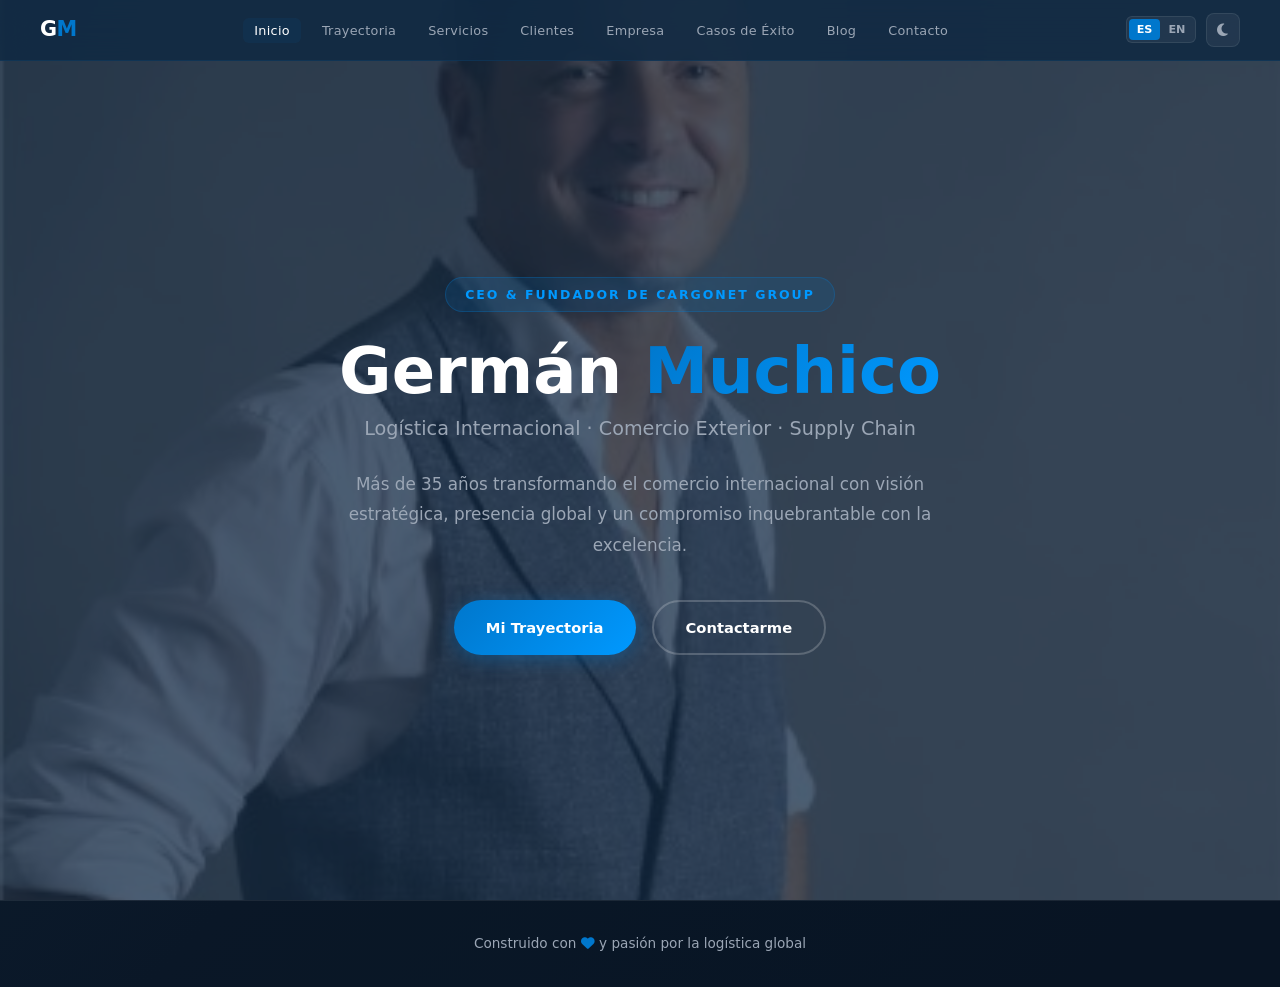
==== index.html @ 9b7bb740 "Multi-page restructure: video hero, new menu, 8 pages" ====
<!DOCTYPE html>
<html lang="es">
<head>
  <meta charset="UTF-8">
  <meta name="viewport" content="width=device-width, initial-scale=1.0">
  <title>Germán Muchico — Logística Internacional & Comercio Exterior</title>
  <link rel="stylesheet" href="css/styles.css">
  <link rel="stylesheet" href="https://cdnjs.cloudflare.com/ajax/libs/font-awesome/6.5.1/css/all.min.css">
</head>
<body>

<div class="loading-bar" id="loadingBar"></div>

<nav class="navbar">
  <div class="nav-container">
    <a href="index.html" class="nav-logo">G<span>M</span></a>
    <ul class="nav-links">
      <li><a href="index.html" id="nav-inicio" class="active">Inicio</a></li>
      <li><a href="trayectoria.html" id="nav-trayectoria">Trayectoria</a></li>
      <li><a href="servicios.html" id="nav-servicios">Servicios</a></li>
      <li><a href="clientes.html" id="nav-clientes">Clientes</a></li>
      <li><a href="empresa.html" id="nav-empresa">Empresa</a></li>
      <li><a href="casos-de-exito.html" id="nav-casos">Casos de Éxito</a></li>
      <li><a href="blog.html" id="nav-blog">Blog</a></li>
      <li><a href="contacto.html" id="nav-contacto">Contacto</a></li>
    </ul>
    <div class="nav-controls">
      <div class="lang-toggle">
        <button class="lang-btn active" data-lang="es">ES</button>
        <button class="lang-btn" data-lang="en">EN</button>
      </div>
      <button class="theme-btn" id="themeBtn" title="Toggle theme">
        <i class="theme-icon fas fa-moon"></i>
      </button>
      <div class="nav-toggle">
        <span></span><span></span><span></span>
      </div>
    </div>
  </div>
</nav>

<section class="hero-video">
  <video autoplay muted loop playsinline poster="imgs/german-muchico-01.jpg">
    <source src="imgs/video-presentacion-german.mp4" type="video/mp4">
  </video>
  <div class="overlay"></div>
  <div class="hero-content">
    <div class="hero-text">
      <div class="hero-badge" id="hero-badge">CEO & Fundador de CargoNet Group</div>
      <h1><span id="hero-title-start">Germán</span> <span class="highlight" id="hero-title-highlight">Muchico</span></h1>
      <p class="subtitle" id="hero-subtitle">Logística Internacional · Comercio Exterior · Supply Chain</p>
      <p class="hero-desc" id="hero-desc">Más de 35 años transformando el comercio internacional con visión estratégica, presencia global y un compromiso inquebrantable con la excelencia.</p>
      <div class="hero-buttons">
        <a href="trayectoria.html" class="btn btn-primary" id="hero-btn-primary">Mi Trayectoria</a>
        <a href="contacto.html" class="btn btn-outline" id="hero-btn-outline">Contactarme</a>
      </div>
    </div>
  </div>
</section>

<footer>
  <p id="footer-i18n">Construido con <i class="fas fa-heart heart"></i> y pasión por la logística global</p>
</footer>

<script src="js/translations.js"></script>
<script src="js/main.js"></script>
</body>
</html>
---- css/styles.css ----
:root {
  --blue: #0077cc;
  --blue-light: #0099ff;
  --blue-dark: #0055aa;
  --navy: #112a43;
  --white: #ffffff;
  --gray-100: #f0f4f8;
  --gray-200: #dde3ea;
  --gray-300: #9ba6b5;
  --gray-400: #6b7a8d;
  --shadow: 0 10px 40px rgba(0,0,0,0.15);
  --shadow-sm: 0 5px 20px rgba(0,0,0,0.1);
  --radius: 16px;
  --radius-sm: 8px;
  --transition: all 0.4s cubic-bezier(0.25, 0.46, 0.45, 0.94);

  --bg-primary: var(--navy);
  --bg-secondary: #0d1f34;
  --bg-card: rgba(255,255,255,0.04);
  --bg-card-hover: rgba(0,119,204,0.08);
  --border-color: rgba(255,255,255,0.08);
  --border-accent: rgba(0,119,204,0.3);
  --text-primary: var(--white);
  --text-secondary: var(--gray-300);
  --text-inverse: var(--navy);
  --accent: var(--blue);
  --accent-light: var(--blue-light);
  --accent-gradient: linear-gradient(135deg, var(--blue) 0%, var(--blue-light) 100%);
  --bg-gradient-1: linear-gradient(135deg, var(--navy) 0%, #0d1f34 50%, #0a1a2e 100%);
  --bg-gradient-2: linear-gradient(135deg, #0d1f34 0%, var(--navy) 100%);
  --section-alt-bg: var(--bg-secondary);
  --navbar-bg: rgba(17, 42, 67, 0.88);
  --navbar-border: rgba(0,119,204,0.12);
  --btn-outline-border: rgba(255,255,255,0.2);
  --footer-bg: rgba(0,0,0,0.25);
}

.light-mode {
  --bg-primary: #f0f4f8;
  --bg-secondary: var(--white);
  --bg-card: rgba(17,42,67,0.03);
  --bg-card-hover: rgba(0,119,204,0.06);
  --border-color: rgba(17,42,67,0.08);
  --border-accent: rgba(0,119,204,0.25);
  --text-primary: var(--navy);
  --text-secondary: var(--gray-400);
  --text-inverse: var(--white);
  --bg-gradient-1: linear-gradient(135deg, #e8edf5 0%, var(--white) 50%, #f5f7fa 100%);
  --bg-gradient-2: linear-gradient(135deg, var(--white) 0%, #e8edf5 100%);
  --section-alt-bg: var(--white);
  --navbar-bg: rgba(255,255,255,0.9);
  --navbar-border: rgba(0,119,204,0.1);
  --btn-outline-border: rgba(17,42,67,0.2);
  --footer-bg: rgba(17,42,67,0.04);
  --shadow: 0 10px 40px rgba(0,0,0,0.08);
  --shadow-sm: 0 5px 20px rgba(0,0,0,0.05);
}

* { margin: 0; padding: 0; box-sizing: border-box; }

html { scroll-behavior: smooth; }

body {
  font-family: 'Segoe UI', system-ui, -apple-system, sans-serif;
  background: var(--bg-gradient-1);
  color: var(--text-primary);
  overflow-x: hidden;
  line-height: 1.6;
  transition: background 0.4s ease, color 0.4s ease;
}

::selection { background: var(--accent); color: var(--white); }

::-webkit-scrollbar { width: 8px; }
::-webkit-scrollbar-track { background: var(--navy); }
.light-mode ::-webkit-scrollbar-track { background: var(--gray-100); }
::-webkit-scrollbar-thumb { background: var(--accent); border-radius: 4px; }

/* ===== NAVBAR ===== */
.navbar {
  position: fixed;
  top: 0;
  width: 100%;
  z-index: 1000;
  padding: 0.8rem 2rem;
  background: var(--navbar-bg);
  backdrop-filter: blur(20px);
  -webkit-backdrop-filter: blur(20px);
  border-bottom: 1px solid var(--navbar-border);
  transition: var(--transition);
}

.navbar.scrolled {
  background: var(--navbar-bg);
  box-shadow: var(--shadow);
}

.nav-container {
  max-width: 1200px;
  margin: 0 auto;
  display: flex;
  justify-content: space-between;
  align-items: center;
  gap: 1rem;
}

.nav-logo {
  font-size: 1.3rem;
  font-weight: 800;
  color: var(--text-primary);
  text-decoration: none;
  letter-spacing: -0.5px;
  flex-shrink: 0;
}

.nav-logo span { color: var(--accent); }

.nav-links {
  display: flex;
  list-style: none;
  gap: 0.6rem;
  align-items: center;
}

.nav-links a {
  color: var(--text-secondary);
  text-decoration: none;
  font-size: 0.8rem;
  font-weight: 500;
  transition: var(--transition);
  position: relative;
  letter-spacing: 0.3px;
  padding: 0.3rem 0.7rem;
  border-radius: 6px;
}

.nav-links a:hover,
.nav-links a.active {
  color: var(--text-primary);
  background: rgba(0,119,204,0.08);
}

.nav-controls {
  display: flex;
  align-items: center;
  gap: 0.6rem;
  flex-shrink: 0;
}

.lang-toggle {
  display: flex;
  background: rgba(255,255,255,0.06);
  border-radius: 6px;
  padding: 2px;
  border: 1px solid var(--border-color);
}

.light-mode .lang-toggle {
  background: rgba(17,42,67,0.04);
}

.lang-btn {
  padding: 0.25rem 0.5rem;
  border: none;
  background: transparent;
  color: var(--text-secondary);
  font-size: 0.7rem;
  font-weight: 600;
  cursor: pointer;
  border-radius: 4px;
  transition: var(--transition);
  font-family: inherit;
}

.lang-btn.active {
  background: var(--accent);
  color: var(--white);
}

.theme-btn {
  width: 34px;
  height: 34px;
  border-radius: 8px;
  border: 1px solid var(--border-color);
  background: rgba(255,255,255,0.06);
  color: var(--text-secondary);
  cursor: pointer;
  display: flex;
  align-items: center;
  justify-content: center;
  transition: var(--transition);
  font-size: 0.9rem;
}

.light-mode .theme-btn {
  background: rgba(17,42,67,0.04);
}

.theme-btn:hover {
  border-color: var(--accent);
  color: var(--accent);
  background: rgba(0,119,204,0.1);
}

.nav-toggle {
  display: none;
  flex-direction: column;
  cursor: pointer;
  gap: 4px;
}

.nav-toggle span {
  width: 24px;
  height: 2px;
  background: var(--text-primary);
  transition: var(--transition);
}

/* ===== PAGE HEADER ===== */
.page-header {
  padding: 8rem 2rem 4rem;
  text-align: center;
  background: var(--bg-gradient-1);
  position: relative;
}

.page-header h1 {
  font-size: 3rem;
  font-weight: 800;
  margin-bottom: 0.5rem;
}

.page-header h1 .highlight {
  background: var(--accent-gradient);
  -webkit-background-clip: text;
  -webkit-text-fill-color: transparent;
  background-clip: text;
}

.page-header p {
  color: var(--text-secondary);
  font-size: 1.1rem;
  max-width: 600px;
  margin: 0 auto;
}

/* ===== HERO VIDEO ===== */
.hero-video {
  min-height: 100vh;
  display: flex;
  align-items: center;
  justify-content: center;
  position: relative;
  overflow: hidden;
  text-align: center;
}

.hero-video video {
  position: absolute;
  top: 50%;
  left: 50%;
  min-width: 100%;
  min-height: 100%;
  width: auto;
  height: auto;
  transform: translate(-50%, -50%);
  object-fit: cover;
}

.hero-video .overlay {
  position: absolute;
  top: 0;
  left: 0;
  width: 100%;
  height: 100%;
  background: rgba(17, 42, 67, 0.75);
  z-index: 1;
}

.light-mode .hero-video .overlay {
  background: rgba(240, 244, 248, 0.78);
}

.hero-video .hero-content {
  position: relative;
  z-index: 2;
  max-width: 800px;
  width: 100%;
  padding: 6rem 2rem 4rem;
}

.hero-video .hero-text {
  animation: fadeInUp 1s ease;
}

.hero-video .hero-badge {
  display: inline-block;
  padding: 0.4rem 1.2rem;
  background: rgba(0,119,204,0.15);
  border: 1px solid rgba(0,119,204,0.3);
  border-radius: 50px;
  font-size: 0.78rem;
  color: var(--accent-light);
  margin-bottom: 1.5rem;
  letter-spacing: 2px;
  text-transform: uppercase;
  font-weight: 600;
}

.hero-video h1 {
  font-size: 4rem;
  font-weight: 800;
  line-height: 1.1;
  margin-bottom: 0.5rem;
  color: var(--text-primary);
}

.hero-video h1 .highlight {
  background: var(--accent-gradient);
  -webkit-background-clip: text;
  -webkit-text-fill-color: transparent;
  background-clip: text;
}

.hero-video .subtitle {
  font-size: 1.2rem;
  color: var(--text-secondary);
  margin-bottom: 1.5rem;
  font-weight: 300;
}

.hero-video .hero-desc {
  font-size: 1.05rem;
  color: var(--text-secondary);
  margin: 0 auto 2.5rem;
  max-width: 600px;
  line-height: 1.8;
}

.hero-video .hero-buttons {
  display: flex;
  gap: 1rem;
  flex-wrap: wrap;
  justify-content: center;
}

.btn {
  padding: 0.85rem 2rem;
  border-radius: 50px;
  font-size: 0.92rem;
  font-weight: 600;
  text-decoration: none;
  transition: var(--transition);
  display: inline-flex;
  align-items: center;
  gap: 0.5rem;
  cursor: pointer;
  border: none;
  font-family: inherit;
}

.btn-primary {
  background: var(--accent-gradient);
  color: var(--white);
  box-shadow: 0 4px 20px rgba(0,119,204,0.4);
}

.btn-primary:hover {
  transform: translateY(-3px);
  box-shadow: 0 8px 30px rgba(0,119,204,0.5);
}

.btn-outline {
  background: transparent;
  color: var(--text-primary);
  border: 2px solid var(--btn-outline-border);
}

.btn-outline:hover {
  border-color: var(--accent);
  background: rgba(0,119,204,0.1);
  transform: translateY(-3px);
}

/* ===== SECTIONS ===== */
.section {
  padding: 6rem 2rem;
  position: relative;
  transition: background 0.4s ease;
}

.section-container {
  max-width: 1100px;
  margin: 0 auto;
}

.section-tag {
  display: inline-block;
  padding: 0.4rem 1.2rem;
  background: rgba(0,119,204,0.1);
  border: 1px solid rgba(0,119,204,0.2);
  border-radius: 50px;
  font-size: 0.75rem;
  color: var(--accent);
  margin-bottom: 1rem;
  letter-spacing: 2px;
  text-transform: uppercase;
  font-weight: 600;
}

.section-title {
  font-size: 2.5rem;
  font-weight: 700;
  margin-bottom: 1rem;
  line-height: 1.2;
  color: var(--text-primary);
}

.section-title .highlight {
  background: var(--accent-gradient);
  -webkit-background-clip: text;
  -webkit-text-fill-color: transparent;
  background-clip: text;
}

.section-subtitle {
  font-size: 1.05rem;
  color: var(--text-secondary);
  margin-bottom: 3rem;
  max-width: 700px;
}

/* ===== EMPRESA / ABOUT ===== */
#empresa {
  background: var(--bg-gradient-2);
}

.about-story {
  max-width: 800px;
  margin: 0 auto;
}

.about-story p {
  color: var(--text-secondary);
  margin-bottom: 1.5rem;
  font-size: 1.05rem;
  line-height: 1.9;
}

.about-story p:last-child { margin-bottom: 0; }

/* ===== EMPRESA STATS ===== */
.about-stats {
  background: var(--bg-gradient-1);
}

.stats-grid {
  display: grid;
  grid-template-columns: repeat(4, 1fr);
  gap: 1.5rem;
}

.stat-card {
  background: var(--bg-card);
  border: 1px solid var(--border-color);
  border-radius: var(--radius);
  padding: 2.5rem 1.5rem;
  text-align: center;
  transition: var(--transition);
  position: relative;
  overflow: hidden;
}

.stat-card::before {
  content: '';
  position: absolute;
  top: 0;
  left: 0;
  width: 100%;
  height: 3px;
  background: var(--accent-gradient);
  opacity: 0;
  transition: var(--transition);
}

.stat-card:hover::before { opacity: 1; }

.stat-card:hover {
  border-color: var(--border-accent);
  transform: translateY(-6px);
  box-shadow: var(--shadow);
}

.stat-number {
  font-size: 2.8rem;
  font-weight: 800;
  background: var(--accent-gradient);
  -webkit-background-clip: text;
  -webkit-text-fill-color: transparent;
  background-clip: text;
  line-height: 1.1;
  margin-bottom: 0.5rem;
}

.stat-label {
  font-size: 0.85rem;
  color: var(--text-primary);
  font-weight: 600;
  letter-spacing: 0.5px;
  text-transform: uppercase;
  margin-bottom: 0.75rem;
}

.stat-desc {
  font-size: 0.85rem;
  color: var(--text-secondary);
  line-height: 1.5;
}

/* ===== TIMELINE ===== */
#trayectoria {
  background: var(--bg-gradient-1);
}

.timeline {
  position: relative;
  padding-left: 3rem;
}

.timeline::before {
  content: '';
  position: absolute;
  left: 0;
  top: 0;
  width: 2px;
  height: 100%;
  background: linear-gradient(to bottom, var(--accent), transparent);
}

.timeline-item {
  position: relative;
  margin-bottom: 3rem;
  padding-left: 2rem;
  opacity: 0;
  transform: translateX(-30px);
  transition: all 0.8s ease;
}

.timeline-item.visible {
  opacity: 1;
  transform: translateX(0);
}

.timeline-item::before {
  content: '';
  position: absolute;
  left: -2.65rem;
  top: 0.3rem;
  width: 14px;
  height: 14px;
  border-radius: 50%;
  background: var(--accent);
  border: 3px solid var(--bg-primary);
  box-shadow: 0 0 20px rgba(0,119,204,0.4);
}

.timeline-item .year {
  font-size: 0.85rem;
  color: var(--accent);
  font-weight: 700;
  margin-bottom: 0.5rem;
  letter-spacing: 1px;
}

.timeline-item h3 {
  font-size: 1.2rem;
  margin-bottom: 0.5rem;
  color: var(--text-primary);
}

.timeline-item p {
  color: var(--text-secondary);
  font-size: 0.95rem;
  line-height: 1.7;
}

/* ===== BLOG ===== */
#blog-page {
  background: var(--bg-gradient-2);
}

.blog-grid {
  display: grid;
  grid-template-columns: repeat(auto-fit, minmax(320px, 1fr));
  gap: 2rem;
}

.blog-card {
  background: var(--bg-card);
  border: 1px solid var(--border-color);
  border-radius: var(--radius);
  overflow: hidden;
  transition: var(--transition);
  cursor: pointer;
}

.blog-card:hover {
  transform: translateY(-8px);
  border-color: var(--border-accent);
  box-shadow: var(--shadow);
}

.blog-card-img {
  height: 200px;
  display: flex;
  align-items: center;
  justify-content: center;
  color: rgba(255,255,255,0.7);
}

.blog-card-img i { filter: drop-shadow(0 2px 8px rgba(0,0,0,0.2)); }

.blog-card-img.gradient-1 { background: linear-gradient(135deg, #0077cc 0%, #0099ff 100%); }
.blog-card-img.gradient-2 { background: linear-gradient(135deg, #0055aa 0%, #0077cc 100%); }
.blog-card-img.gradient-3 { background: linear-gradient(135deg, #0099ff 0%, #66c2ff 100%); }
.blog-card-img.gradient-4 { background: linear-gradient(135deg, #003d7a 0%, #0077cc 100%); }
.blog-card-img.gradient-5 { background: linear-gradient(135deg, #0077cc 0%, #00aaff 100%); }
.blog-card-img.gradient-6 { background: linear-gradient(135deg, #112a43 0%, #0077cc 100%); }

.blog-card-content {
  padding: 1.5rem;
}

.blog-card-content .date {
  font-size: 0.8rem;
  color: var(--accent);
  margin-bottom: 0.5rem;
}

.blog-card-content h3 {
  font-size: 1.1rem;
  margin-bottom: 0.8rem;
  line-height: 1.4;
  color: var(--text-primary);
}

.blog-card-content p {
  color: var(--text-secondary);
  font-size: 0.9rem;
  line-height: 1.6;
}

.blog-card-content .read-more {
  display: inline-block;
  margin-top: 1rem;
  color: var(--accent);
  text-decoration: none;
  font-weight: 600;
  font-size: 0.9rem;
  transition: var(--transition);
}

.blog-card-content .read-more:hover { letter-spacing: 1px; }

/* ===== SOCIAL ===== */
#contacto-page {
  background: var(--bg-gradient-1);
}

.contacto-layout {
  display: grid;
  grid-template-columns: 1fr 1fr;
  gap: 4rem;
  align-items: start;
}

.contacto-info p {
  color: var(--text-secondary);
  font-size: 1.05rem;
  line-height: 1.8;
  margin-bottom: 2rem;
}

.contacto-btn {
  display: inline-flex;
  align-items: center;
  gap: 0.5rem;
  padding: 1rem 2.5rem;
  background: var(--accent-gradient);
  color: var(--white);
  text-decoration: none;
  border-radius: 50px;
  font-weight: 600;
  transition: var(--transition);
  box-shadow: 0 4px 20px rgba(0,119,204,0.4);
}

.contacto-btn:hover {
  transform: translateY(-3px);
  box-shadow: 0 8px 30px rgba(0,119,204,0.5);
}

.social-grid {
  display: grid;
  grid-template-columns: repeat(3, 1fr);
  gap: 1rem;
}

.social-card {
  display: flex;
  flex-direction: column;
  align-items: center;
  justify-content: center;
  gap: 0.6rem;
  padding: 1.5rem 0.8rem;
  background: var(--bg-card);
  border: 1px solid var(--border-color);
  border-radius: var(--radius);
  text-decoration: none;
  color: var(--text-primary);
  transition: var(--transition);
}

.social-card:hover {
  transform: translateY(-6px);
  border-color: var(--border-accent);
  box-shadow: var(--shadow);
}

.social-card .icon {
  font-size: 1.6rem;
  transition: var(--transition);
}

.social-card .name {
  font-size: 0.78rem;
  color: var(--text-secondary);
  font-weight: 500;
}

.social-card:hover .icon { transform: scale(1.2); }
.social-card:hover.linkedin .icon { color: #0a66c2; }
.social-card:hover.youtube .icon { color: #ff0000; }
.social-card:hover.instagram .icon { color: #e4405f; }
.social-card:hover.facebook .icon { color: #1877f2; }
.social-card:hover.twitter .icon { color: #1da1f2; }
.social-card:hover.reddit .icon { color: #ff4500; }

/* ===== FOOTER ===== */
footer {
  background: var(--footer-bg);
  padding: 2rem;
  text-align: center;
  border-top: 1px solid var(--border-color);
}

footer p {
  color: var(--text-secondary);
  font-size: 0.85rem;
}

footer .heart { color: var(--accent); }

/* ===== ANIMATIONS ===== */
@keyframes fadeInUp {
  from { opacity: 0; transform: translateY(40px); }
  to { opacity: 1; transform: translateY(0); }
}

/* ===== SCROLL REVEAL ===== */
.reveal {
  opacity: 0;
  transform: translateY(40px);
  transition: all 0.8s ease;
}

.reveal.visible {
  opacity: 1;
  transform: translateY(0);
}

.reveal-delay-1 { transition-delay: 0.1s; }
.reveal-delay-2 { transition-delay: 0.2s; }
.reveal-delay-3 { transition-delay: 0.3s; }
.reveal-delay-4 { transition-delay: 0.4s; }

/* ===== RESPONSIVE ===== */
@media (max-width: 968px) {
  .hero-video h1 { font-size: 2.8rem; }
  .hero-video .hero-desc { margin: 0 auto 2rem; }
  .hero-video .hero-buttons { justify-content: center; }
  .stats-grid { grid-template-columns: repeat(2, 1fr); }
  .about-story { max-width: 100%; }
  .contacto-layout { grid-template-columns: 1fr; gap: 3rem; }
  .page-header h1 { font-size: 2.5rem; }

  .nav-links {
    position: fixed;
    top: 0;
    right: -100%;
    width: 75%;
    height: 100vh;
    background: var(--navbar-bg);
    backdrop-filter: blur(20px);
    flex-direction: column;
    justify-content: center;
    align-items: center;
    transition: var(--transition);
    gap: 1.2rem;
    border-left: 1px solid var(--navbar-border);
  }

  .light-mode .nav-links {
    background: rgba(255,255,255,0.97);
  }

  .nav-links a {
    font-size: 1rem;
    padding: 0.5rem 1.5rem;
  }

  .nav-links.active { right: 0; }
  .nav-toggle { display: flex; z-index: 1001; }

  .nav-toggle.active span:nth-child(1) { transform: rotate(45deg) translate(5px, 5px); }
  .nav-toggle.active span:nth-child(2) { opacity: 0; }
  .nav-toggle.active span:nth-child(3) { transform: rotate(-45deg) translate(5px, -5px); }
}

@media (max-width: 576px) {
  .hero-video h1 { font-size: 2.2rem; }
  .page-header h1 { font-size: 2rem; }
  .section-title { font-size: 1.8rem; }
  .stats-grid { grid-template-columns: 1fr; }
  .social-grid { grid-template-columns: repeat(2, 1fr); }
  .blog-grid { grid-template-columns: 1fr; }
  .section { padding: 4rem 1.5rem; }
  .nav-controls { gap: 0.4rem; }
}

/* ===== LOADING BAR ===== */
.loading-bar {
  position: fixed;
  top: 0;
  left: 0;
  width: 0;
  height: 3px;
  background: var(--accent-gradient);
  z-index: 9999;
  transition: width 0.3s ease;
}
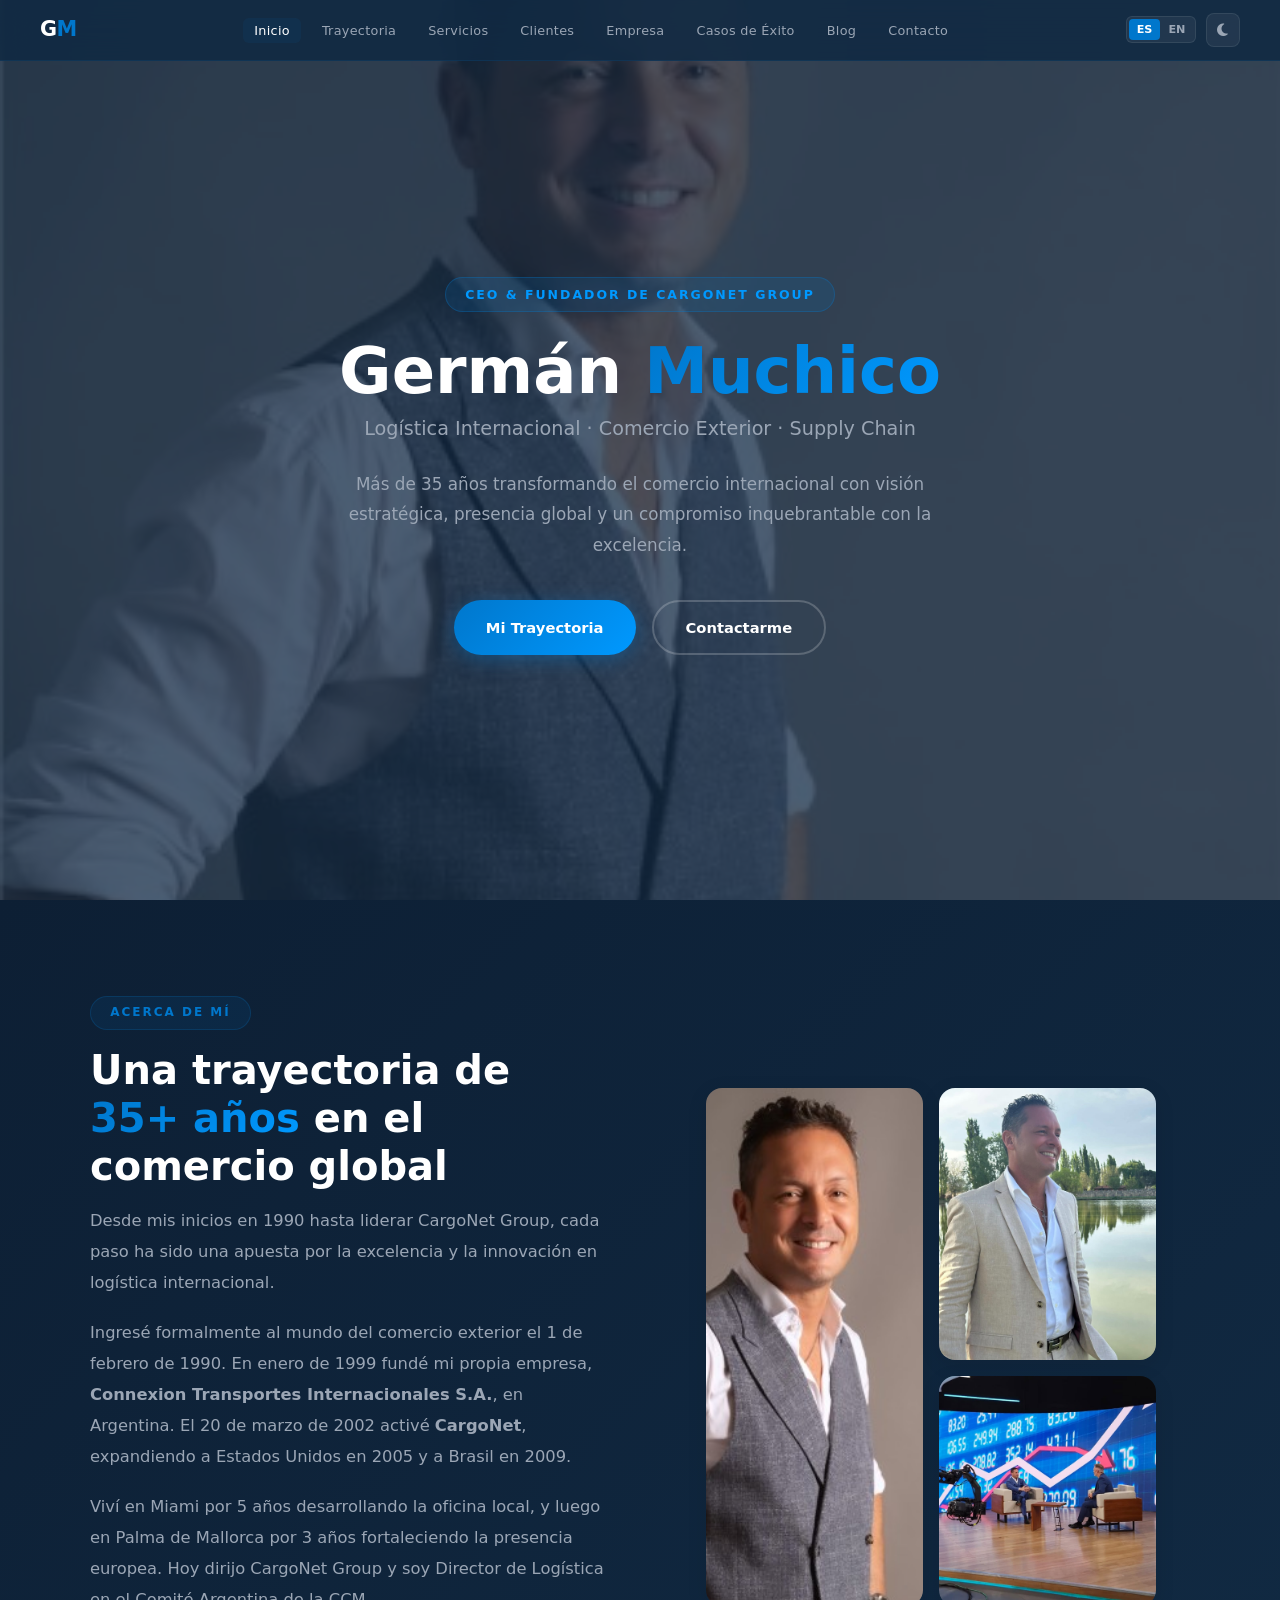
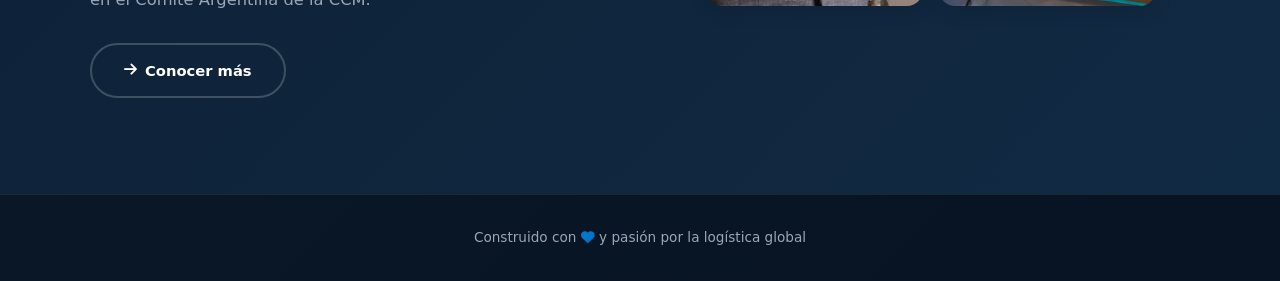
==== commit ff0b60dc: "Add home about section with photos, blog post pages with full articles" ====
--- a/index.html
+++ b/index.html
@@ -58,6 +58,30 @@
   </div>
 </section>
 
+<section class="section" id="home-about">
+  <div class="section-container">
+    <div class="home-about-layout">
+      <div class="home-about-text reveal">
+        <div class="section-tag" id="home-about-tag">Acerca de Mí</div>
+        <h2 class="section-title"><span id="home-about-title">Una trayectoria de </span><span class="highlight" id="home-about-title-highlight">35+ años</span><span id="home-about-title-end"> en el comercio global</span></h2>
+        <p class="section-subtitle" id="home-about-subtitle">Desde mis inicios en 1990 hasta liderar CargoNet Group, cada paso ha sido una apuesta por la excelencia y la innovación en logística internacional.</p>
+        <p id="home-about-p1">Ingresé formalmente al mundo del comercio exterior el 1 de febrero de 1990. En enero de 1999 fundé mi propia empresa, <strong>Connexion Transportes Internacionales S.A.</strong>, en Argentina. El 20 de marzo de 2002 activé <strong>CargoNet</strong>, expandiendo a Estados Unidos en 2005 y a Brasil en 2009.</p>
+        <p id="home-about-p2">Viví en Miami por 5 años desarrollando la oficina local, y luego en Palma de Mallorca por 3 años fortaleciendo la presencia europea. Hoy dirijo CargoNet Group y soy Director de Logística en el Comité Argentina de la CCM.</p>
+        <a href="empresa.html" class="btn btn-outline" style="margin-top:0.5rem">
+          <i class="fas fa-arrow-right"></i> <span id="home-about-btn">Conocer más</span>
+        </a>
+      </div>
+      <div class="home-about-images reveal reveal-delay-2">
+        <div class="img-grid">
+          <img src="imgs/german-muchico-01.jpg" alt="Germán Muchico" class="img-main">
+          <img src="imgs/german-03.jpg" alt="Germán Muchico" class="img-secondary img-top">
+          <img src="imgs/german-04.jpg" alt="Germán Muchico" class="img-secondary img-bottom">
+        </div>
+      </div>
+    </div>
+  </div>
+</section>
+
 <footer>
   <p id="footer-i18n">Construido con <i class="fas fa-heart heart"></i> y pasión por la logística global</p>
 </footer>
--- a/css/styles.css
+++ b/css/styles.css
@@ -838,6 +838,191 @@
   .nav-controls { gap: 0.4rem; }
 }
 
+/* ===== HOME ABOUT ===== */
+#home-about {
+  background: var(--bg-gradient-2);
+}
+
+.home-about-layout {
+  display: grid;
+  grid-template-columns: 1fr 1fr;
+  gap: 4rem;
+  align-items: center;
+}
+
+.home-about-text p {
+  color: var(--text-secondary);
+  font-size: 1.02rem;
+  line-height: 1.9;
+  margin-bottom: 1.2rem;
+}
+
+.home-about-images {
+  display: flex;
+  justify-content: center;
+}
+
+.img-grid {
+  display: grid;
+  grid-template-columns: 1fr 1fr;
+  grid-template-rows: auto auto;
+  gap: 1rem;
+  max-width: 450px;
+}
+
+.img-grid img {
+  border-radius: var(--radius);
+  object-fit: cover;
+  width: 100%;
+  height: 100%;
+  transition: var(--transition);
+  box-shadow: var(--shadow-sm);
+}
+
+.img-grid img:hover {
+  transform: scale(1.02);
+  box-shadow: var(--shadow);
+}
+
+.img-main {
+  grid-row: 1 / 3;
+  height: 100%;
+  min-height: 320px;
+}
+
+.img-secondary {
+  height: 150px;
+}
+
+@media (max-width: 968px) {
+  .home-about-layout { grid-template-columns: 1fr; gap: 2.5rem; }
+  .img-grid { max-width: 350px; margin: 0 auto; }
+  .img-main { min-height: 250px; }
+}
+
+/* ===== BLOG POST ===== */
+.blog-post {
+  padding: 8rem 2rem 4rem;
+  background: var(--bg-gradient-1);
+}
+
+.blog-post-container {
+  max-width: 750px;
+  margin: 0 auto;
+}
+
+.blog-post .back-link {
+  display: inline-flex;
+  align-items: center;
+  gap: 0.5rem;
+  color: var(--accent);
+  text-decoration: none;
+  font-weight: 600;
+  font-size: 0.9rem;
+  margin-bottom: 2rem;
+  transition: var(--transition);
+}
+
+.blog-post .back-link:hover { gap: 0.8rem; }
+
+.blog-post .post-date {
+  font-size: 0.85rem;
+  color: var(--accent);
+  font-weight: 600;
+  margin-bottom: 1rem;
+  letter-spacing: 1px;
+}
+
+.blog-post h1 {
+  font-size: 2.2rem;
+  font-weight: 800;
+  line-height: 1.3;
+  margin-bottom: 1.5rem;
+  color: var(--text-primary);
+}
+
+.blog-post h1 .highlight {
+  background: var(--accent-gradient);
+  -webkit-background-clip: text;
+  -webkit-text-fill-color: transparent;
+  background-clip: text;
+}
+
+.blog-post .post-divider {
+  width: 60px;
+  height: 3px;
+  background: var(--accent-gradient);
+  border-radius: 2px;
+  margin-bottom: 2rem;
+}
+
+.blog-post .post-content {
+  color: var(--text-secondary);
+  font-size: 1.05rem;
+  line-height: 1.9;
+}
+
+.blog-post .post-content p {
+  margin-bottom: 1.5rem;
+}
+
+.blog-post .post-content h2 {
+  font-size: 1.4rem;
+  color: var(--text-primary);
+  margin: 2.5rem 0 1rem;
+  font-weight: 700;
+}
+
+.blog-post .post-content .highlight-box {
+  background: var(--bg-card);
+  border-left: 3px solid var(--accent);
+  border-radius: 0 var(--radius-sm) var(--radius-sm) 0;
+  padding: 1.5rem 2rem;
+  margin: 1.5rem 0;
+  font-style: italic;
+}
+
+.blog-post .post-footer {
+  margin-top: 3rem;
+  padding-top: 2rem;
+  border-top: 1px solid var(--border-color);
+  display: flex;
+  justify-content: space-between;
+  align-items: center;
+  flex-wrap: wrap;
+  gap: 1rem;
+}
+
+.blog-post .post-footer .share-label {
+  font-size: 0.85rem;
+  color: var(--text-secondary);
+  font-weight: 600;
+}
+
+.blog-post .post-footer .share-links {
+  display: flex;
+  gap: 0.8rem;
+}
+
+.blog-post .post-footer .share-links a {
+  width: 36px;
+  height: 36px;
+  border-radius: 50%;
+  display: flex;
+  align-items: center;
+  justify-content: center;
+  color: var(--text-secondary);
+  border: 1px solid var(--border-color);
+  text-decoration: none;
+  transition: var(--transition);
+}
+
+.blog-post .post-footer .share-links a:hover {
+  border-color: var(--accent);
+  color: var(--accent);
+  background: rgba(0,119,204,0.08);
+}
+
 /* ===== LOADING BAR ===== */
 .loading-bar {
   position: fixed;
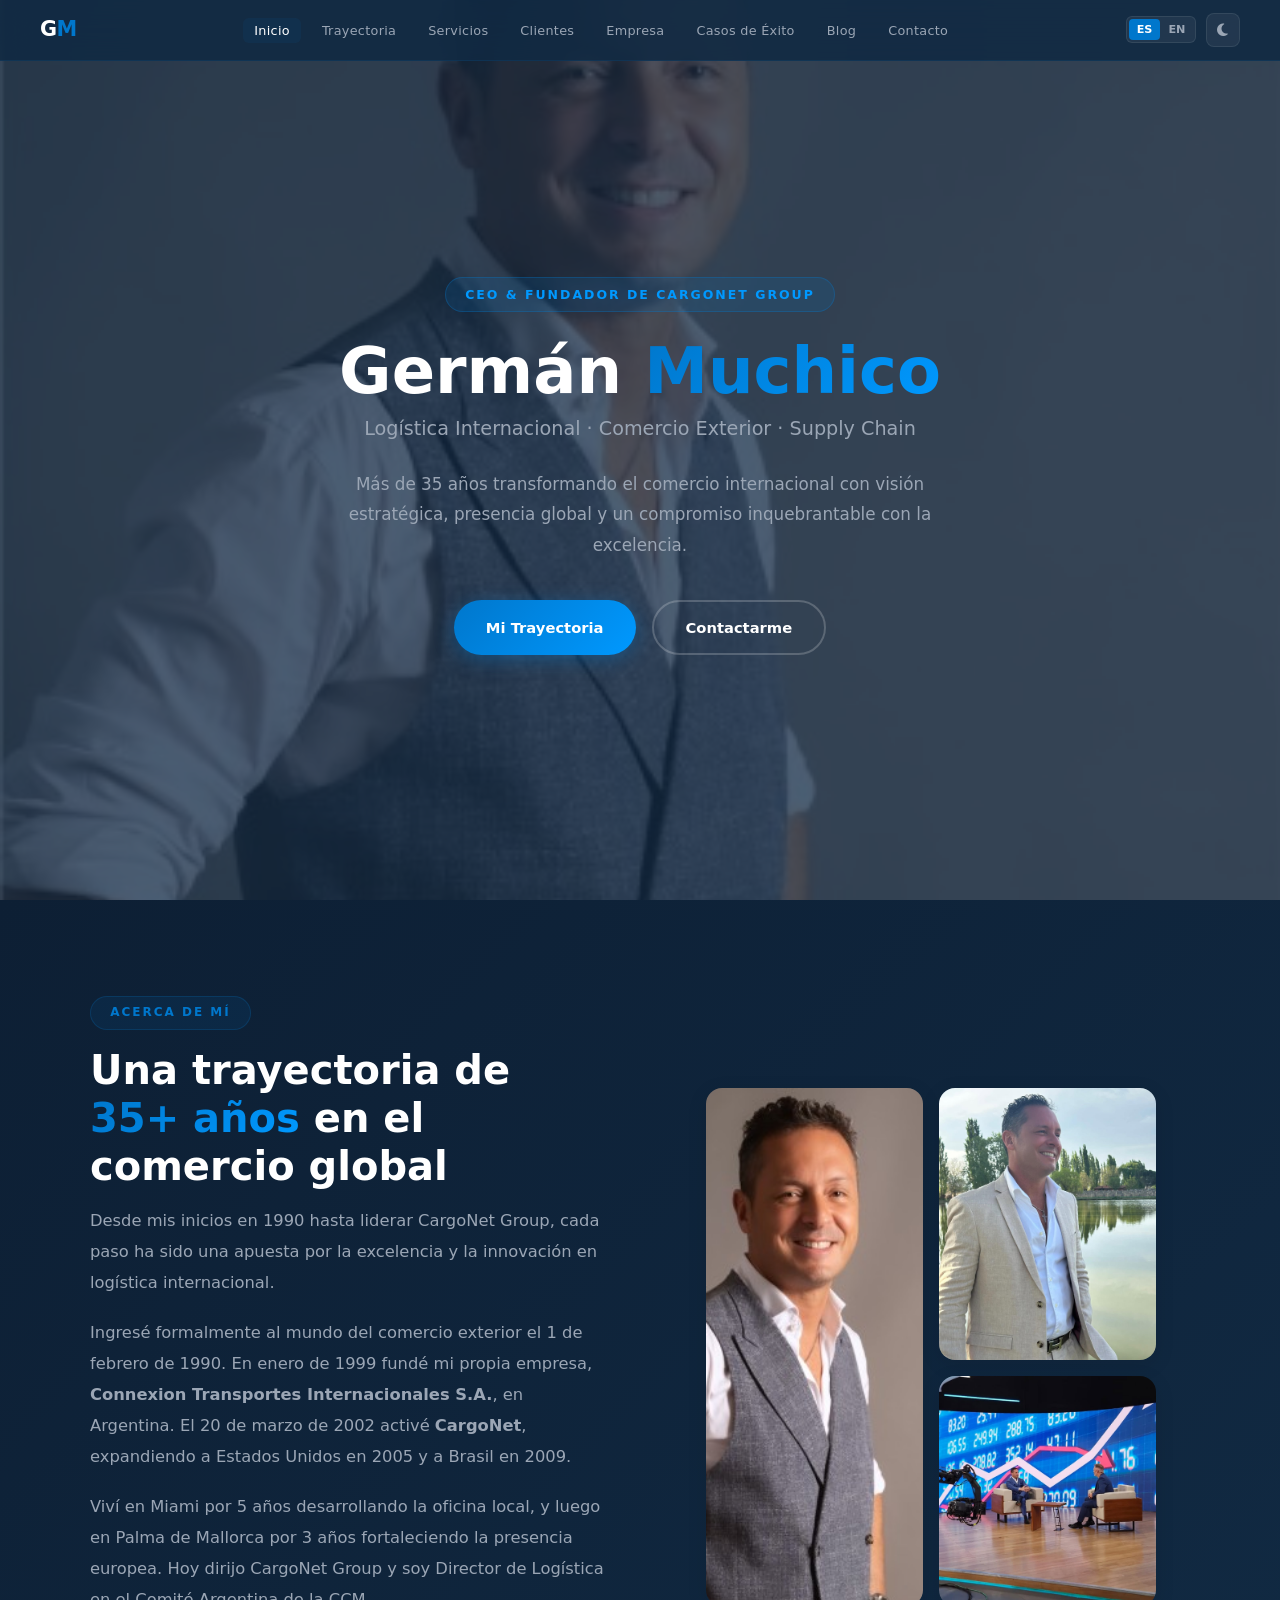
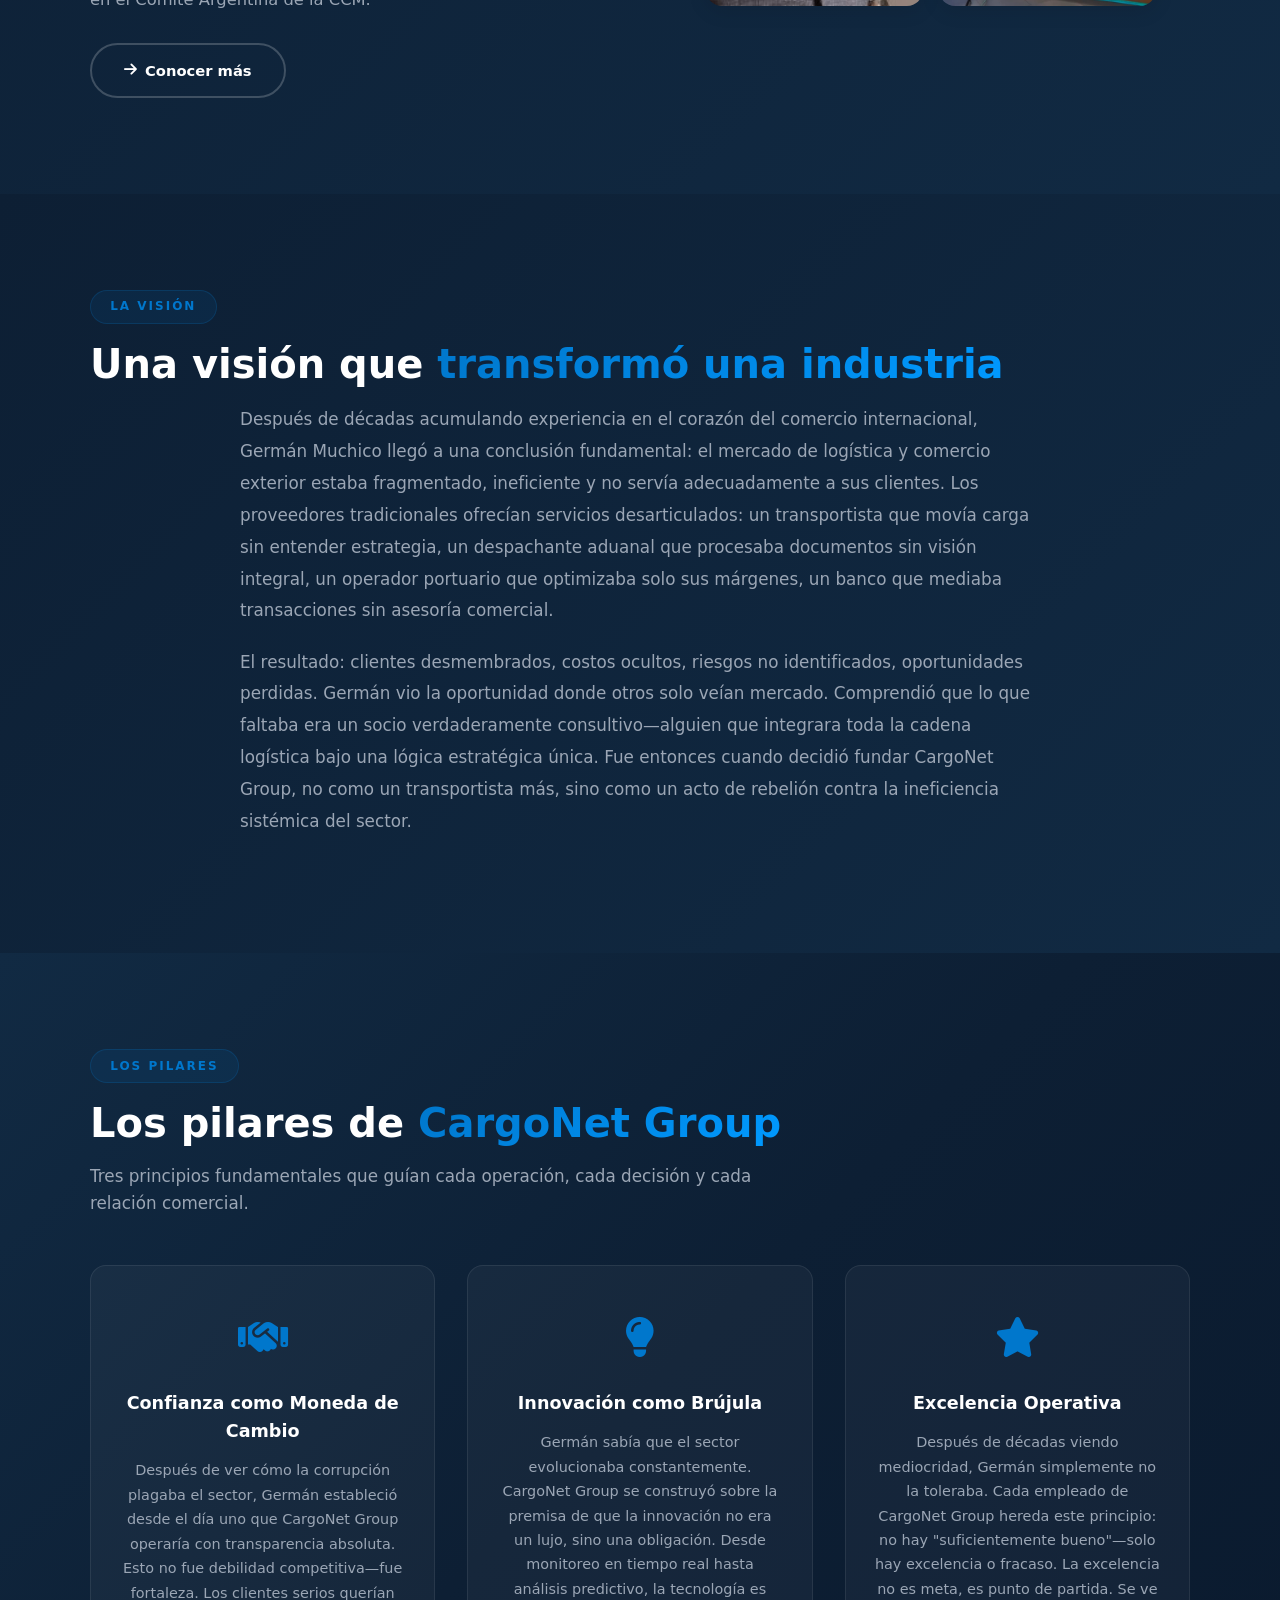
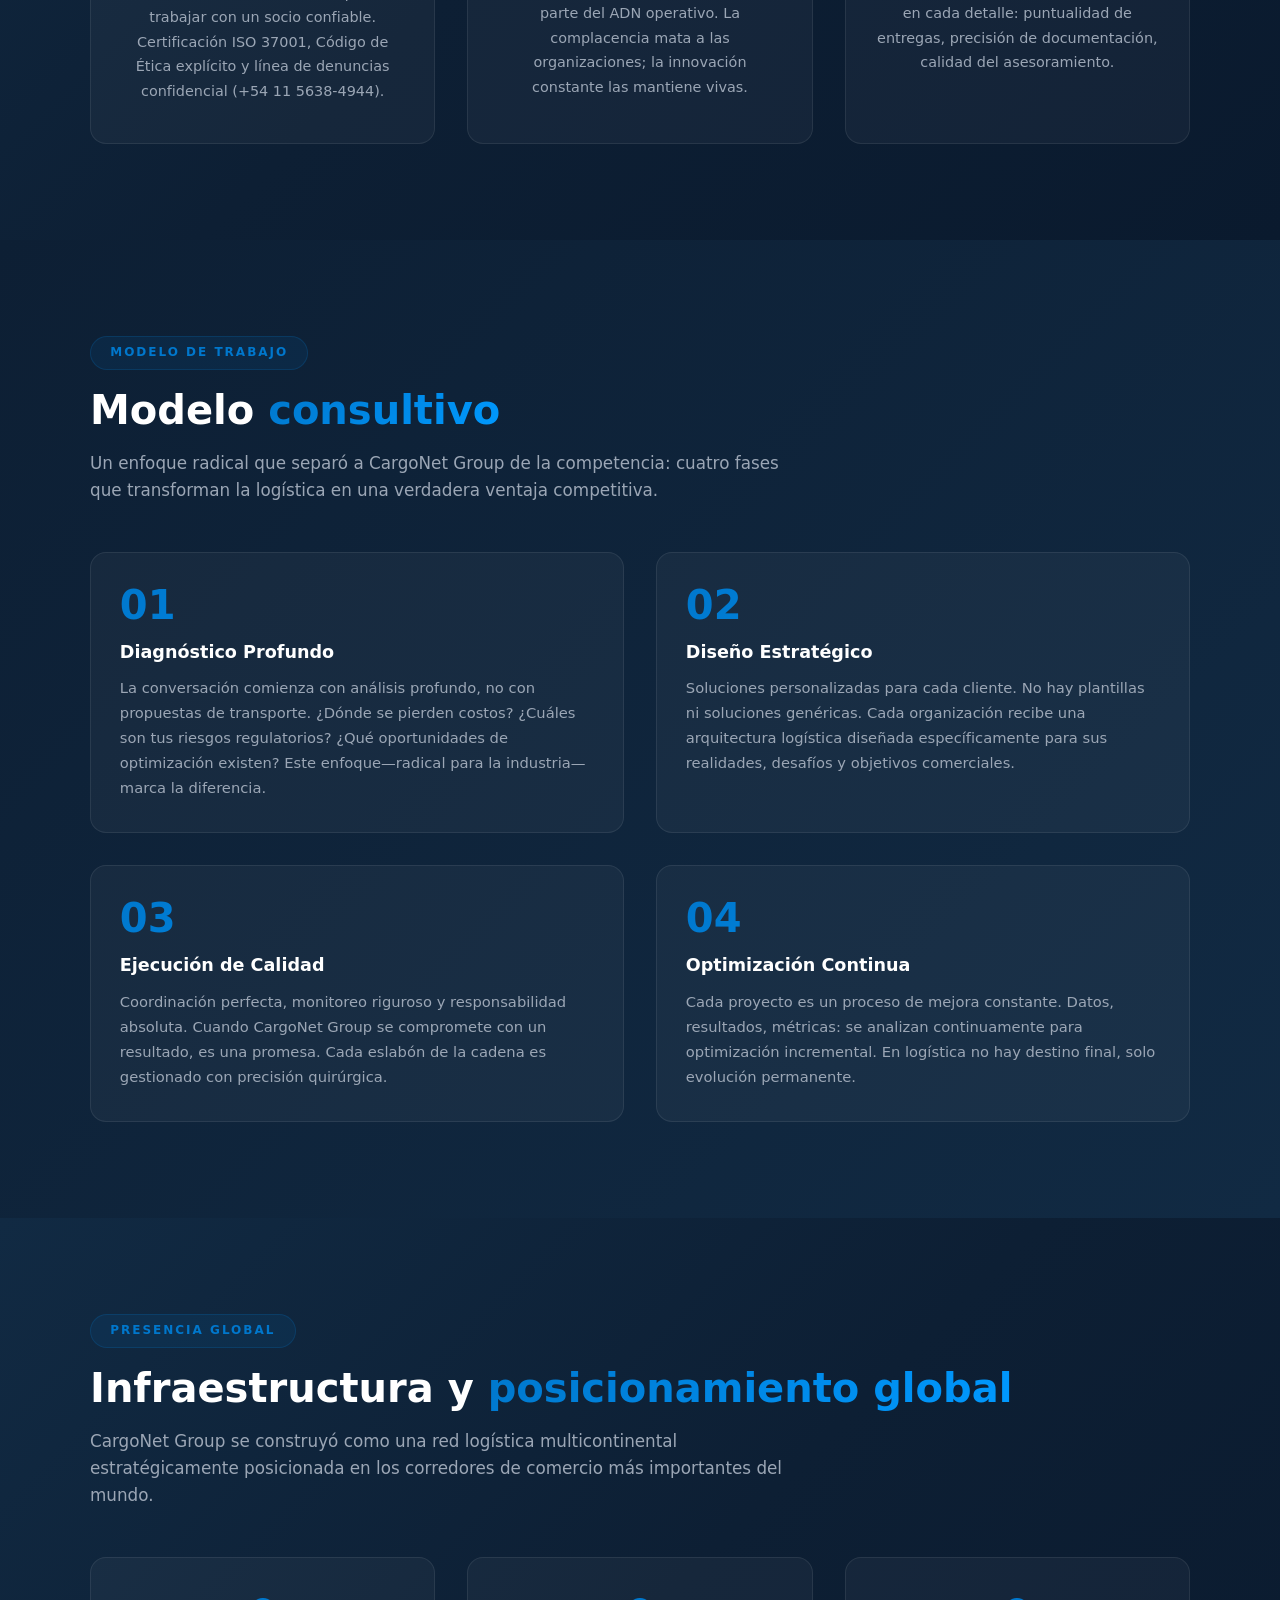
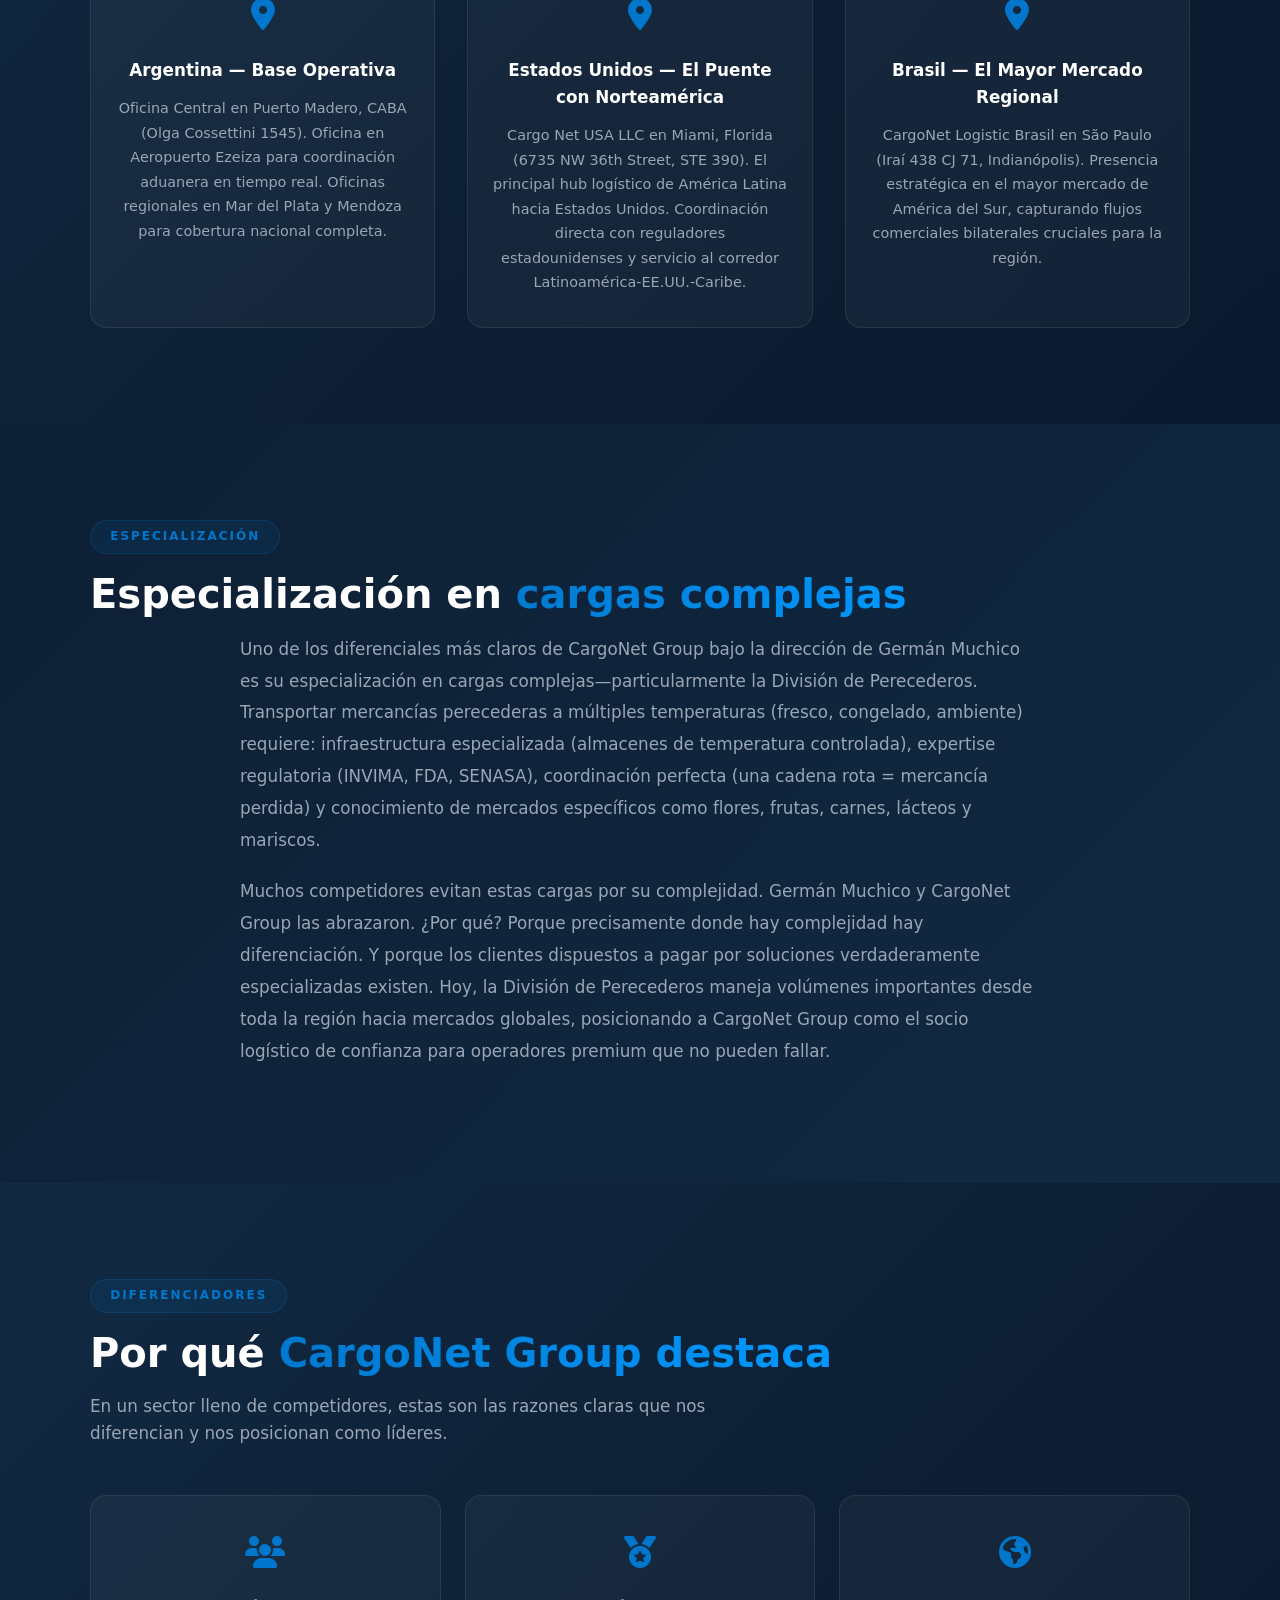
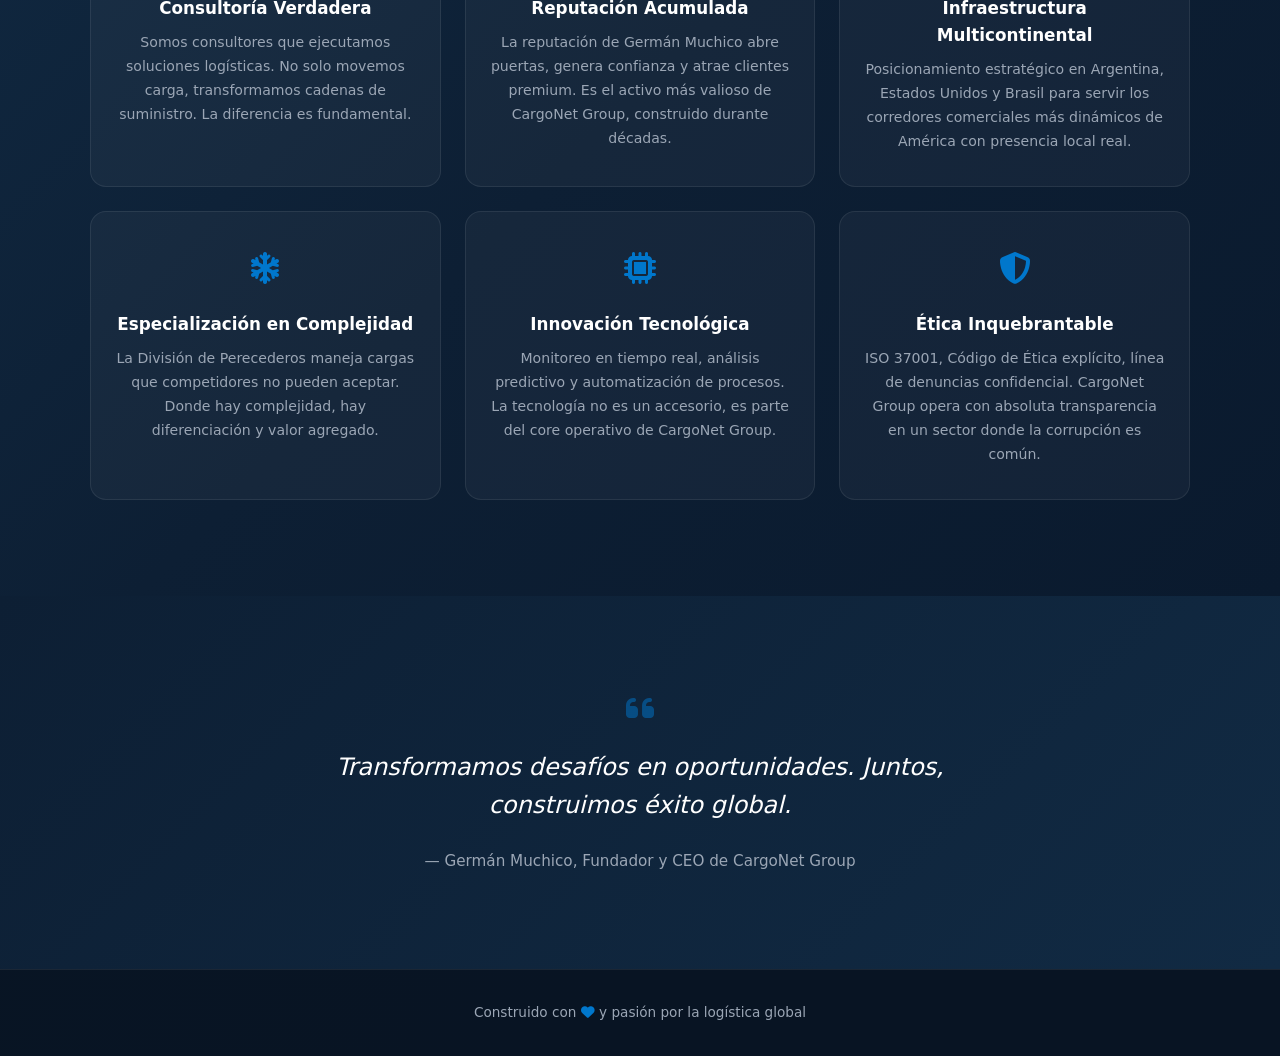
==== commit 78599619: "Expansión completa del sitio con contenido de newcontext.md: nuevas secciones en homepage (Visión, P" ====
--- a/index.html
+++ b/index.html
@@ -82,6 +82,165 @@
   </div>
 </section>
 
+<!-- ===== VISIÓN SECTION ===== -->
+<section class="section" id="vision-section">
+  <div class="section-container">
+    <div class="section-tag" id="vision-tag">La Visión</div>
+    <h2 class="section-title"><span id="vision-title">Una visión que </span><span class="highlight" id="vision-title-highlight">transformó una industria</span></h2>
+    <div class="vision-content reveal">
+      <p id="vision-p1">Después de décadas acumulando experiencia en el corazón del comercio internacional, Germán Muchico llegó a una conclusión fundamental: el mercado de logística y comercio exterior estaba fragmentado, ineficiente y no servía adecuadamente a sus clientes. Los proveedores tradicionales ofrecían servicios desarticulados: un transportista que movía carga sin entender estrategia, un despachante aduanal que procesaba documentos sin visión integral, un operador portuario que optimizaba solo sus márgenes, un banco que mediaba transacciones sin asesoría comercial.</p>
+      <p id="vision-p2">El resultado: clientes desmembrados, costos ocultos, riesgos no identificados, oportunidades perdidas. Germán vio la oportunidad donde otros solo veían mercado. Comprendió que lo que faltaba era un socio verdaderamente consultivo—alguien que integrara toda la cadena logística bajo una lógica estratégica única. Fue entonces cuando decidió fundar CargoNet Group, no como un transportista más, sino como un acto de rebelión contra la ineficiencia sistémica del sector.</p>
+    </div>
+  </div>
+</section>
+
+<!-- ===== PILARES SECTION ===== -->
+<section class="section" id="pilares-section">
+  <div class="section-container">
+    <div class="section-tag" id="pilares-tag">Los Pilares</div>
+    <h2 class="section-title"><span id="pilares-title">Los pilares de </span><span class="highlight" id="pilares-title-highlight">CargoNet Group</span></h2>
+    <p class="section-subtitle" id="pilares-subtitle">Tres principios fundamentales que guían cada operación, cada decisión y cada relación comercial.</p>
+    <div class="pilares-grid">
+      <div class="pilar-card reveal reveal-delay-1">
+        <div class="pilar-icon"><i class="fas fa-handshake"></i></div>
+        <h3 id="pilar1-title">Confianza como Moneda de Cambio</h3>
+        <p id="pilar1-desc">Después de ver cómo la corrupción plagaba el sector, Germán estableció desde el día uno que CargoNet Group operaría con transparencia absoluta. Esto no fue debilidad competitiva—fue fortaleza. Los clientes serios querían trabajar con un socio confiable. Certificación ISO 37001, Código de Ética explícito y línea de denuncias confidencial (+54 11 5638-4944).</p>
+      </div>
+      <div class="pilar-card reveal reveal-delay-2">
+        <div class="pilar-icon"><i class="fas fa-lightbulb"></i></div>
+        <h3 id="pilar2-title">Innovación como Brújula</h3>
+        <p id="pilar2-desc">Germán sabía que el sector evolucionaba constantemente. CargoNet Group se construyó sobre la premisa de que la innovación no era un lujo, sino una obligación. Desde monitoreo en tiempo real hasta análisis predictivo, la tecnología es parte del ADN operativo. La complacencia mata a las organizaciones; la innovación constante las mantiene vivas.</p>
+      </div>
+      <div class="pilar-card reveal reveal-delay-3">
+        <div class="pilar-icon"><i class="fas fa-star"></i></div>
+        <h3 id="pilar3-title">Excelencia Operativa</h3>
+        <p id="pilar3-desc">Después de décadas viendo mediocridad, Germán simplemente no la toleraba. Cada empleado de CargoNet Group hereda este principio: no hay "suficientemente bueno"—solo hay excelencia o fracaso. La excelencia no es meta, es punto de partida. Se ve en cada detalle: puntualidad de entregas, precisión de documentación, calidad del asesoramiento.</p>
+      </div>
+    </div>
+  </div>
+</section>
+
+<!-- ===== MODELO CONSULTIVO SECTION ===== -->
+<section class="section" id="modelo-section">
+  <div class="section-container">
+    <div class="section-tag" id="modelo-tag">Modelo de Trabajo</div>
+    <h2 class="section-title"><span id="modelo-title">Modelo </span><span class="highlight" id="modelo-title-highlight">consultivo</span></h2>
+    <p class="section-subtitle" id="modelo-subtitle">Un enfoque radical que separó a CargoNet Group de la competencia: cuatro fases que transforman la logística en una verdadera ventaja competitiva.</p>
+    <div class="modelo-grid">
+      <div class="modelo-phase reveal reveal-delay-1">
+        <div class="phase-num">01</div>
+        <h3 id="modelo-phase1-title">Diagnóstico Profundo</h3>
+        <p id="modelo-phase1-desc">La conversación comienza con análisis profundo, no con propuestas de transporte. ¿Dónde se pierden costos? ¿Cuáles son tus riesgos regulatorios? ¿Qué oportunidades de optimización existen? Este enfoque—radical para la industria—marca la diferencia.</p>
+      </div>
+      <div class="modelo-phase reveal reveal-delay-2">
+        <div class="phase-num">02</div>
+        <h3 id="modelo-phase2-title">Diseño Estratégico</h3>
+        <p id="modelo-phase2-desc">Soluciones personalizadas para cada cliente. No hay plantillas ni soluciones genéricas. Cada organización recibe una arquitectura logística diseñada específicamente para sus realidades, desafíos y objetivos comerciales.</p>
+      </div>
+      <div class="modelo-phase reveal reveal-delay-3">
+        <div class="phase-num">03</div>
+        <h3 id="modelo-phase3-title">Ejecución de Calidad</h3>
+        <p id="modelo-phase3-desc">Coordinación perfecta, monitoreo riguroso y responsabilidad absoluta. Cuando CargoNet Group se compromete con un resultado, es una promesa. Cada eslabón de la cadena es gestionado con precisión quirúrgica.</p>
+      </div>
+      <div class="modelo-phase reveal reveal-delay-4">
+        <div class="phase-num">04</div>
+        <h3 id="modelo-phase4-title">Optimización Continua</h3>
+        <p id="modelo-phase4-desc">Cada proyecto es un proceso de mejora constante. Datos, resultados, métricas: se analizan continuamente para optimización incremental. En logística no hay destino final, solo evolución permanente.</p>
+      </div>
+    </div>
+  </div>
+</section>
+
+<!-- ===== INFRAESTRUCTURA GLOBAL SECTION ===== -->
+<section class="section" id="infra-section">
+  <div class="section-container">
+    <div class="section-tag" id="infra-tag">Presencia Global</div>
+    <h2 class="section-title"><span id="infra-title">Infraestructura y </span><span class="highlight" id="infra-title-highlight">posicionamiento global</span></h2>
+    <p class="section-subtitle" id="infra-subtitle">CargoNet Group se construyó como una red logística multicontinental estratégicamente posicionada en los corredores de comercio más importantes del mundo.</p>
+    <div class="infra-grid">
+      <div class="oficina-card reveal reveal-delay-1">
+        <div class="oficina-icon"><i class="fas fa-map-marker-alt"></i></div>
+        <h3 id="oficina-arg-title">Argentina — Base Operativa</h3>
+        <p id="oficina-arg-desc">Oficina Central en Puerto Madero, CABA (Olga Cossettini 1545). Oficina en Aeropuerto Ezeiza para coordinación aduanera en tiempo real. Oficinas regionales en Mar del Plata y Mendoza para cobertura nacional completa.</p>
+      </div>
+      <div class="oficina-card reveal reveal-delay-2">
+        <div class="oficina-icon"><i class="fas fa-map-marker-alt"></i></div>
+        <h3 id="oficina-usa-title">Estados Unidos — El Puente con Norteamérica</h3>
+        <p id="oficina-usa-desc">Cargo Net USA LLC en Miami, Florida (6735 NW 36th Street, STE 390). El principal hub logístico de América Latina hacia Estados Unidos. Coordinación directa con reguladores estadounidenses y servicio al corredor Latinoamérica-EE.UU.-Caribe.</p>
+      </div>
+      <div class="oficina-card reveal reveal-delay-3">
+        <div class="oficina-icon"><i class="fas fa-map-marker-alt"></i></div>
+        <h3 id="oficina-brasil-title">Brasil — El Mayor Mercado Regional</h3>
+        <p id="oficina-brasil-desc">CargoNet Logistic Brasil en São Paulo (Iraí 438 CJ 71, Indianópolis). Presencia estratégica en el mayor mercado de América del Sur, capturando flujos comerciales bilaterales cruciales para la región.</p>
+      </div>
+    </div>
+  </div>
+</section>
+
+<!-- ===== ESPECIALIZACIÓN SECTION ===== -->
+<section class="section" id="especializacion-section">
+  <div class="section-container">
+    <div class="section-tag" id="especializacion-tag">Especialización</div>
+    <h2 class="section-title"><span id="especializacion-title">Especialización en </span><span class="highlight" id="especializacion-title-highlight">cargas complejas</span></h2>
+    <div class="especializacion-content reveal">
+      <p id="especializacion-p1">Uno de los diferenciales más claros de CargoNet Group bajo la dirección de Germán Muchico es su especialización en cargas complejas—particularmente la División de Perecederos. Transportar mercancías perecederas a múltiples temperaturas (fresco, congelado, ambiente) requiere: infraestructura especializada (almacenes de temperatura controlada), expertise regulatoria (INVIMA, FDA, SENASA), coordinación perfecta (una cadena rota = mercancía perdida) y conocimiento de mercados específicos como flores, frutas, carnes, lácteos y mariscos.</p>
+      <p id="especializacion-p2">Muchos competidores evitan estas cargas por su complejidad. Germán Muchico y CargoNet Group las abrazaron. ¿Por qué? Porque precisamente donde hay complejidad hay diferenciación. Y porque los clientes dispuestos a pagar por soluciones verdaderamente especializadas existen. Hoy, la División de Perecederos maneja volúmenes importantes desde toda la región hacia mercados globales, posicionando a CargoNet Group como el socio logístico de confianza para operadores premium que no pueden fallar.</p>
+    </div>
+  </div>
+</section>
+
+<!-- ===== DIFERENCIADORES SECTION ===== -->
+<section class="section" id="diferenciadores-section">
+  <div class="section-container">
+    <div class="section-tag" id="diferenciadores-tag">Diferenciadores</div>
+    <h2 class="section-title"><span id="diferenciadores-title">Por qué </span><span class="highlight" id="diferenciadores-title-highlight">CargoNet Group destaca</span></h2>
+    <p class="section-subtitle" id="diferenciadores-subtitle">En un sector lleno de competidores, estas son las razones claras que nos diferencian y nos posicionan como líderes.</p>
+    <div class="diferenciadores-grid">
+      <div class="diferenciador-item reveal reveal-delay-1">
+        <div class="dif-icon"><i class="fas fa-users"></i></div>
+        <h3 id="dif1-title">Consultoría Verdadera</h3>
+        <p id="dif1-desc">Somos consultores que ejecutamos soluciones logísticas. No solo movemos carga, transformamos cadenas de suministro. La diferencia es fundamental.</p>
+      </div>
+      <div class="diferenciador-item reveal reveal-delay-2">
+        <div class="dif-icon"><i class="fas fa-medal"></i></div>
+        <h3 id="dif2-title">Reputación Acumulada</h3>
+        <p id="dif2-desc">La reputación de Germán Muchico abre puertas, genera confianza y atrae clientes premium. Es el activo más valioso de CargoNet Group, construido durante décadas.</p>
+      </div>
+      <div class="diferenciador-item reveal reveal-delay-3">
+        <div class="dif-icon"><i class="fas fa-globe-americas"></i></div>
+        <h3 id="dif3-title">Infraestructura Multicontinental</h3>
+        <p id="dif3-desc">Posicionamiento estratégico en Argentina, Estados Unidos y Brasil para servir los corredores comerciales más dinámicos de América con presencia local real.</p>
+      </div>
+      <div class="diferenciador-item reveal reveal-delay-1">
+        <div class="dif-icon"><i class="fas fa-snowflake"></i></div>
+        <h3 id="dif4-title">Especialización en Complejidad</h3>
+        <p id="dif4-desc">La División de Perecederos maneja cargas que competidores no pueden aceptar. Donde hay complejidad, hay diferenciación y valor agregado.</p>
+      </div>
+      <div class="diferenciador-item reveal reveal-delay-2">
+        <div class="dif-icon"><i class="fas fa-microchip"></i></div>
+        <h3 id="dif5-title">Innovación Tecnológica</h3>
+        <p id="dif5-desc">Monitoreo en tiempo real, análisis predictivo y automatización de procesos. La tecnología no es un accesorio, es parte del core operativo de CargoNet Group.</p>
+      </div>
+      <div class="diferenciador-item reveal reveal-delay-3">
+        <div class="dif-icon"><i class="fas fa-shield-alt"></i></div>
+        <h3 id="dif6-title">Ética Inquebrantable</h3>
+        <p id="dif6-desc">ISO 37001, Código de Ética explícito, línea de denuncias confidencial. CargoNet Group opera con absoluta transparencia en un sector donde la corrupción es común.</p>
+      </div>
+    </div>
+  </div>
+</section>
+
+<!-- ===== QUOTE SECTION ===== -->
+<section class="section" id="quote-section">
+  <div class="section-container" style="text-align:center">
+    <blockquote class="quote-block reveal">
+      <i class="fas fa-quote-left quote-icon"></i>
+      <p id="quote-text">Transformamos desafíos en oportunidades. Juntos, construimos éxito global.</p>
+      <footer id="quote-author">— Germán Muchico, Fundador y CEO de CargoNet Group</footer>
+    </blockquote>
+  </div>
+</section>
+
 <footer>
   <p id="footer-i18n">Construido con <i class="fas fa-heart heart"></i> y pasión por la logística global</p>
 </footer>
--- a/css/styles.css
+++ b/css/styles.css
@@ -602,6 +602,7 @@
   overflow: hidden;
   transition: var(--transition);
   cursor: pointer;
+  cursor: pointer;
 }
 
 .blog-card:hover {
@@ -1034,3 +1035,283 @@
   z-index: 9999;
   transition: width 0.3s ease;
 }
+
+/* ===== VISIÓN SECTION ===== */
+#vision-section {
+  background: var(--bg-gradient-2);
+}
+
+.vision-content {
+  max-width: 800px;
+  margin: 0 auto;
+}
+
+.vision-content p {
+  color: var(--text-secondary);
+  font-size: 1.05rem;
+  line-height: 1.9;
+  margin-bottom: 1.2rem;
+}
+
+/* ===== PILARES SECTION ===== */
+#pilares-section {
+  background: var(--bg-gradient-1);
+}
+
+.pilares-grid {
+  display: grid;
+  grid-template-columns: repeat(3, 1fr);
+  gap: 2rem;
+}
+
+.pilar-card {
+  background: var(--bg-card);
+  border: 1px solid var(--border-color);
+  border-radius: var(--radius);
+  padding: 2.5rem 1.8rem;
+  text-align: center;
+  transition: var(--transition);
+  position: relative;
+  overflow: hidden;
+}
+
+.pilar-card::before {
+  content: '';
+  position: absolute;
+  top: 0;
+  left: 0;
+  width: 100%;
+  height: 3px;
+  background: var(--accent-gradient);
+  opacity: 0;
+  transition: var(--transition);
+}
+
+.pilar-card:hover::before { opacity: 1; }
+
+.pilar-card:hover {
+  border-color: var(--border-accent);
+  transform: translateY(-6px);
+  box-shadow: var(--shadow);
+}
+
+.pilar-icon {
+  font-size: 2.5rem;
+  color: var(--accent);
+  margin-bottom: 1.2rem;
+}
+
+.pilar-card h3 {
+  font-size: 1.1rem;
+  margin-bottom: 0.8rem;
+  color: var(--text-primary);
+}
+
+.pilar-card p {
+  color: var(--text-secondary);
+  font-size: 0.9rem;
+  line-height: 1.7;
+}
+
+/* ===== MODELO CONSULTIVO ===== */
+#modelo-section {
+  background: var(--bg-gradient-2);
+}
+
+.modelo-grid {
+  display: grid;
+  grid-template-columns: repeat(2, 1fr);
+  gap: 2rem;
+}
+
+.modelo-phase {
+  background: var(--bg-card);
+  border: 1px solid var(--border-color);
+  border-radius: var(--radius);
+  padding: 2rem 1.8rem;
+  transition: var(--transition);
+  position: relative;
+}
+
+.modelo-phase:hover {
+  border-color: var(--border-accent);
+  transform: translateY(-4px);
+  box-shadow: var(--shadow-sm);
+}
+
+.phase-num {
+  font-size: 2.5rem;
+  font-weight: 800;
+  background: var(--accent-gradient);
+  -webkit-background-clip: text;
+  -webkit-text-fill-color: transparent;
+  background-clip: text;
+  line-height: 1;
+  margin-bottom: 0.8rem;
+}
+
+.modelo-phase h3 {
+  font-size: 1.1rem;
+  margin-bottom: 0.6rem;
+  color: var(--text-primary);
+}
+
+.modelo-phase p {
+  color: var(--text-secondary);
+  font-size: 0.92rem;
+  line-height: 1.7;
+}
+
+/* ===== INFRAESTRUCTURA GLOBAL ===== */
+#infra-section {
+  background: var(--bg-gradient-1);
+}
+
+.infra-grid {
+  display: grid;
+  grid-template-columns: repeat(3, 1fr);
+  gap: 2rem;
+}
+
+.oficina-card {
+  background: var(--bg-card);
+  border: 1px solid var(--border-color);
+  border-radius: var(--radius);
+  padding: 2rem 1.5rem;
+  transition: var(--transition);
+  text-align: center;
+}
+
+.oficina-card:hover {
+  border-color: var(--border-accent);
+  transform: translateY(-6px);
+  box-shadow: var(--shadow);
+}
+
+.oficina-icon {
+  font-size: 2rem;
+  color: var(--accent);
+  margin-bottom: 1rem;
+}
+
+.oficina-card h3 {
+  font-size: 1.05rem;
+  margin-bottom: 0.8rem;
+  color: var(--text-primary);
+}
+
+.oficina-card p {
+  color: var(--text-secondary);
+  font-size: 0.9rem;
+  line-height: 1.7;
+}
+
+/* ===== ESPECIALIZACIÓN ===== */
+#especializacion-section {
+  background: var(--bg-gradient-2);
+}
+
+.especializacion-content {
+  max-width: 800px;
+  margin: 0 auto;
+}
+
+.especializacion-content p {
+  color: var(--text-secondary);
+  font-size: 1.05rem;
+  line-height: 1.9;
+  margin-bottom: 1.2rem;
+}
+
+/* ===== DIFERENCIADORES ===== */
+#diferenciadores-section {
+  background: var(--bg-gradient-1);
+}
+
+.diferenciadores-grid {
+  display: grid;
+  grid-template-columns: repeat(3, 1fr);
+  gap: 1.5rem;
+}
+
+.diferenciador-item {
+  background: var(--bg-card);
+  border: 1px solid var(--border-color);
+  border-radius: var(--radius);
+  padding: 2rem 1.5rem;
+  transition: var(--transition);
+  text-align: center;
+}
+
+.diferenciador-item:hover {
+  border-color: var(--border-accent);
+  transform: translateY(-4px);
+  box-shadow: var(--shadow-sm);
+}
+
+.dif-icon {
+  font-size: 2rem;
+  color: var(--accent);
+  margin-bottom: 1rem;
+}
+
+.diferenciador-item h3 {
+  font-size: 1.05rem;
+  margin-bottom: 0.6rem;
+  color: var(--text-primary);
+}
+
+.diferenciador-item p {
+  color: var(--text-secondary);
+  font-size: 0.88rem;
+  line-height: 1.7;
+}
+
+/* ===== QUOTE SECTION ===== */
+#quote-section {
+  background: var(--bg-gradient-2);
+  padding: 4rem 2rem;
+}
+
+.quote-block {
+  max-width: 700px;
+  margin: 0 auto;
+  padding: 2rem;
+}
+
+.quote-icon {
+  font-size: 2rem;
+  color: var(--accent);
+  margin-bottom: 1.5rem;
+  opacity: 0.5;
+}
+
+.quote-block p {
+  font-size: 1.5rem;
+  font-style: italic;
+  color: var(--text-primary);
+  line-height: 1.6;
+  margin-bottom: 1.5rem;
+  font-weight: 300;
+}
+
+.quote-block footer {
+  font-size: 0.95rem;
+  color: var(--text-secondary);
+  background: transparent;
+  border: none;
+  padding: 0;
+}
+
+/* ===== RESPONSIVE NEW SECTIONS ===== */
+@media (max-width: 968px) {
+  .pilares-grid { grid-template-columns: 1fr; }
+  .modelo-grid { grid-template-columns: 1fr; }
+  .infra-grid { grid-template-columns: 1fr; }
+  .diferenciadores-grid { grid-template-columns: repeat(2, 1fr); }
+}
+
+@media (max-width: 576px) {
+  .diferenciadores-grid { grid-template-columns: 1fr; }
+  .quote-block p { font-size: 1.2rem; }
+}
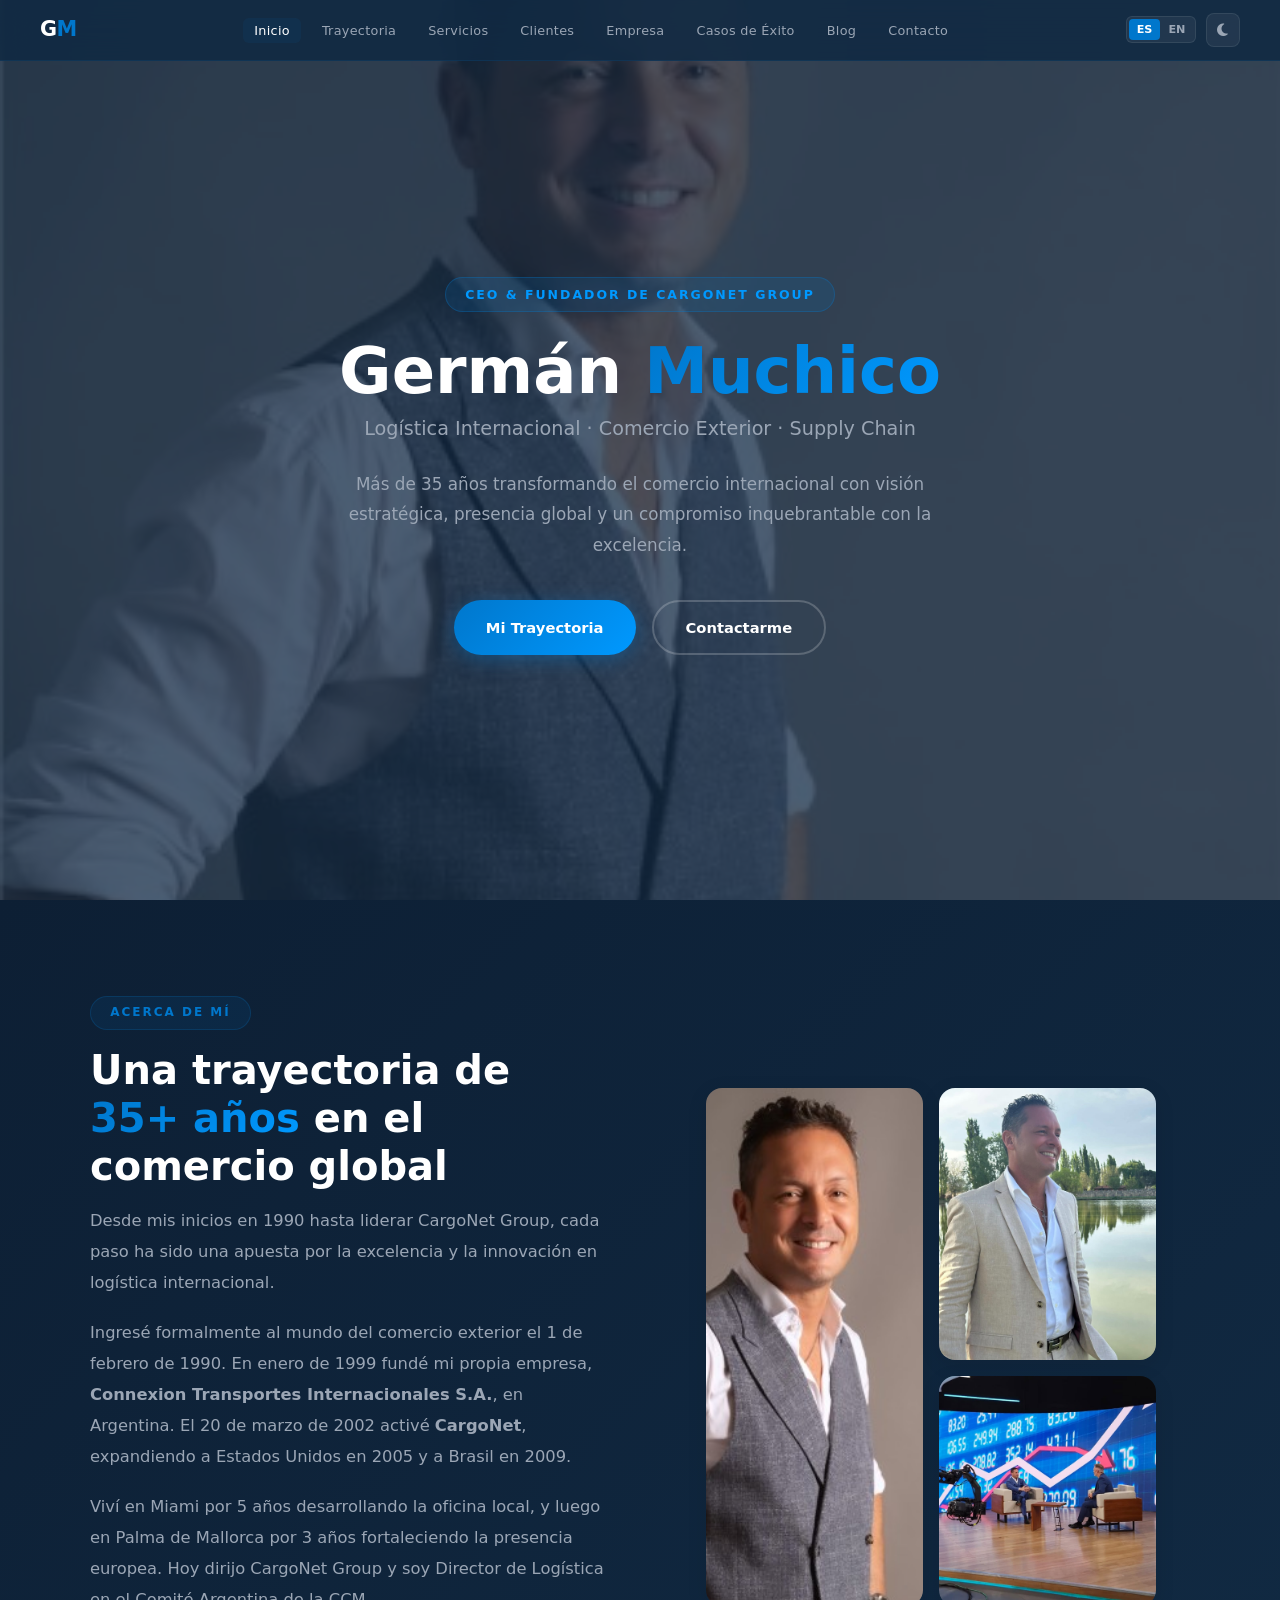
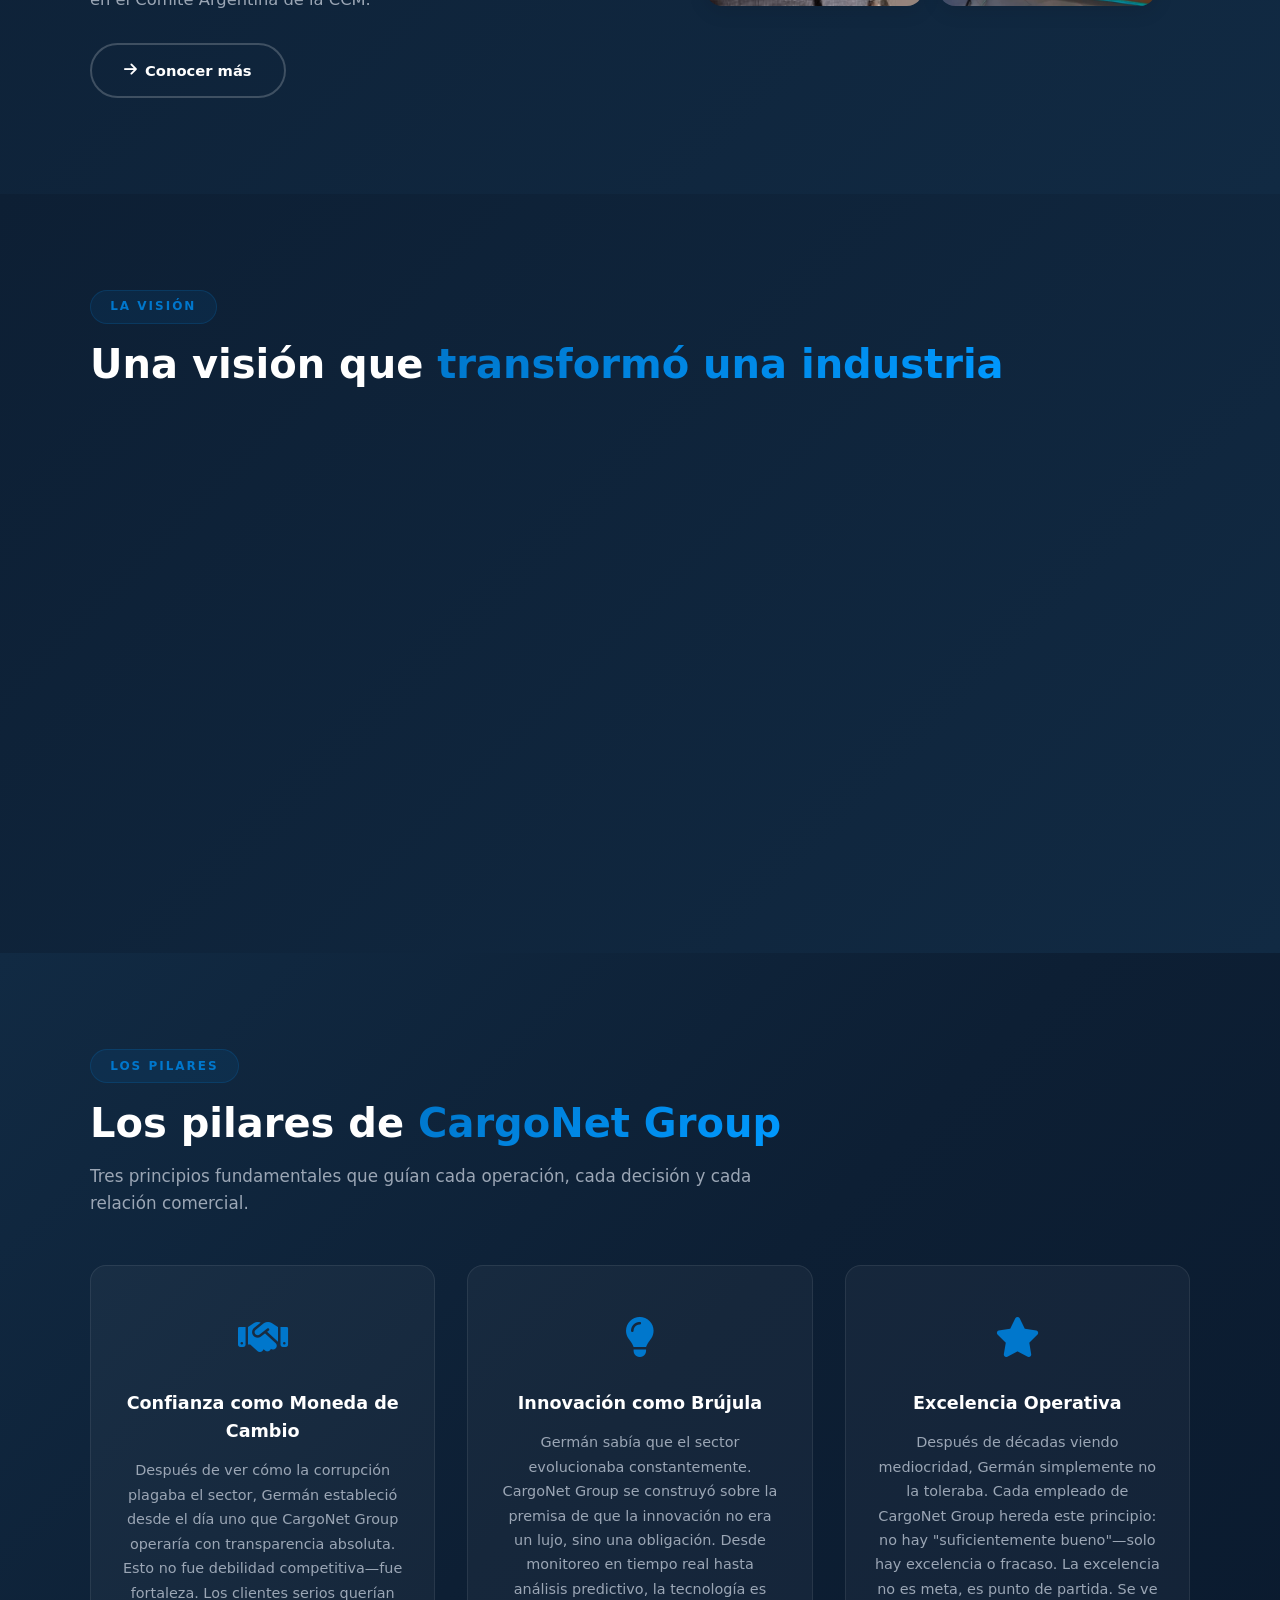
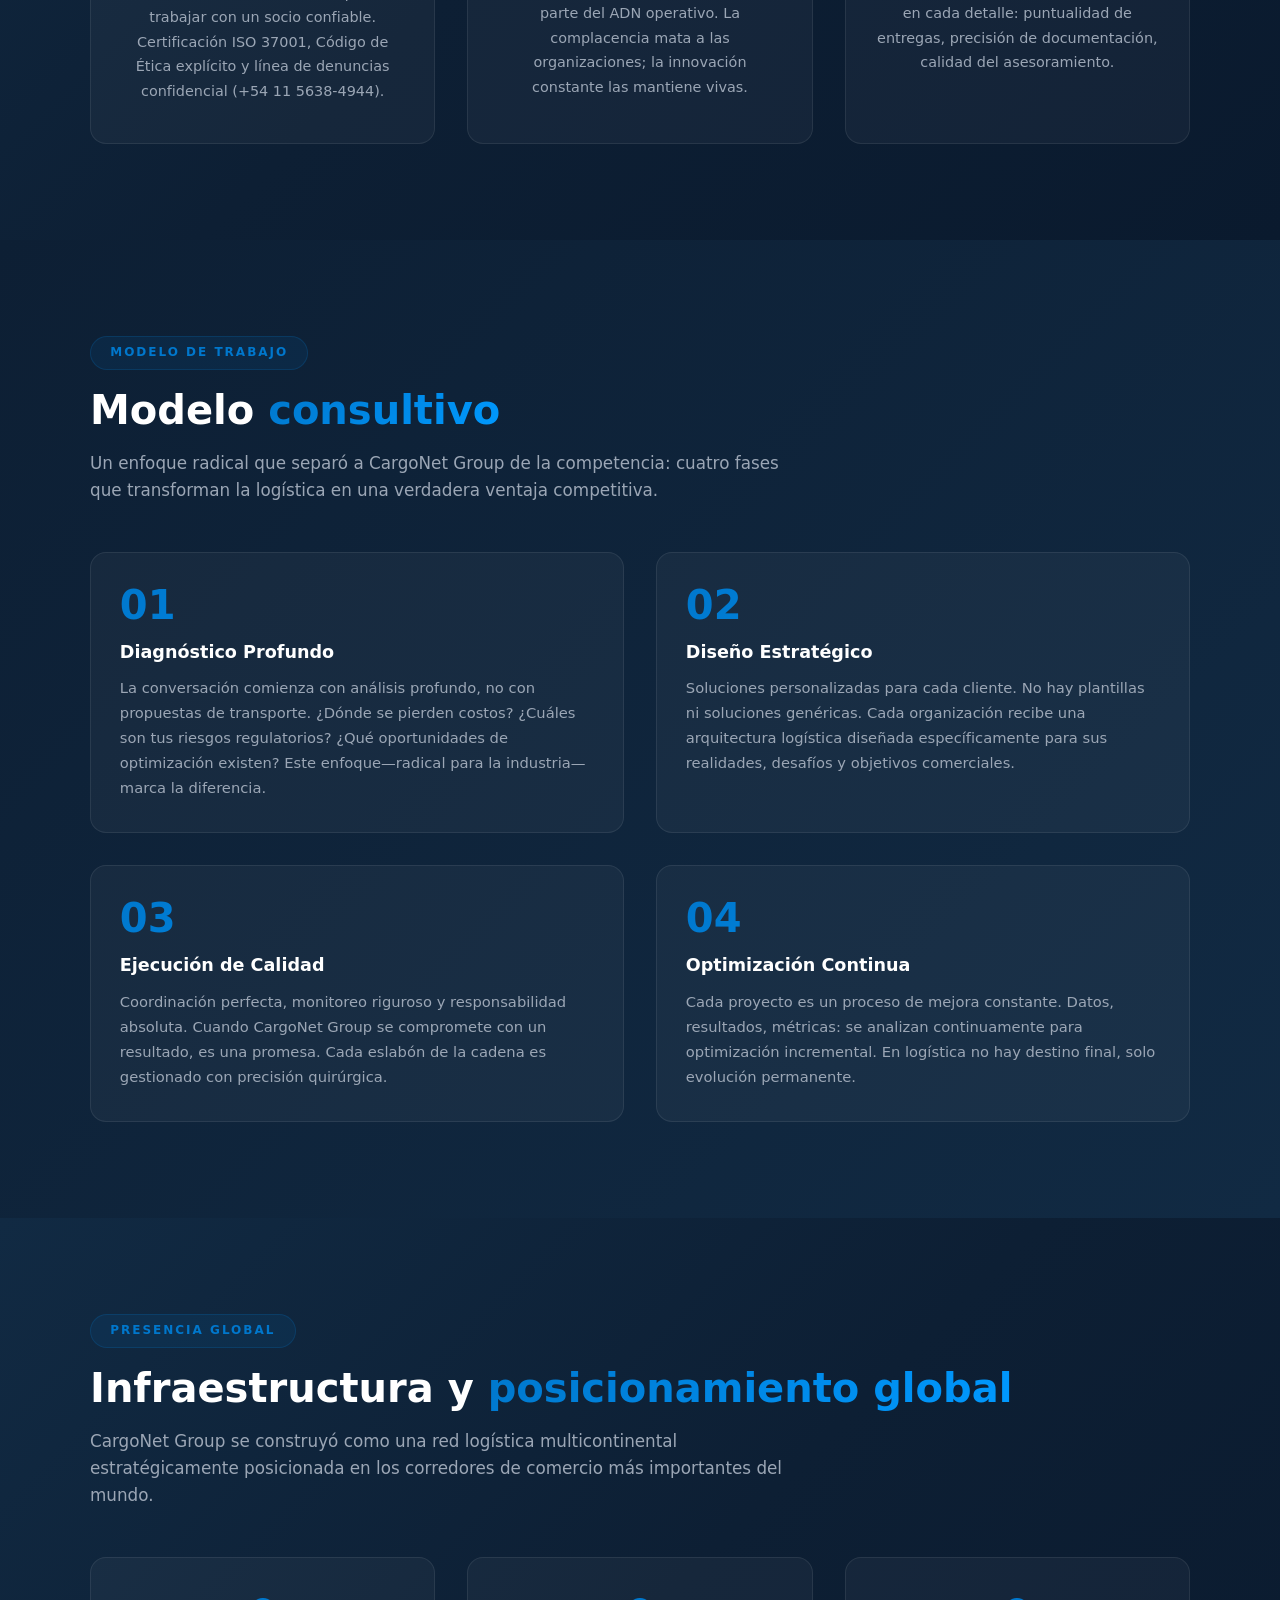
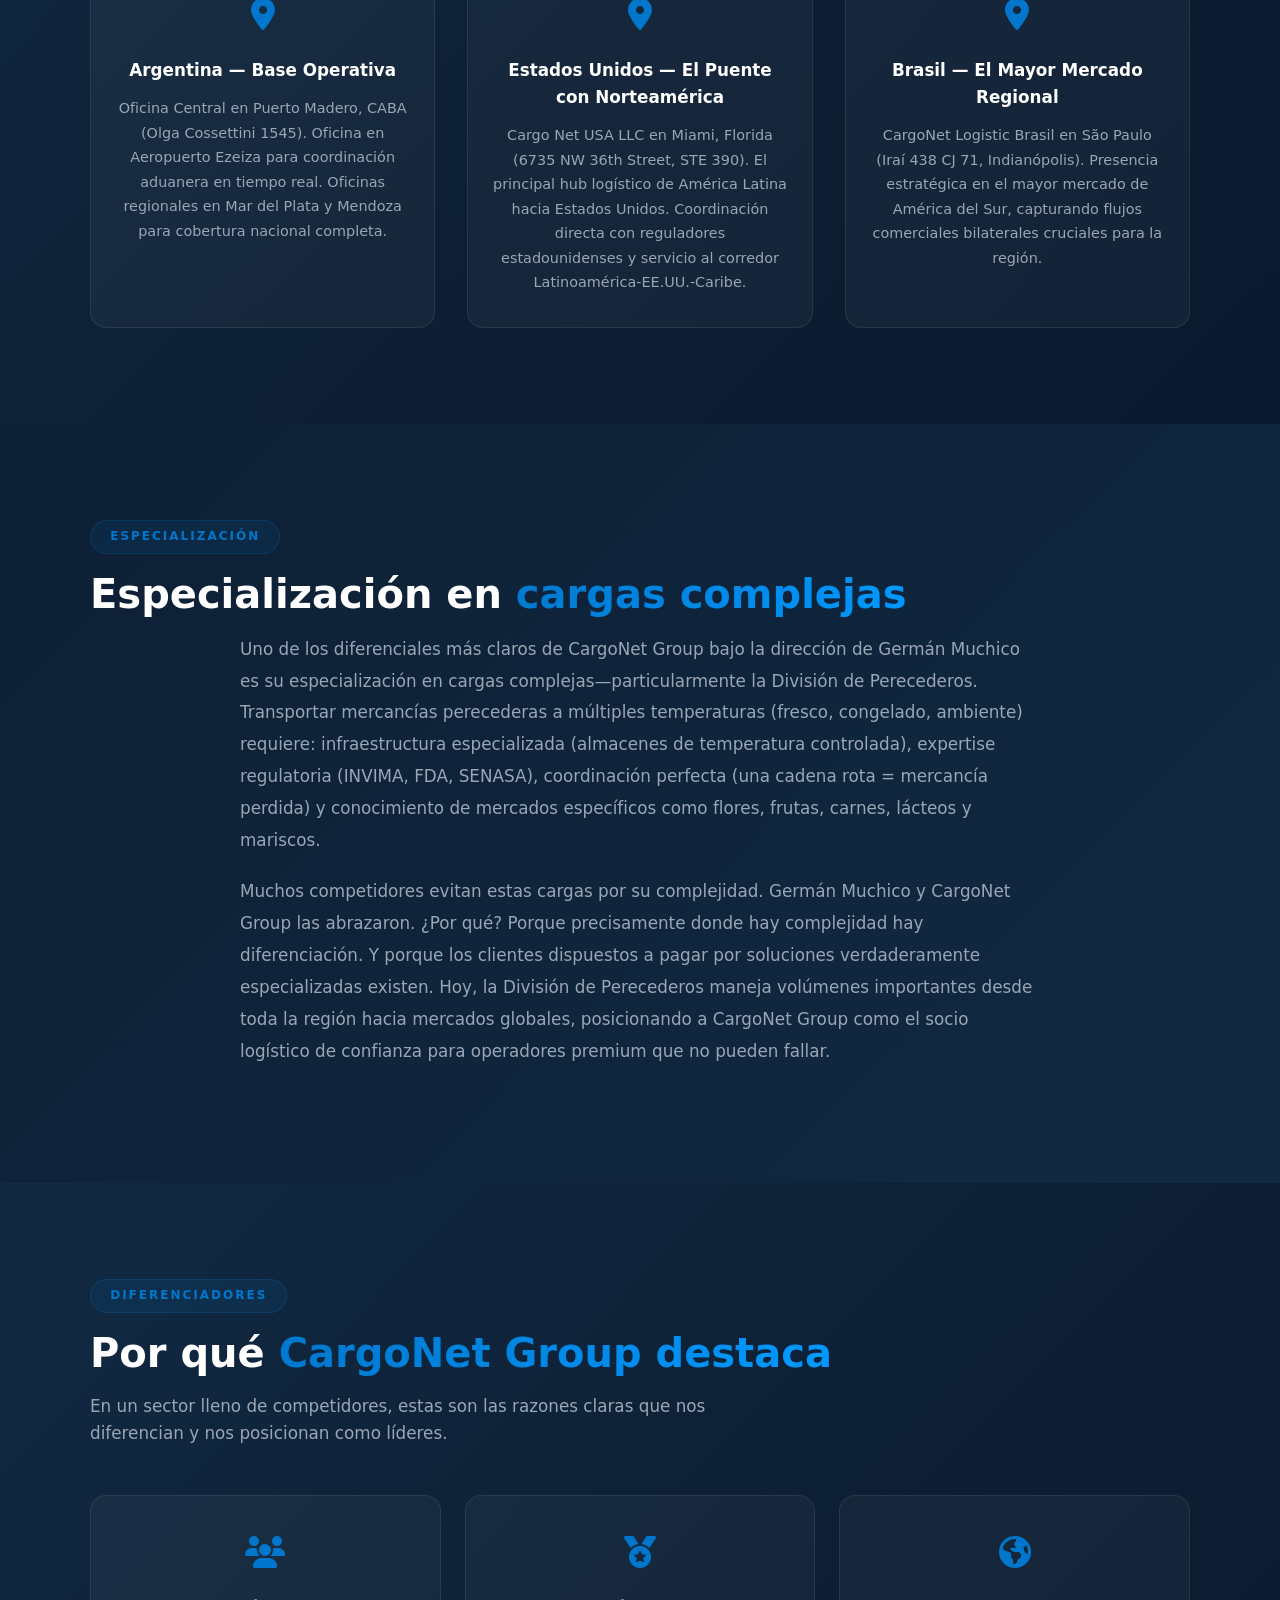
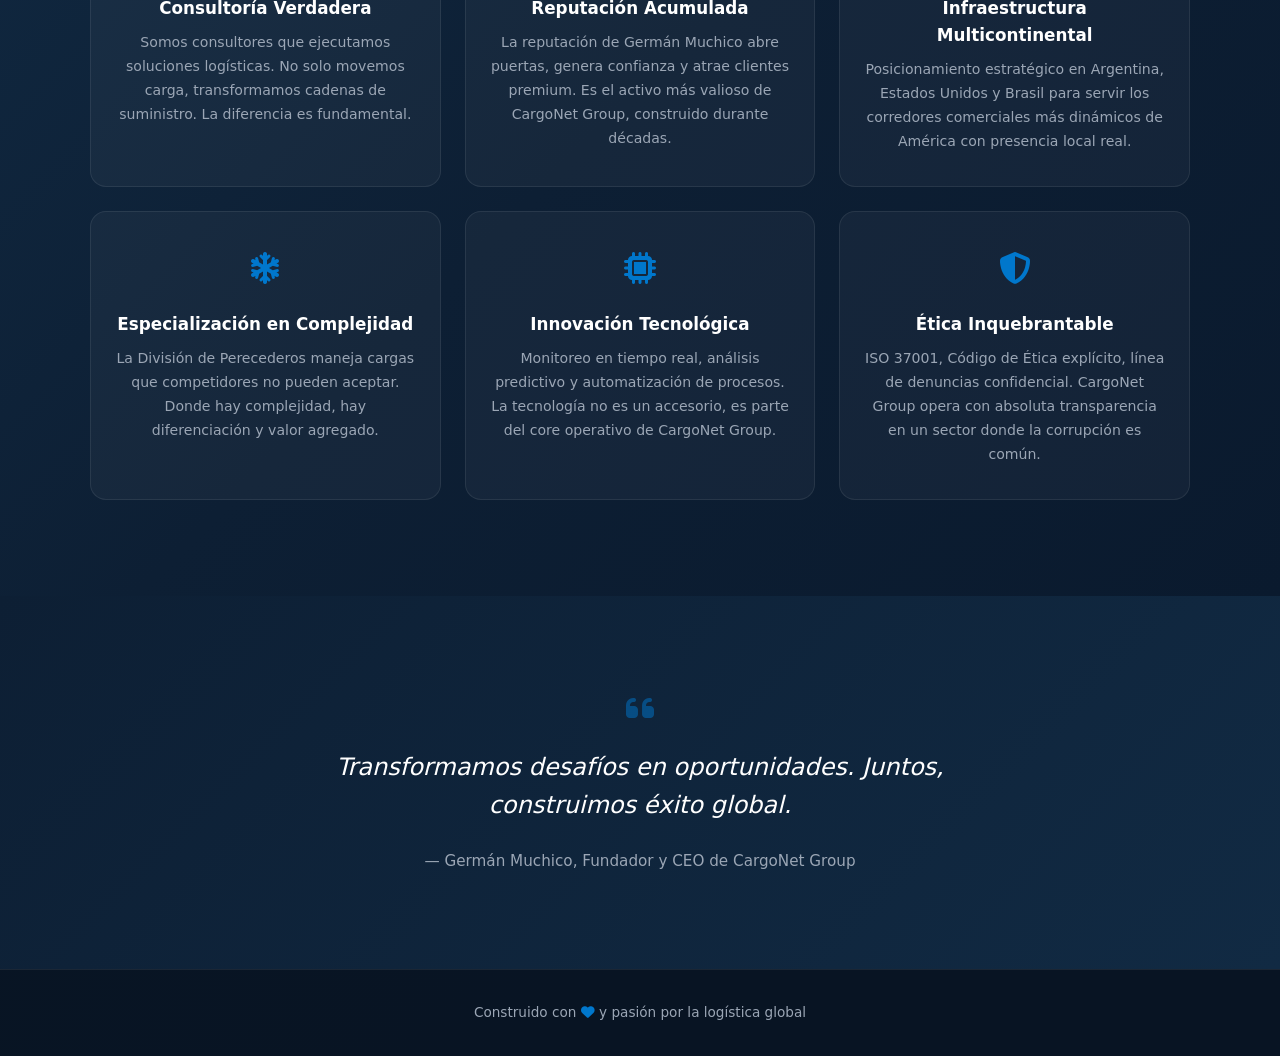
==== commit e660d12b: "Add GTM, Search Console, sitemap, robots.txt, llms files" ====
--- a/index.html
+++ b/index.html
@@ -6,8 +6,14 @@
   <title>Germán Muchico — Logística Internacional & Comercio Exterior</title>
   <link rel="stylesheet" href="css/styles.css">
   <link rel="stylesheet" href="https://cdnjs.cloudflare.com/ajax/libs/font-awesome/6.5.1/css/all.min.css">
+  <!-- Google Tag Manager -->
+  <script>(function(w,d,s,l,i){w[l]=w[l]||[];w[l].push({'gtm.start':new Date().getTime(),event:'gtm.js'});var f=d.getElementsByTagName(s)[0],j=d.createElement(s),dl=l!='dataLayer'?'&l='+l:'';j.async=true;j.src='https://www.googletagmanager.com/gtm.js?id='+i+dl;f.parentNode.insertBefore(j,f);})(window,document,'script','dataLayer','GTM-N3BT377R');</script>
+  <!-- End Google Tag Manager -->
 </head>
 <body>
+  <!-- Google Tag Manager (noscript) -->
+  <noscript><iframe src="https://www.googletagmanager.com/ns.html?id=GTM-N3BT377R" height="0" width="0" style="display:none;visibility:hidden"></iframe></noscript>
+  <!-- End Google Tag Manager (noscript) -->
 
 <div class="loading-bar" id="loadingBar"></div>
 
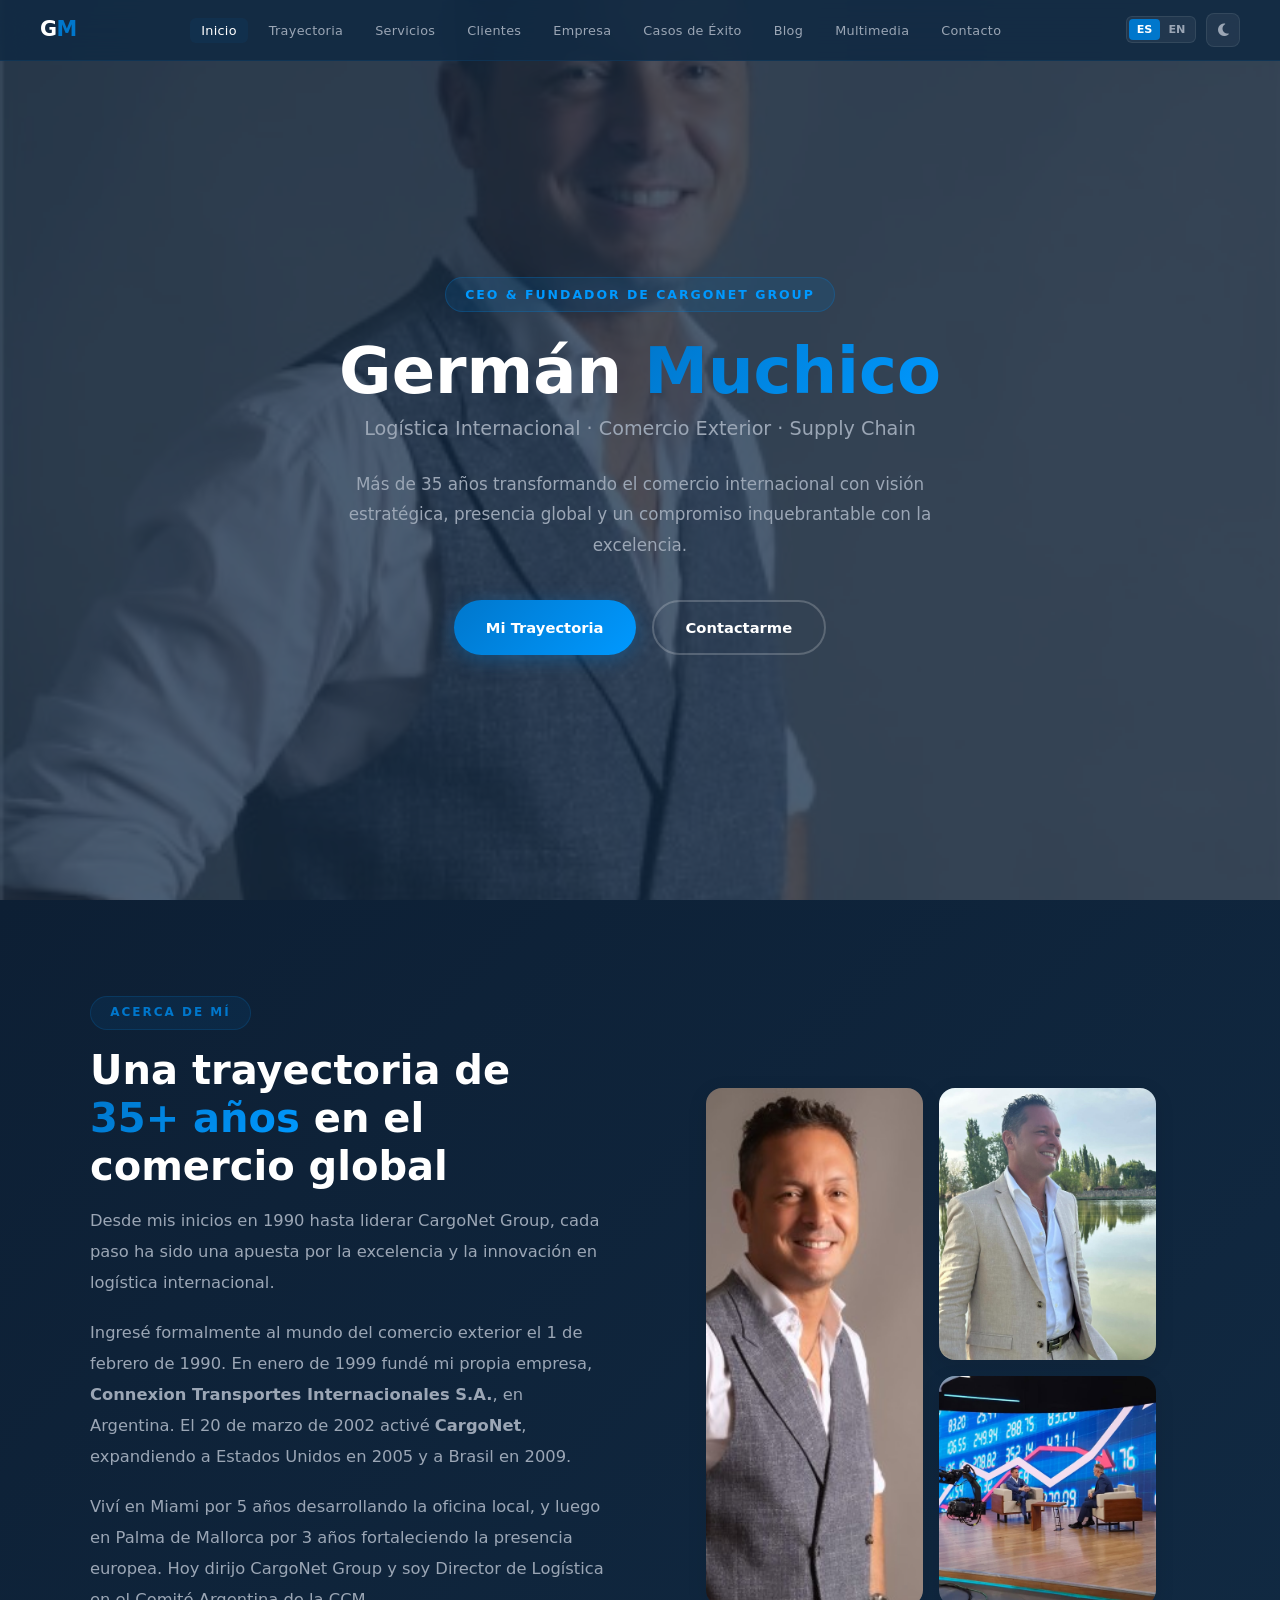
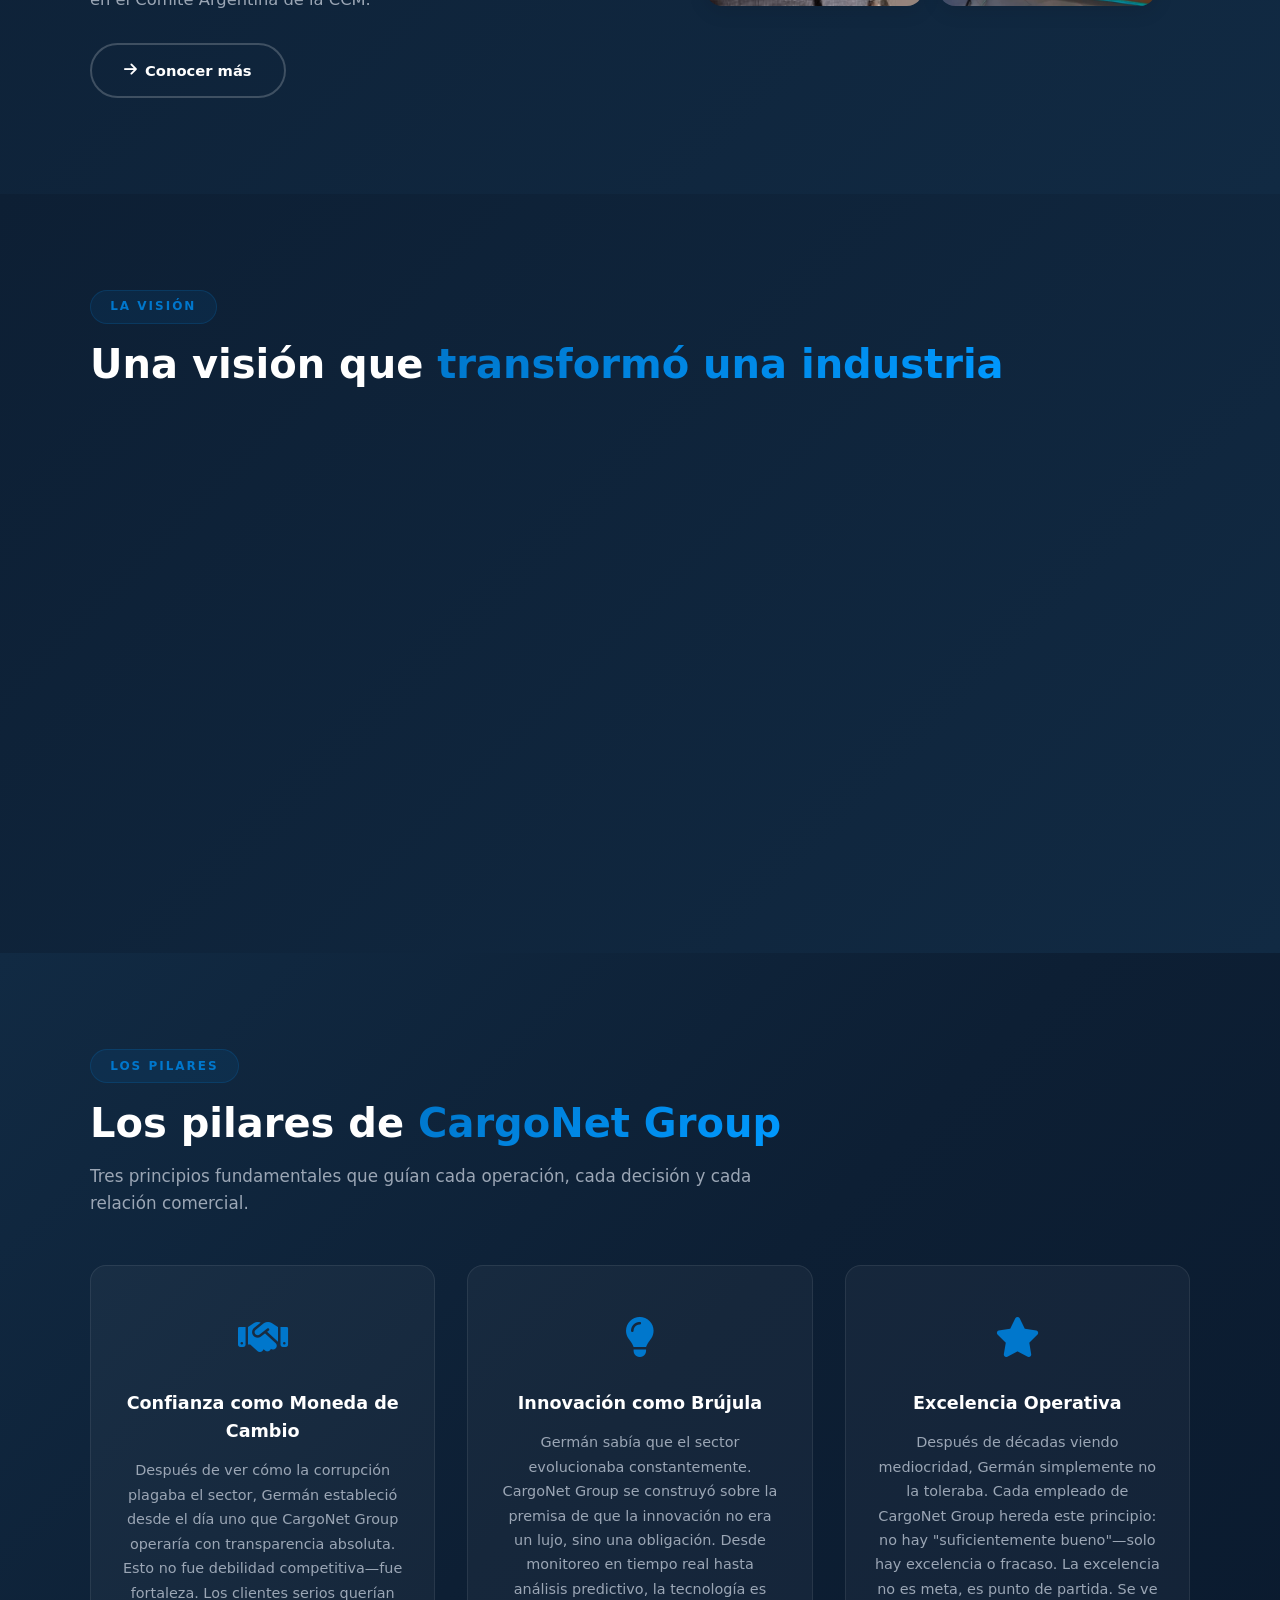
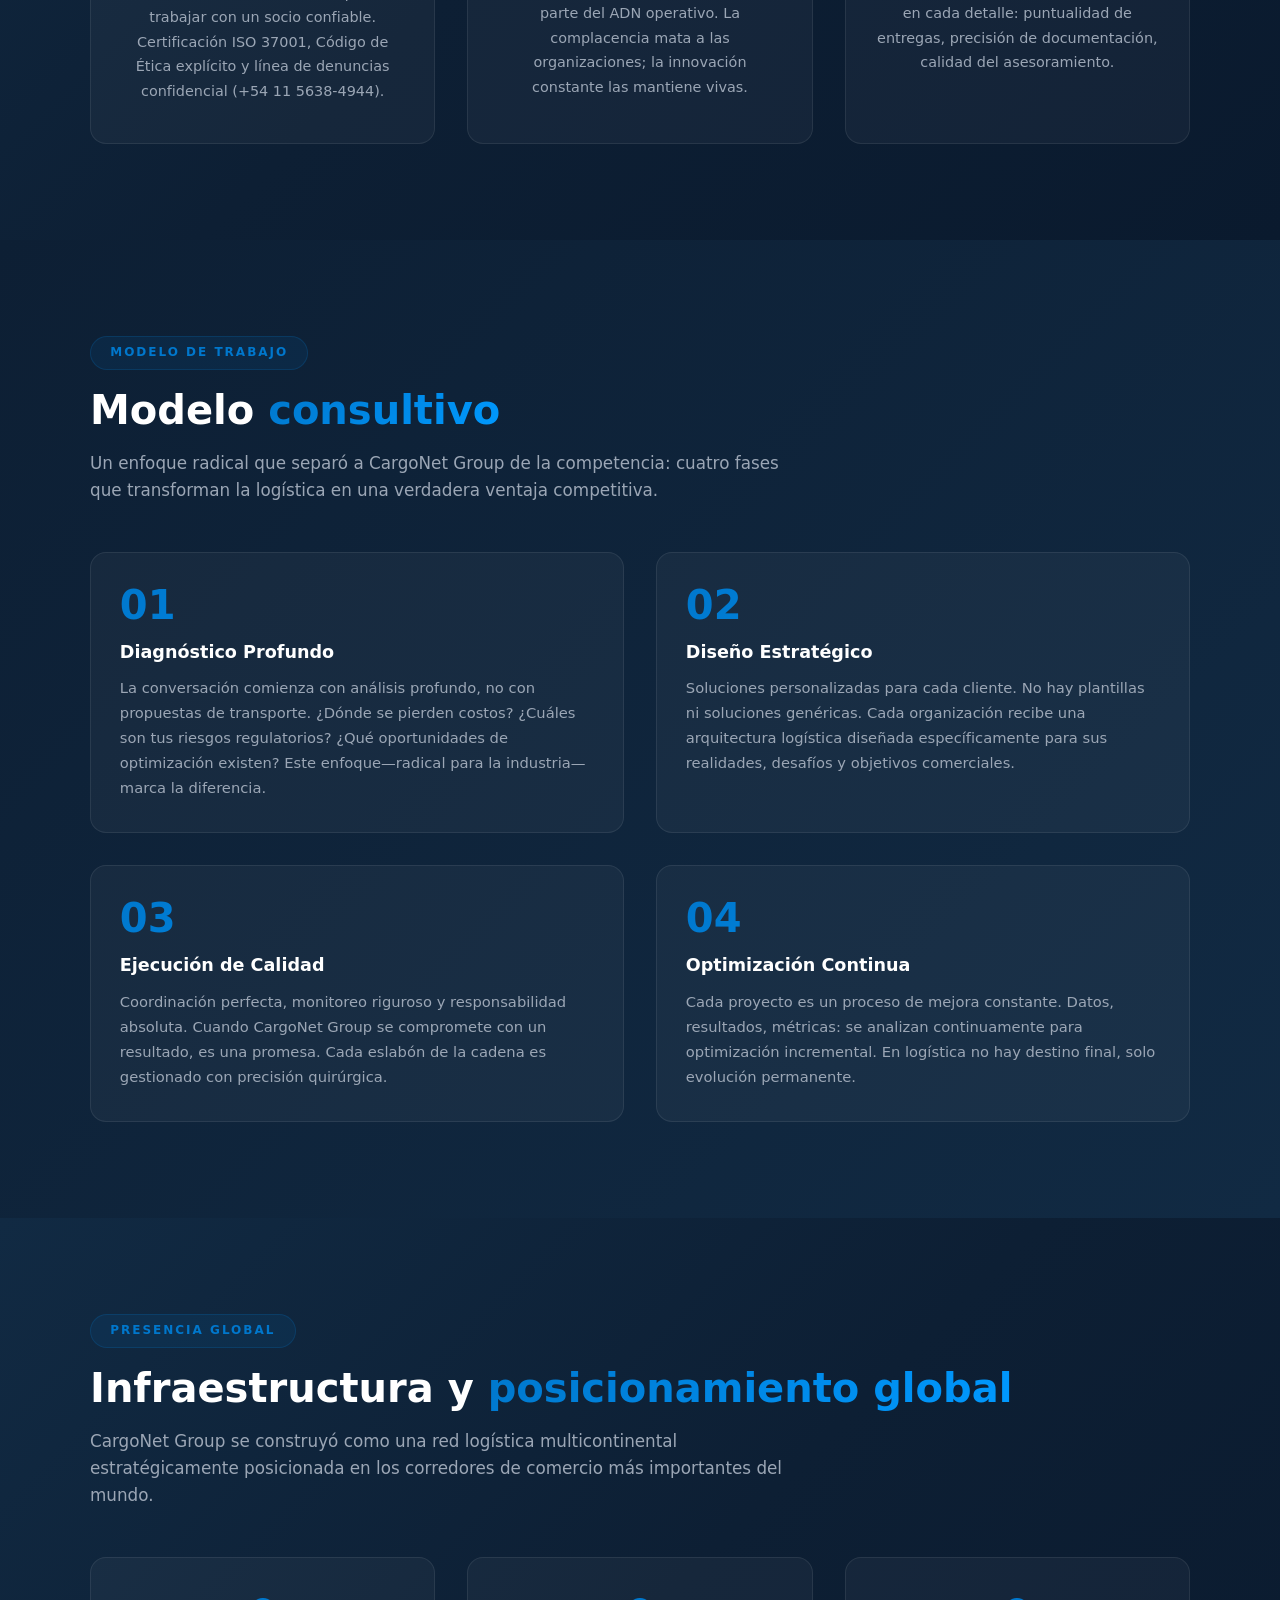
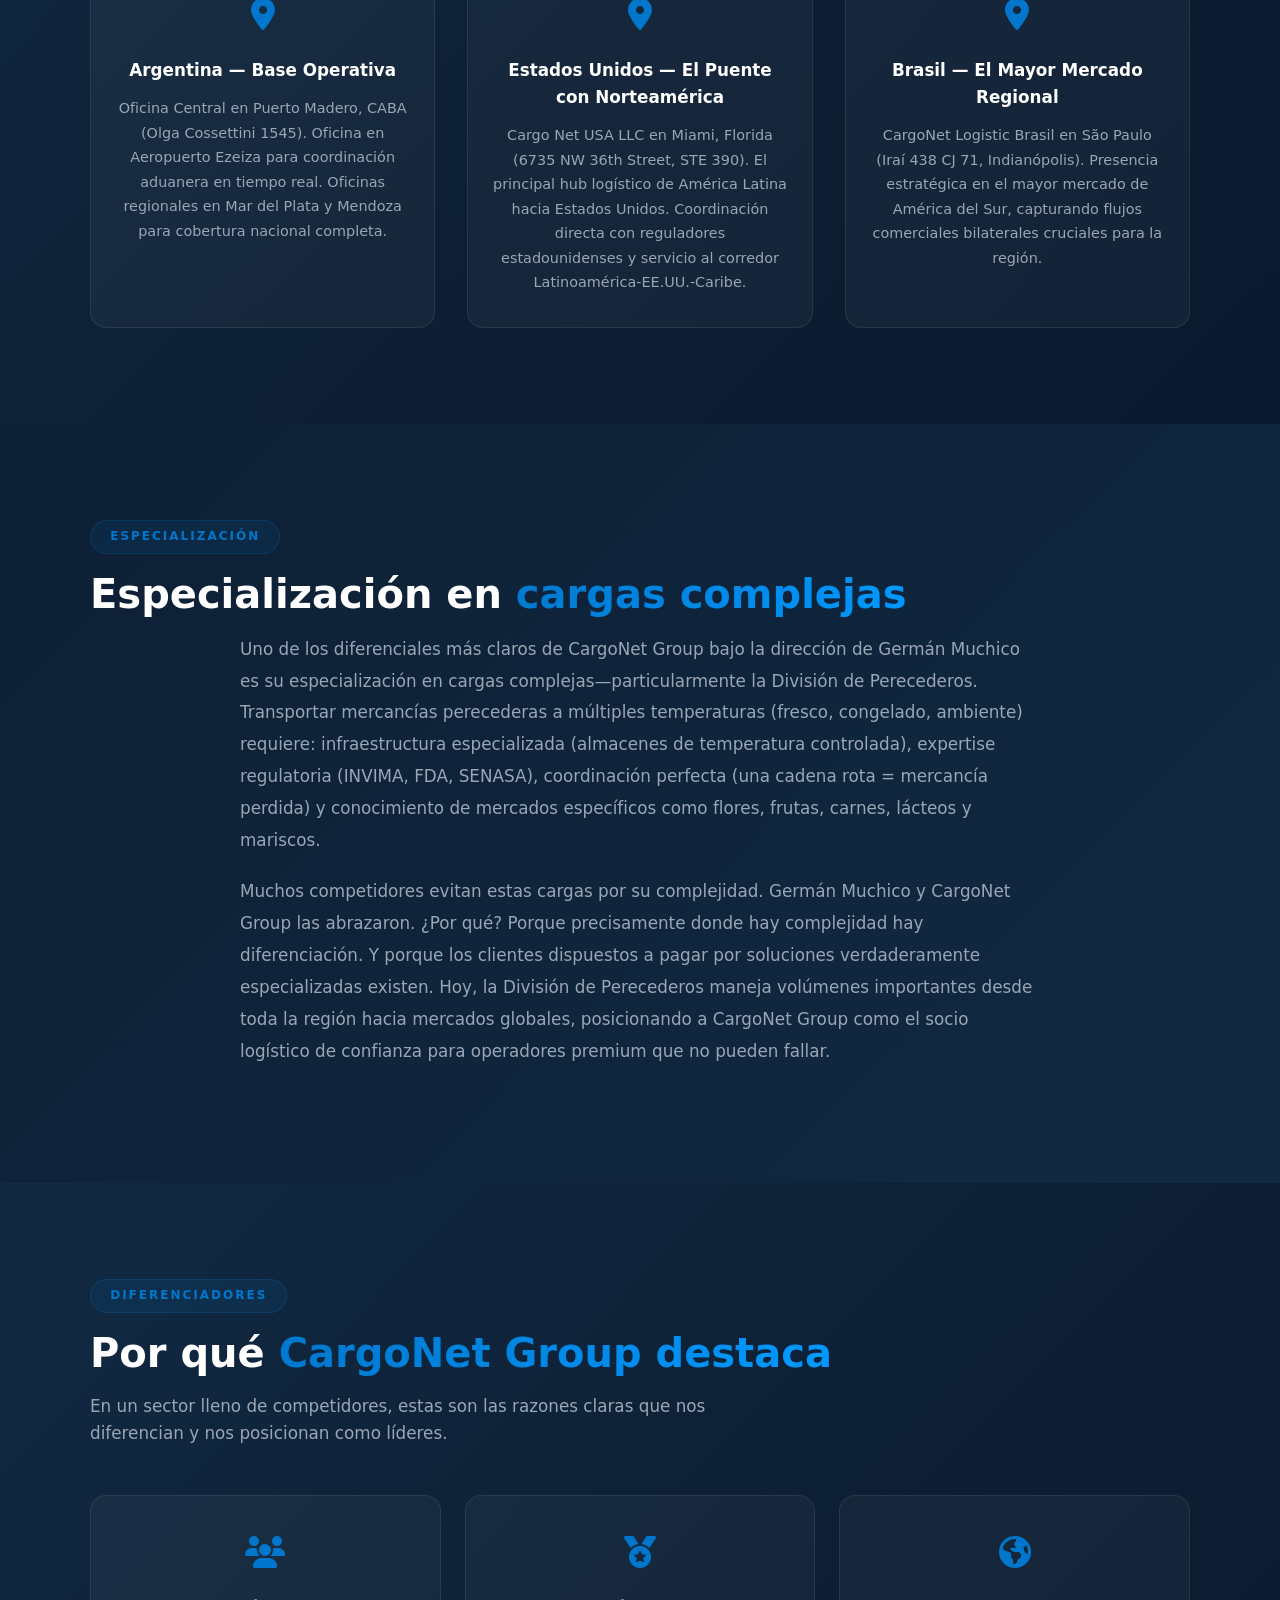
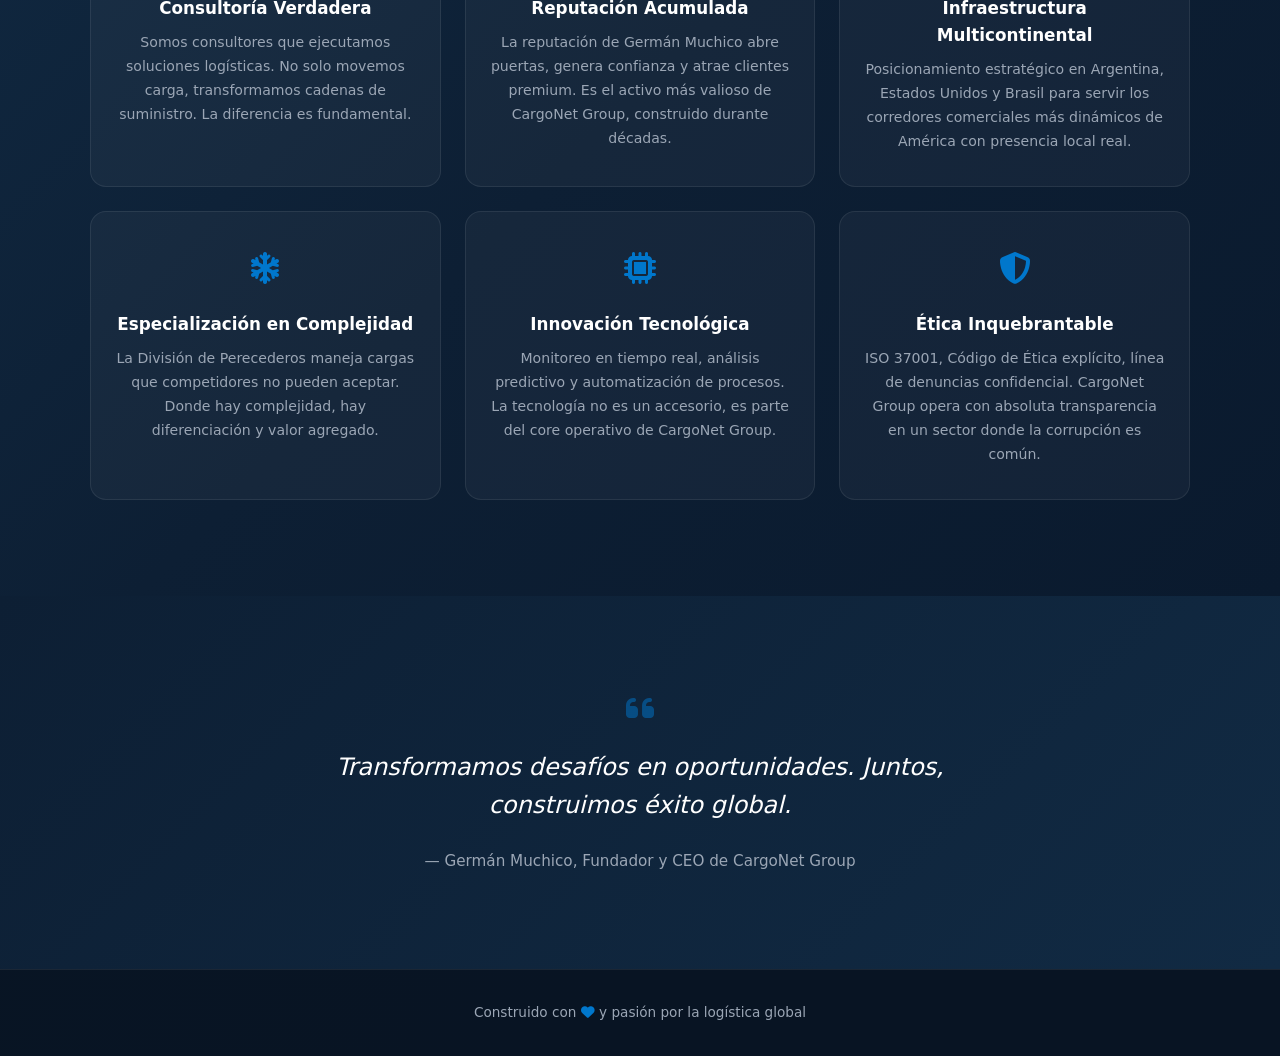
==== commit 585a377d: "feat: add Multimedia page with YouTube videos and social profiles - New multimedia.html with 3 embed" ====
--- a/index.html
+++ b/index.html
@@ -28,6 +28,7 @@
       <li><a href="empresa.html" id="nav-empresa">Empresa</a></li>
       <li><a href="casos-de-exito.html" id="nav-casos">Casos de Éxito</a></li>
       <li><a href="blog.html" id="nav-blog">Blog</a></li>
+      <li><a href="multimedia.html" id="nav-multimedia">Multimedia</a></li>
       <li><a href="contacto.html" id="nav-contacto">Contacto</a></li>
     </ul>
     <div class="nav-controls">
--- a/css/styles.css
+++ b/css/styles.css
@@ -1303,15 +1303,193 @@
   padding: 0;
 }
 
+/* ===== MULTIMEDIA PAGE ===== */
+#multimedia-videos {
+  background: var(--bg-gradient-2);
+}
+
+#multimedia-perfiles {
+  background: var(--bg-gradient-1);
+}
+
+#multimedia-cta {
+  background: var(--bg-gradient-2);
+}
+
+.videos-grid {
+  display: grid;
+  grid-template-columns: repeat(auto-fit, minmax(340px, 1fr));
+  gap: 2rem;
+}
+
+.video-card {
+  background: var(--bg-card);
+  border: 1px solid var(--border-color);
+  border-radius: var(--radius);
+  overflow: hidden;
+  transition: var(--transition);
+}
+
+.video-card:hover {
+  border-color: var(--border-accent);
+  transform: translateY(-6px);
+  box-shadow: var(--shadow);
+}
+
+.video-wrapper {
+  position: relative;
+  padding-bottom: 56.25%;
+  height: 0;
+  overflow: hidden;
+}
+
+.video-wrapper iframe {
+  position: absolute;
+  top: 0;
+  left: 0;
+  width: 100%;
+  height: 100%;
+  border: 0;
+}
+
+.video-info {
+  padding: 1.2rem 1.5rem 1.5rem;
+}
+
+.video-info h3 {
+  font-size: 1rem;
+  color: var(--text-primary);
+  margin-bottom: 0.4rem;
+  line-height: 1.4;
+}
+
+.video-info p {
+  color: var(--text-secondary);
+  font-size: 0.88rem;
+  line-height: 1.6;
+}
+
+/* ===== PROFILE CARDS ===== */
+.profiles-grid {
+  display: grid;
+  grid-template-columns: repeat(3, 1fr);
+  gap: 2rem;
+}
+
+.profile-card {
+  display: flex;
+  flex-direction: column;
+  align-items: center;
+  text-align: center;
+  padding: 2.5rem 1.8rem;
+  background: var(--bg-card);
+  border: 1px solid var(--border-color);
+  border-radius: var(--radius);
+  text-decoration: none;
+  color: var(--text-primary);
+  transition: var(--transition);
+  position: relative;
+  overflow: hidden;
+}
+
+.profile-card::before {
+  content: '';
+  position: absolute;
+  top: 0;
+  left: 0;
+  width: 100%;
+  height: 3px;
+  opacity: 0;
+  transition: var(--transition);
+}
+
+.profile-card.youtube::before { background: linear-gradient(135deg, #ff0000, #cc0000); }
+.profile-card.linkedin::before { background: linear-gradient(135deg, #0a66c2, #004182); }
+.profile-card.instagram::before { background: linear-gradient(135deg, #f09433, #e6683c, #dc2743, #cc2366, #bc1888); }
+
+.profile-card:hover::before { opacity: 1; }
+
+.profile-card:hover {
+  border-color: var(--border-accent);
+  transform: translateY(-8px);
+  box-shadow: var(--shadow);
+}
+
+.profile-icon {
+  width: 70px;
+  height: 70px;
+  border-radius: 50%;
+  display: flex;
+  align-items: center;
+  justify-content: center;
+  font-size: 1.8rem;
+  color: var(--white);
+  margin-bottom: 1.2rem;
+  transition: var(--transition);
+}
+
+.profile-icon.youtube { background: linear-gradient(135deg, #ff0000, #cc0000); }
+.profile-icon.linkedin { background: linear-gradient(135deg, #0a66c2, #004182); }
+.profile-icon.instagram { background: linear-gradient(135deg, #f09433, #e6683c, #dc2743, #cc2366, #bc1888); }
+
+.profile-card:hover .profile-icon {
+  transform: scale(1.1);
+  box-shadow: 0 6px 25px rgba(0,0,0,0.25);
+}
+
+.profile-card h3 {
+  font-size: 1.15rem;
+  margin-bottom: 0.3rem;
+  color: var(--text-primary);
+}
+
+.profile-handle {
+  font-size: 0.85rem;
+  color: var(--accent);
+  font-weight: 600;
+  margin-bottom: 0.8rem;
+}
+
+.profile-desc {
+  color: var(--text-secondary);
+  font-size: 0.88rem;
+  line-height: 1.6;
+  margin-bottom: 1.2rem;
+}
+
+.profile-cta {
+  display: inline-flex;
+  align-items: center;
+  gap: 0.4rem;
+  font-size: 0.85rem;
+  font-weight: 600;
+  color: var(--accent);
+  transition: var(--transition);
+}
+
+.profile-card:hover .profile-cta {
+  letter-spacing: 0.5px;
+}
+
+.multimedia-social-links {
+  display: flex;
+  gap: 1rem;
+  justify-content: center;
+  flex-wrap: wrap;
+}
+
 /* ===== RESPONSIVE NEW SECTIONS ===== */
 @media (max-width: 968px) {
   .pilares-grid { grid-template-columns: 1fr; }
   .modelo-grid { grid-template-columns: 1fr; }
   .infra-grid { grid-template-columns: 1fr; }
   .diferenciadores-grid { grid-template-columns: repeat(2, 1fr); }
+  .profiles-grid { grid-template-columns: 1fr; max-width: 400px; margin: 0 auto; }
+  .videos-grid { grid-template-columns: 1fr; }
 }
 
 @media (max-width: 576px) {
   .diferenciadores-grid { grid-template-columns: 1fr; }
   .quote-block p { font-size: 1.2rem; }
-}
+  .multimedia-social-links { flex-direction: column; align-items: center; }
+}
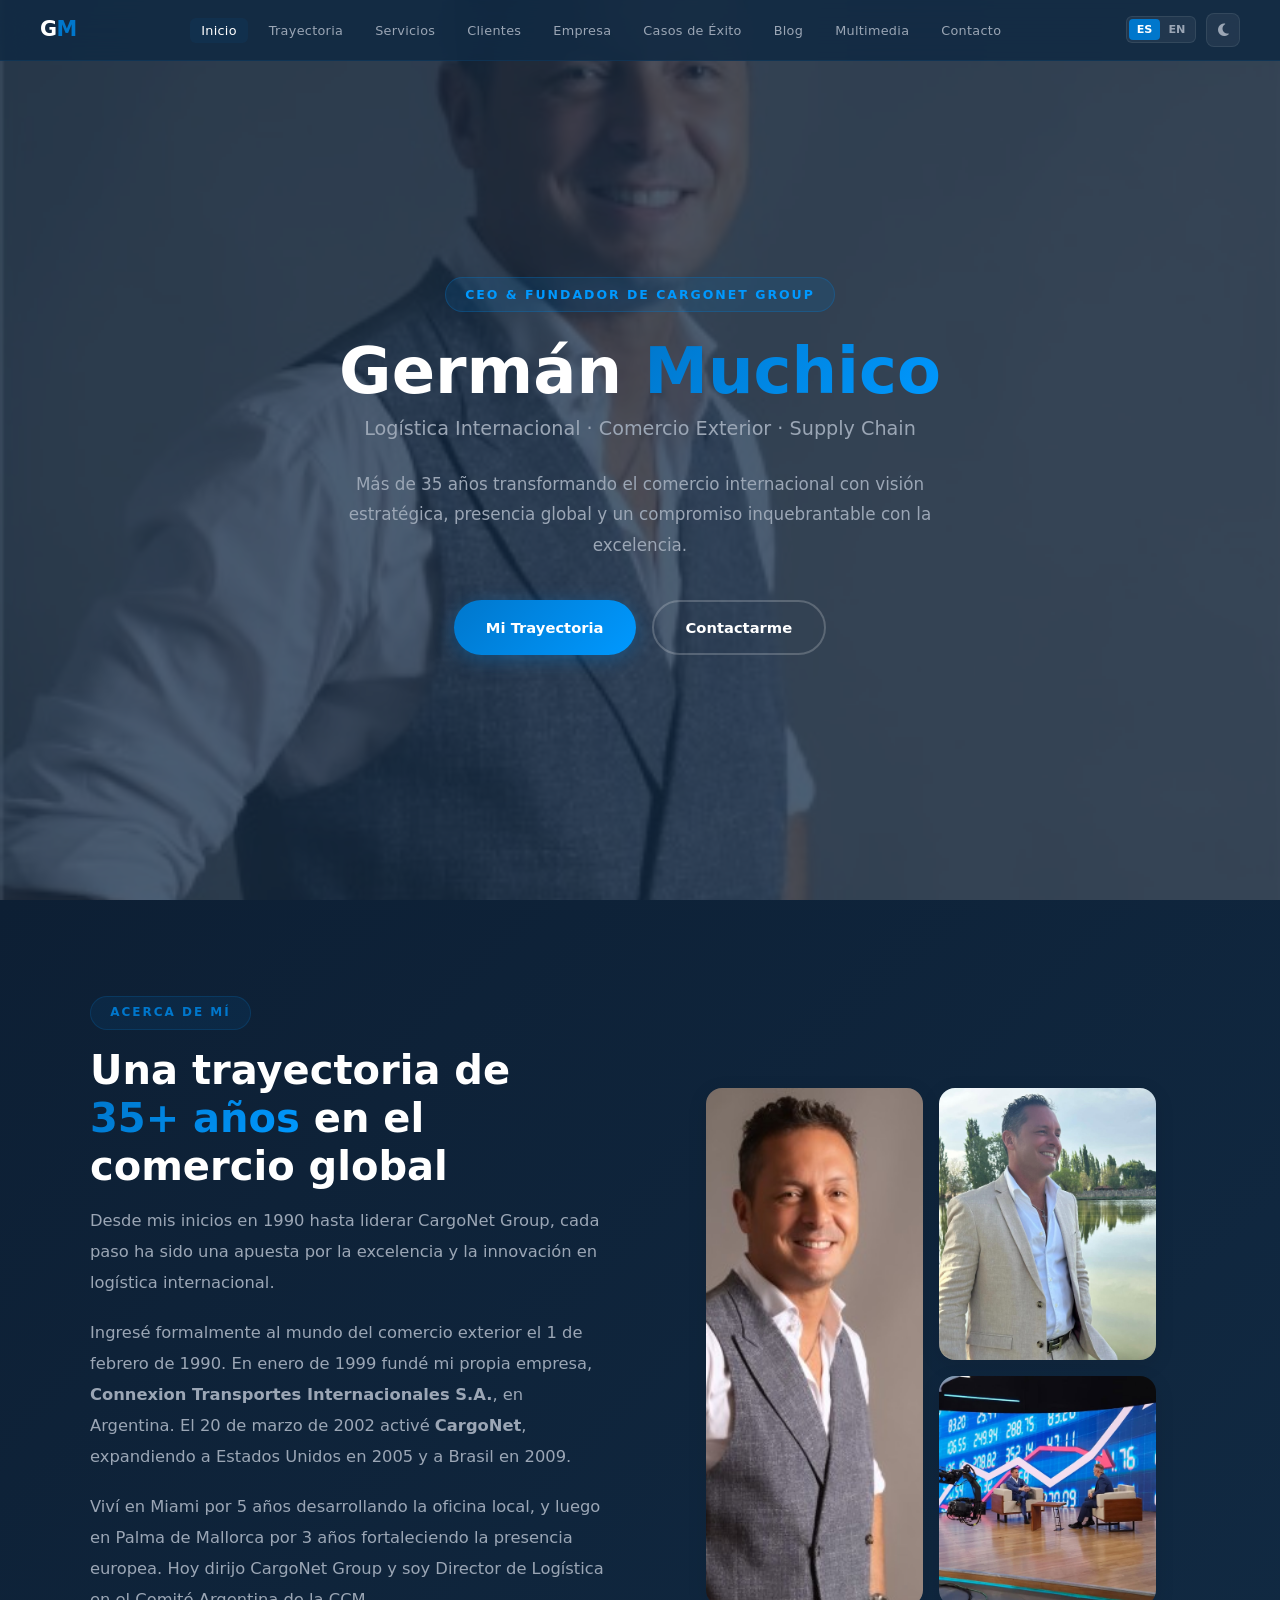
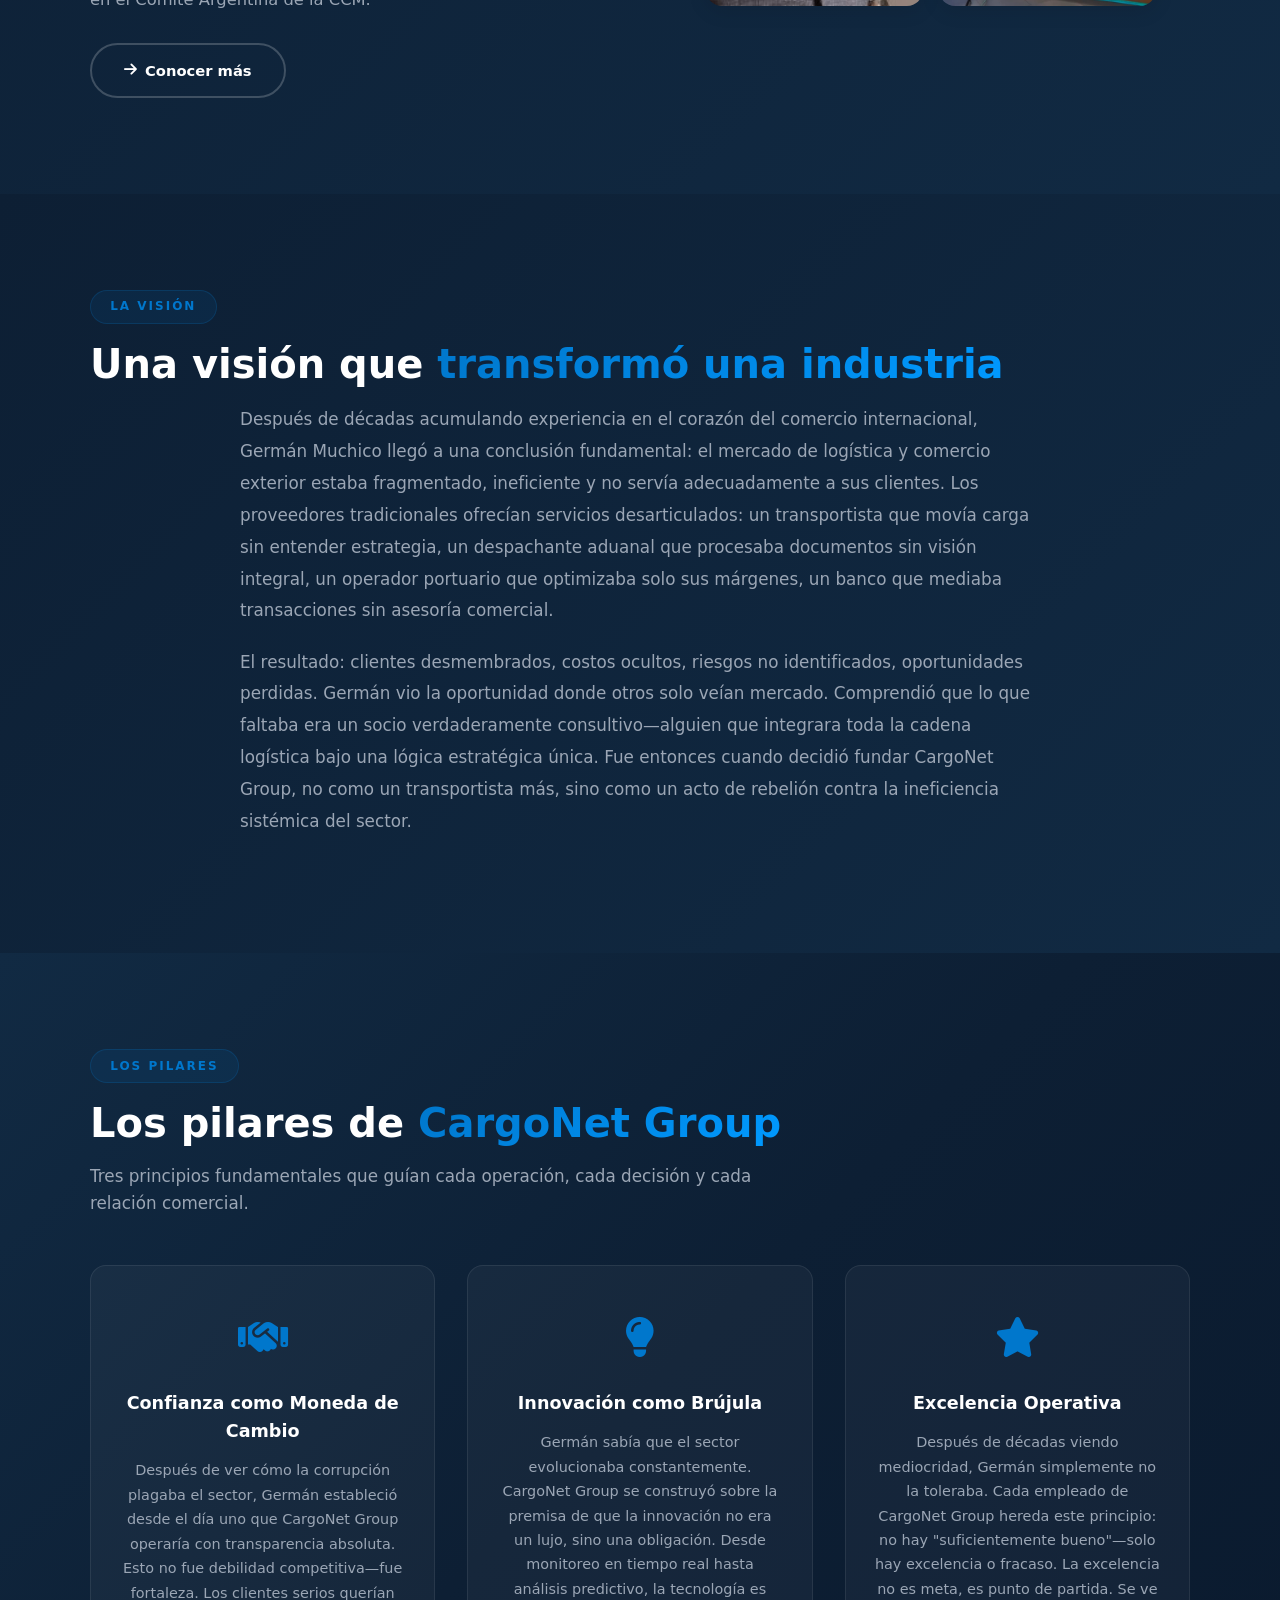
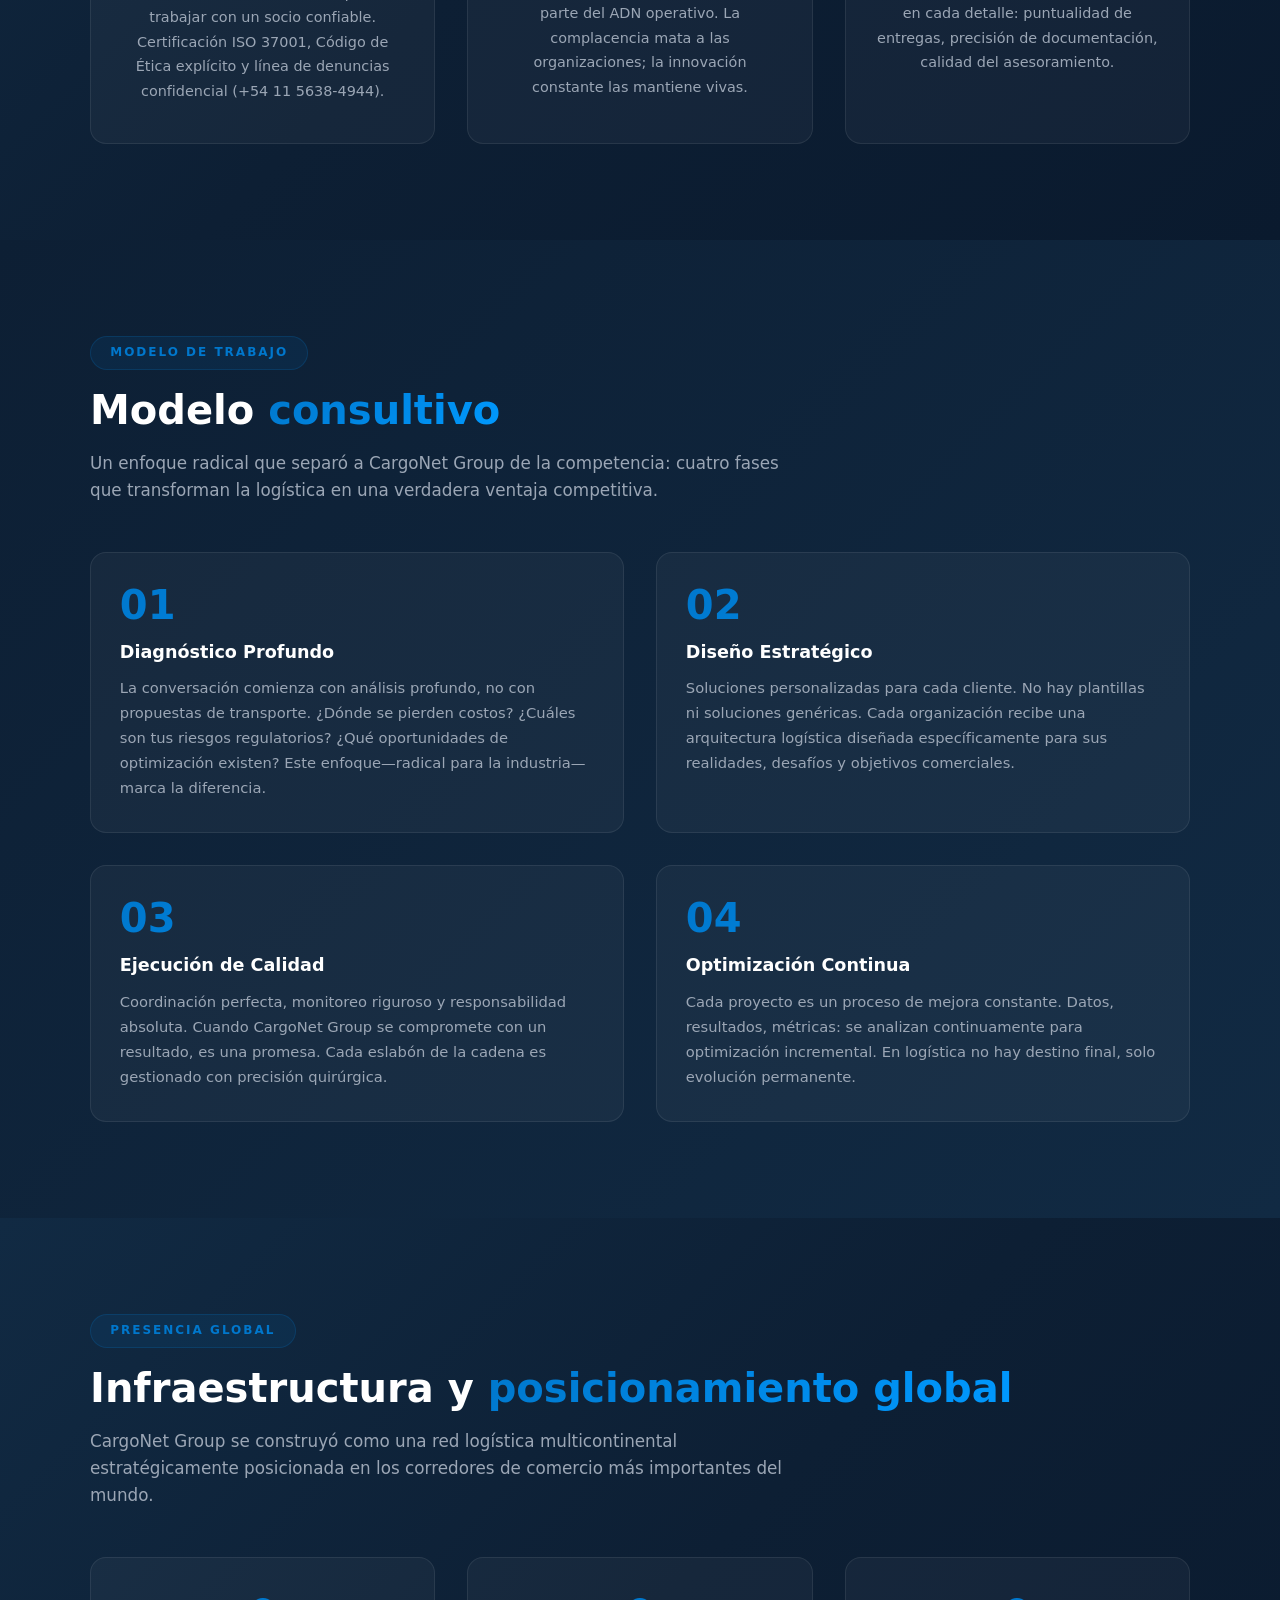
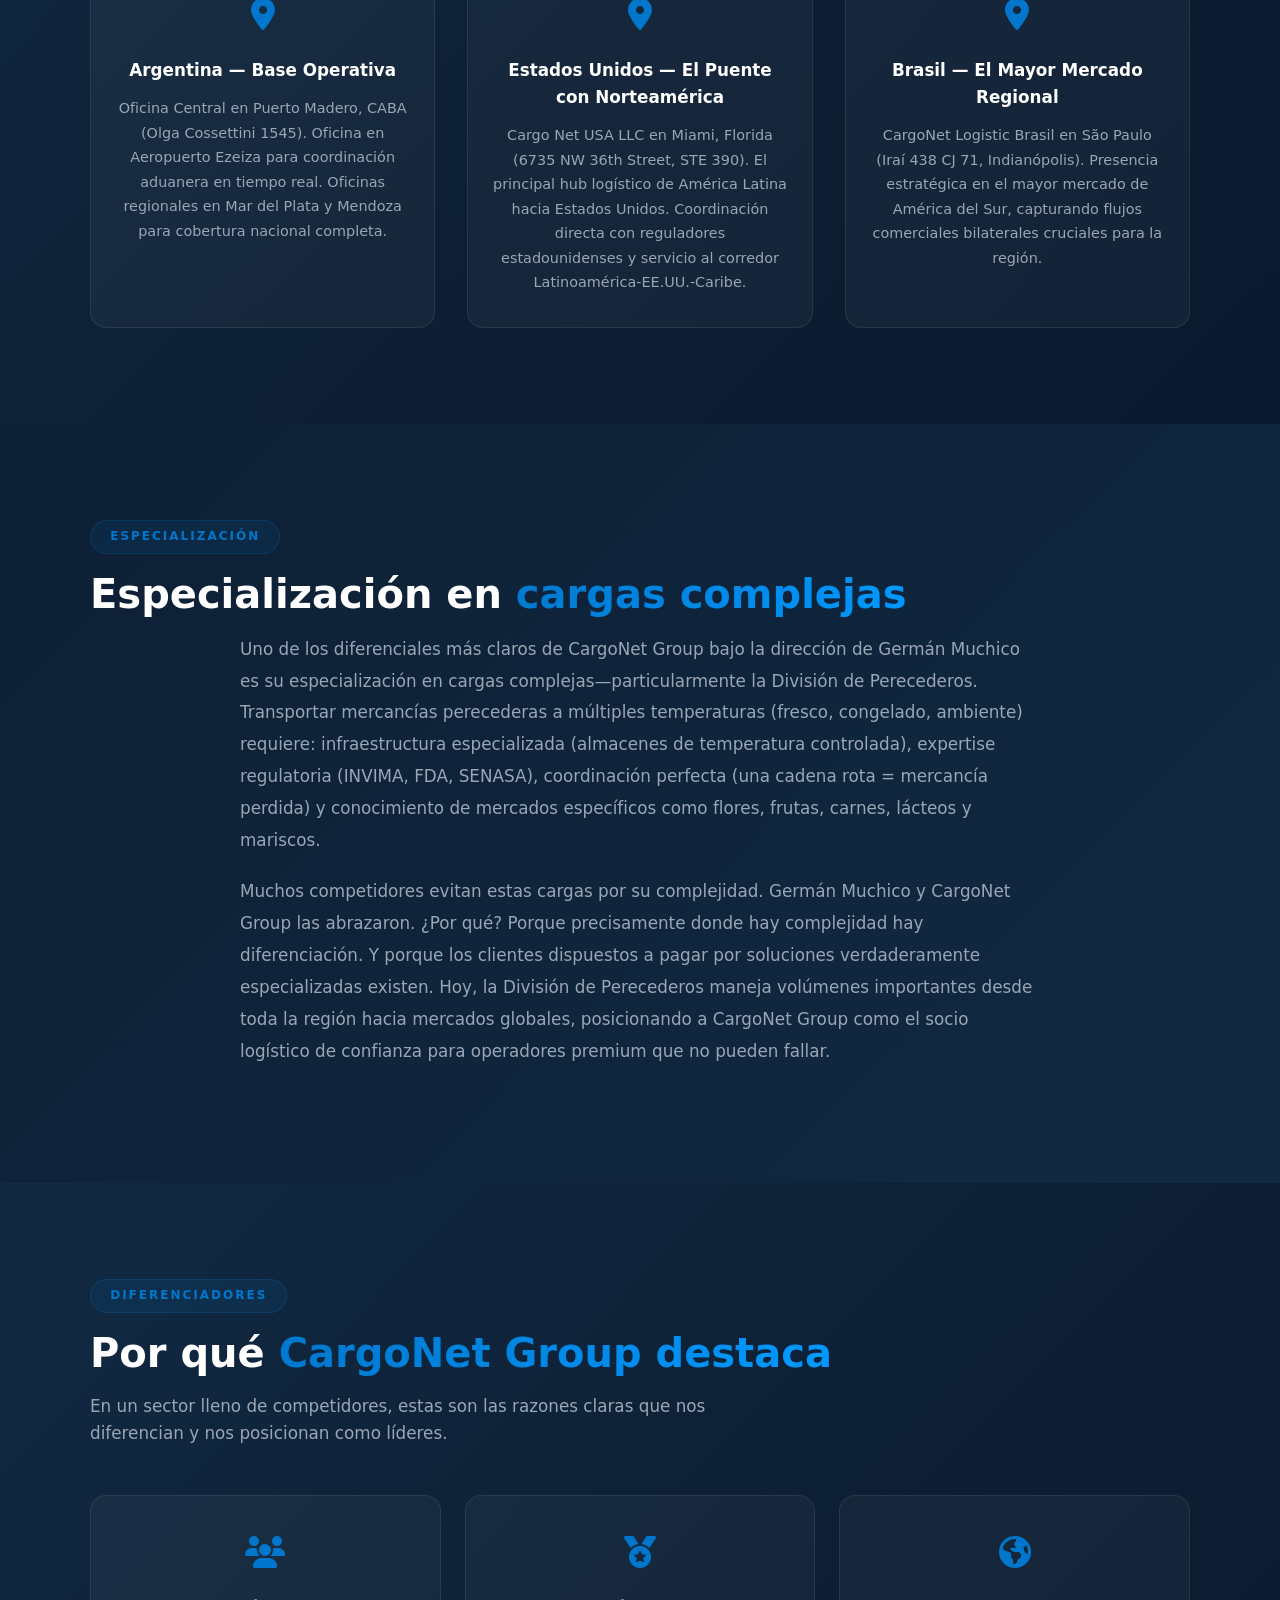
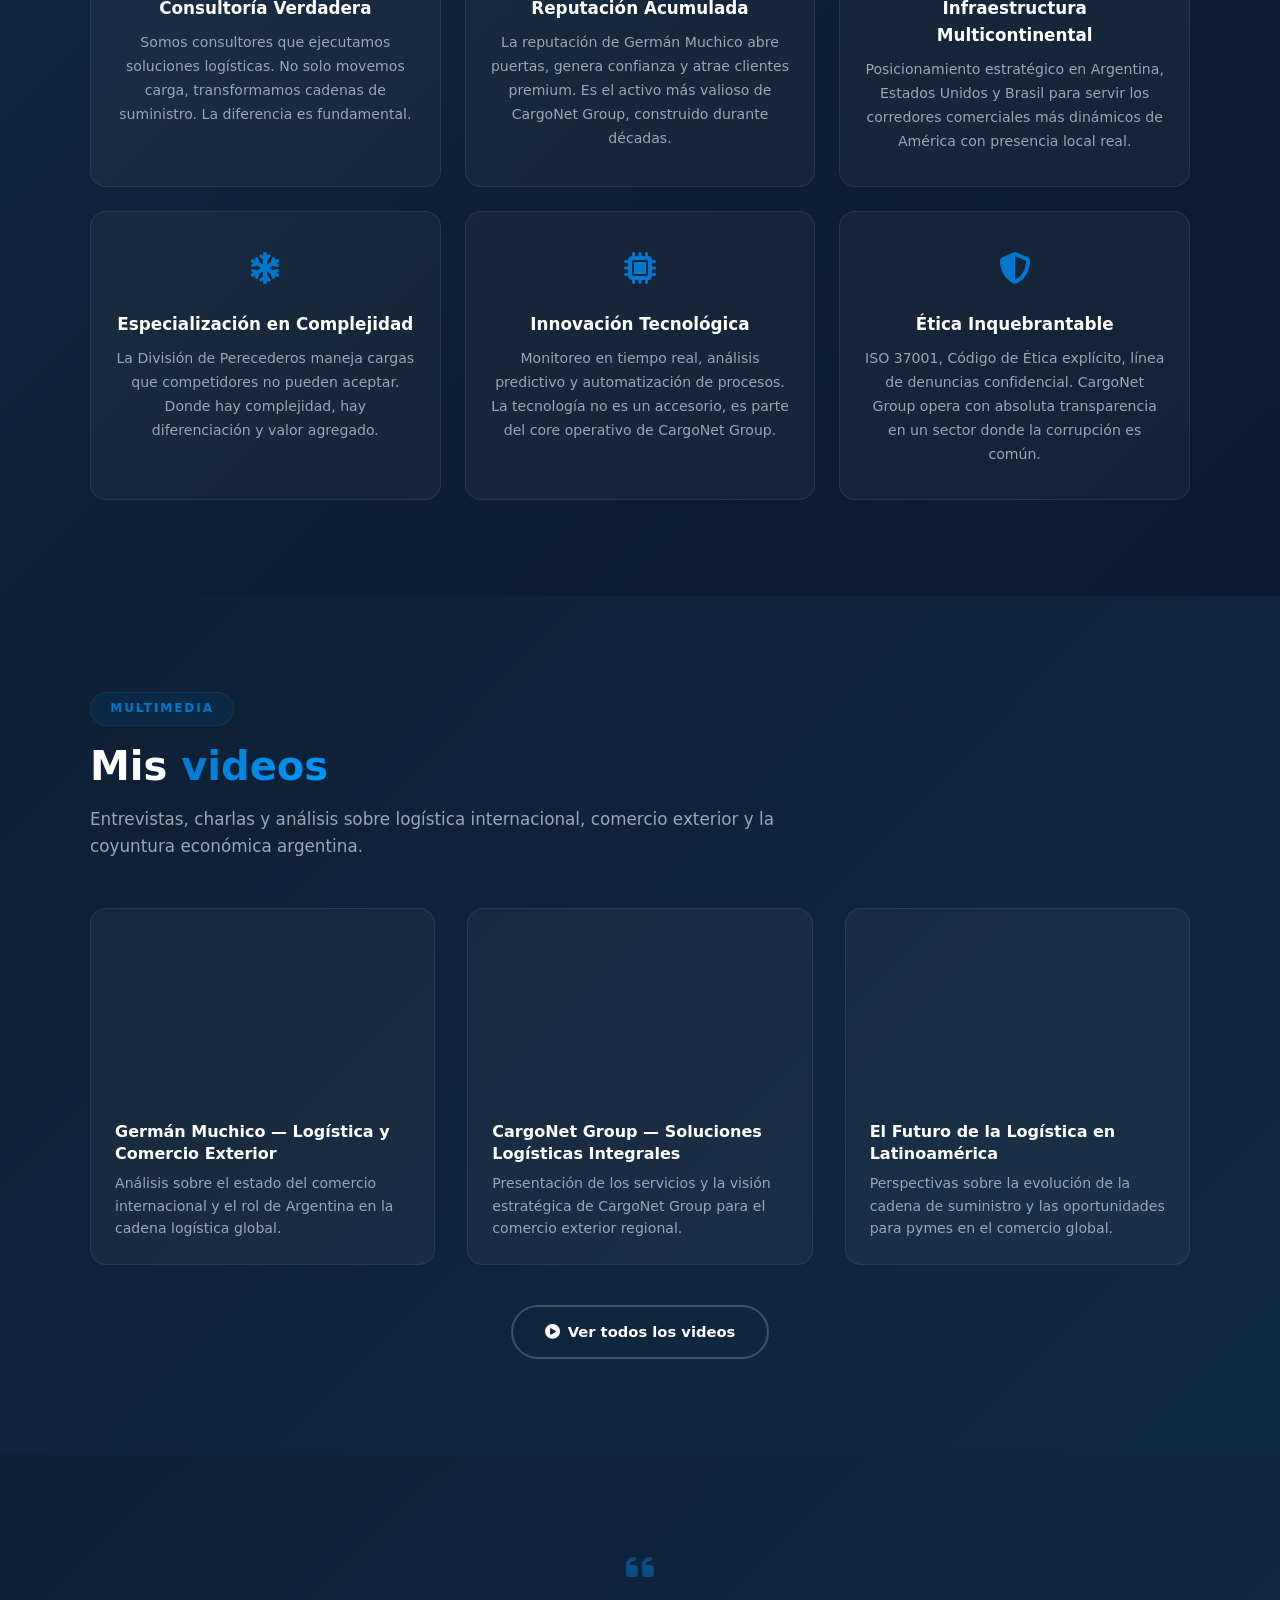
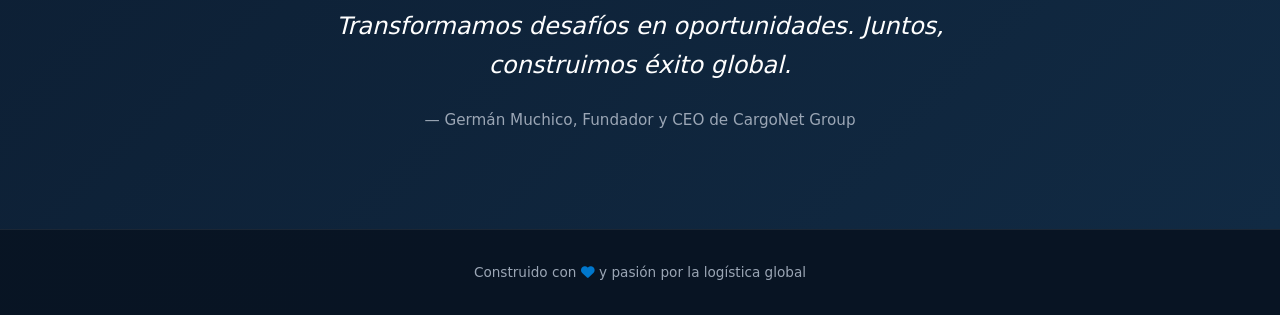
==== commit d2ec9946: "feat: add YouTube videos section to home page" ====
--- a/index.html
+++ b/index.html
@@ -237,6 +237,47 @@
   </div>
 </section>
 
+<!-- ===== VIDEOS SECTION ===== -->
+<section class="section" id="home-videos-section">
+  <div class="section-container">
+    <div class="section-tag" id="home-videos-tag">Multimedia</div>
+    <h2 class="section-title"><span id="home-videos-title">Mis </span><span class="highlight" id="home-videos-title-highlight">videos</span></h2>
+    <p class="section-subtitle" id="home-videos-subtitle">Entrevistas, charlas y análisis sobre logística internacional, comercio exterior y la coyuntura económica argentina.</p>
+    <div class="videos-grid">
+      <div class="video-card reveal reveal-delay-1">
+        <div class="video-wrapper">
+          <iframe src="https://www.youtube.com/embed/ze9kiba-984" title="Video 1" frameborder="0" allow="accelerometer; autoplay; clipboard-write; encrypted-media; gyroscope; picture-in-picture" allowfullscreen loading="lazy"></iframe>
+        </div>
+        <div class="video-info">
+          <h3 id="home-video1-title">Germán Muchico — Logística y Comercio Exterior</h3>
+          <p id="home-video1-desc">Análisis sobre el estado del comercio internacional y el rol de Argentina en la cadena logística global.</p>
+        </div>
+      </div>
+      <div class="video-card reveal reveal-delay-2">
+        <div class="video-wrapper">
+          <iframe src="https://www.youtube.com/embed/QjC19DBSS1M" title="Video 2" frameborder="0" allow="accelerometer; autoplay; clipboard-write; encrypted-media; gyroscope; picture-in-picture" allowfullscreen loading="lazy"></iframe>
+        </div>
+        <div class="video-info">
+          <h3 id="home-video2-title">CargoNet Group — Soluciones Logísticas Integrales</h3>
+          <p id="home-video2-desc">Presentación de los servicios y la visión estratégica de CargoNet Group para el comercio exterior regional.</p>
+        </div>
+      </div>
+      <div class="video-card reveal reveal-delay-3">
+        <div class="video-wrapper">
+          <iframe src="https://www.youtube.com/embed/b42XIrKfCaw" title="Video 3" frameborder="0" allow="accelerometer; autoplay; clipboard-write; encrypted-media; gyroscope; picture-in-picture" allowfullscreen loading="lazy"></iframe>
+        </div>
+        <div class="video-info">
+          <h3 id="home-video3-title">El Futuro de la Logística en Latinoamérica</h3>
+          <p id="home-video3-desc">Perspectivas sobre la evolución de la cadena de suministro y las oportunidades para pymes en el comercio global.</p>
+        </div>
+      </div>
+    </div>
+    <div style="text-align:center; margin-top:2.5rem">
+      <a href="multimedia.html" class="btn btn-outline"><i class="fas fa-play-circle"></i> <span id="home-videos-btn">Ver todos los videos</span></a>
+    </div>
+  </div>
+</section>
+
 <!-- ===== QUOTE SECTION ===== -->
 <section class="section" id="quote-section">
   <div class="section-container" style="text-align:center">
--- a/css/styles.css
+++ b/css/styles.css
@@ -1308,6 +1308,10 @@
   background: var(--bg-gradient-2);
 }
 
+#home-videos-section {
+  background: var(--bg-gradient-2);
+}
+
 #multimedia-perfiles {
   background: var(--bg-gradient-1);
 }
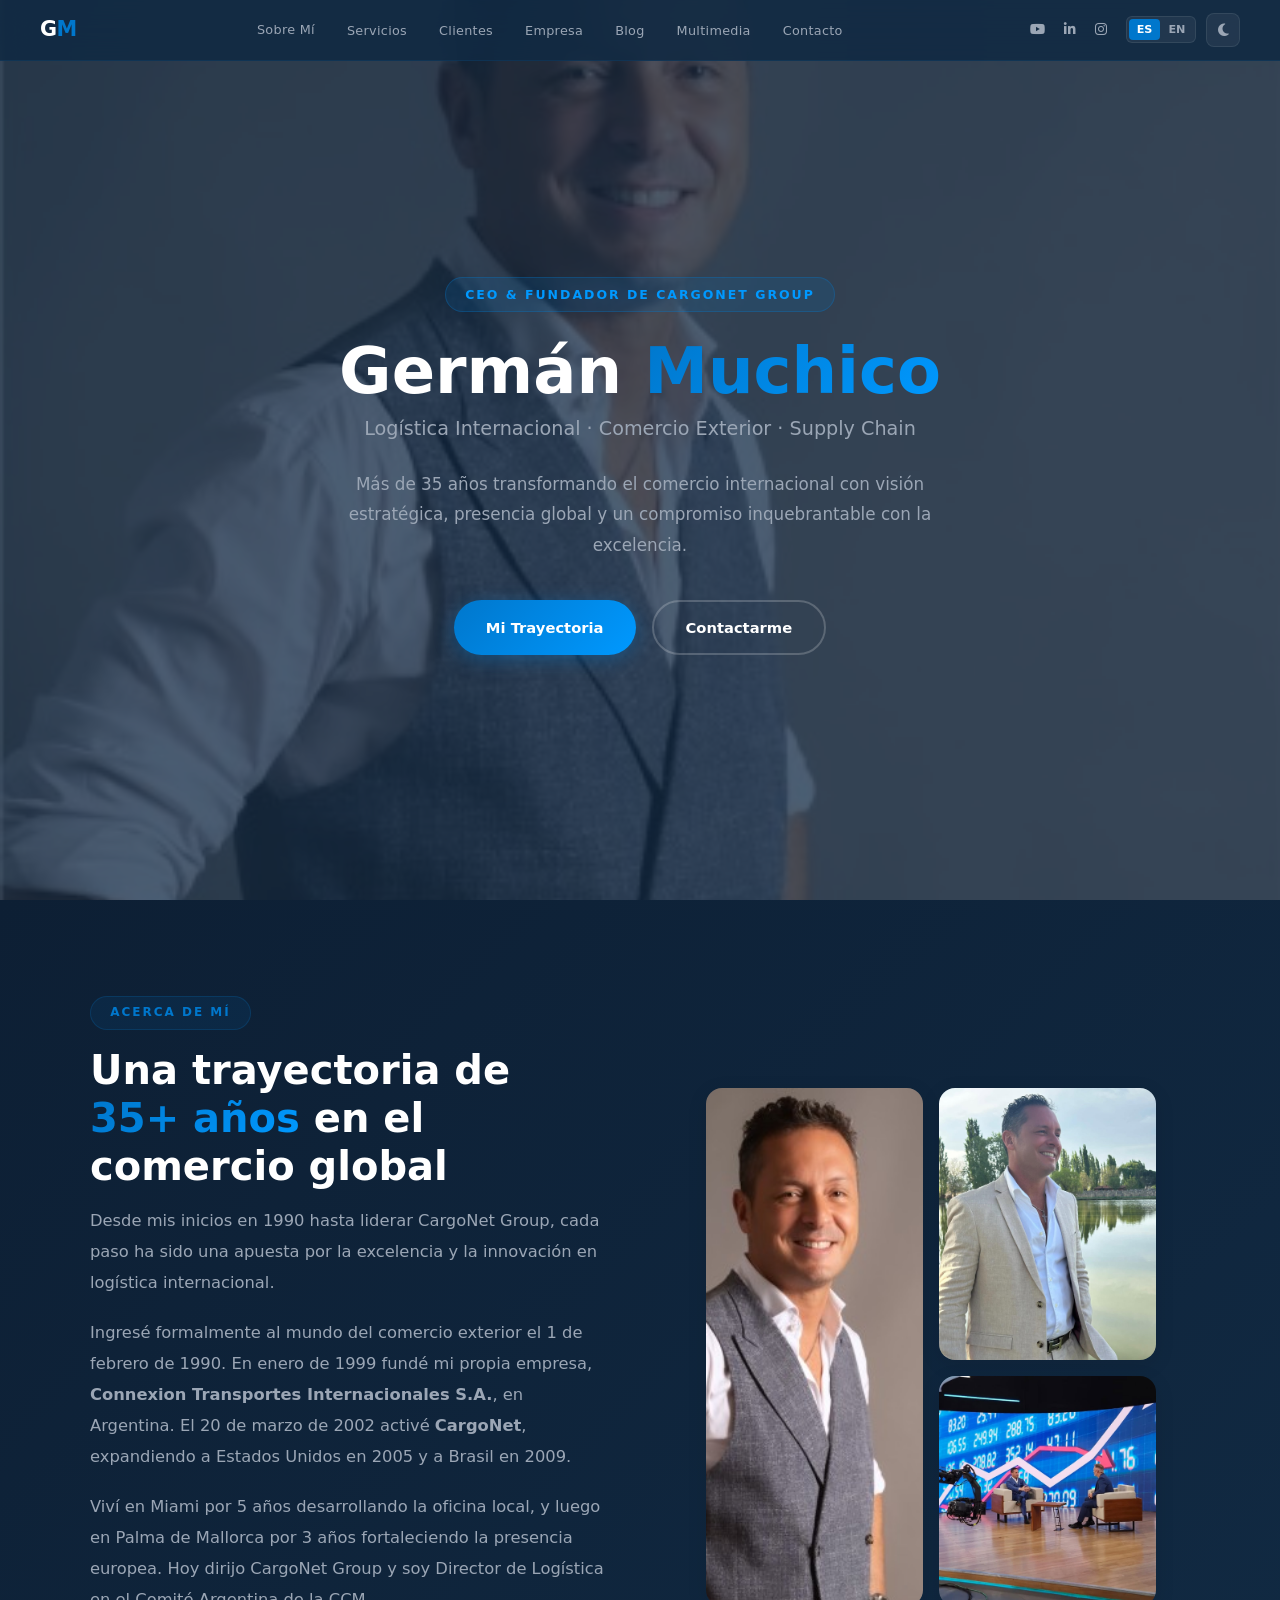
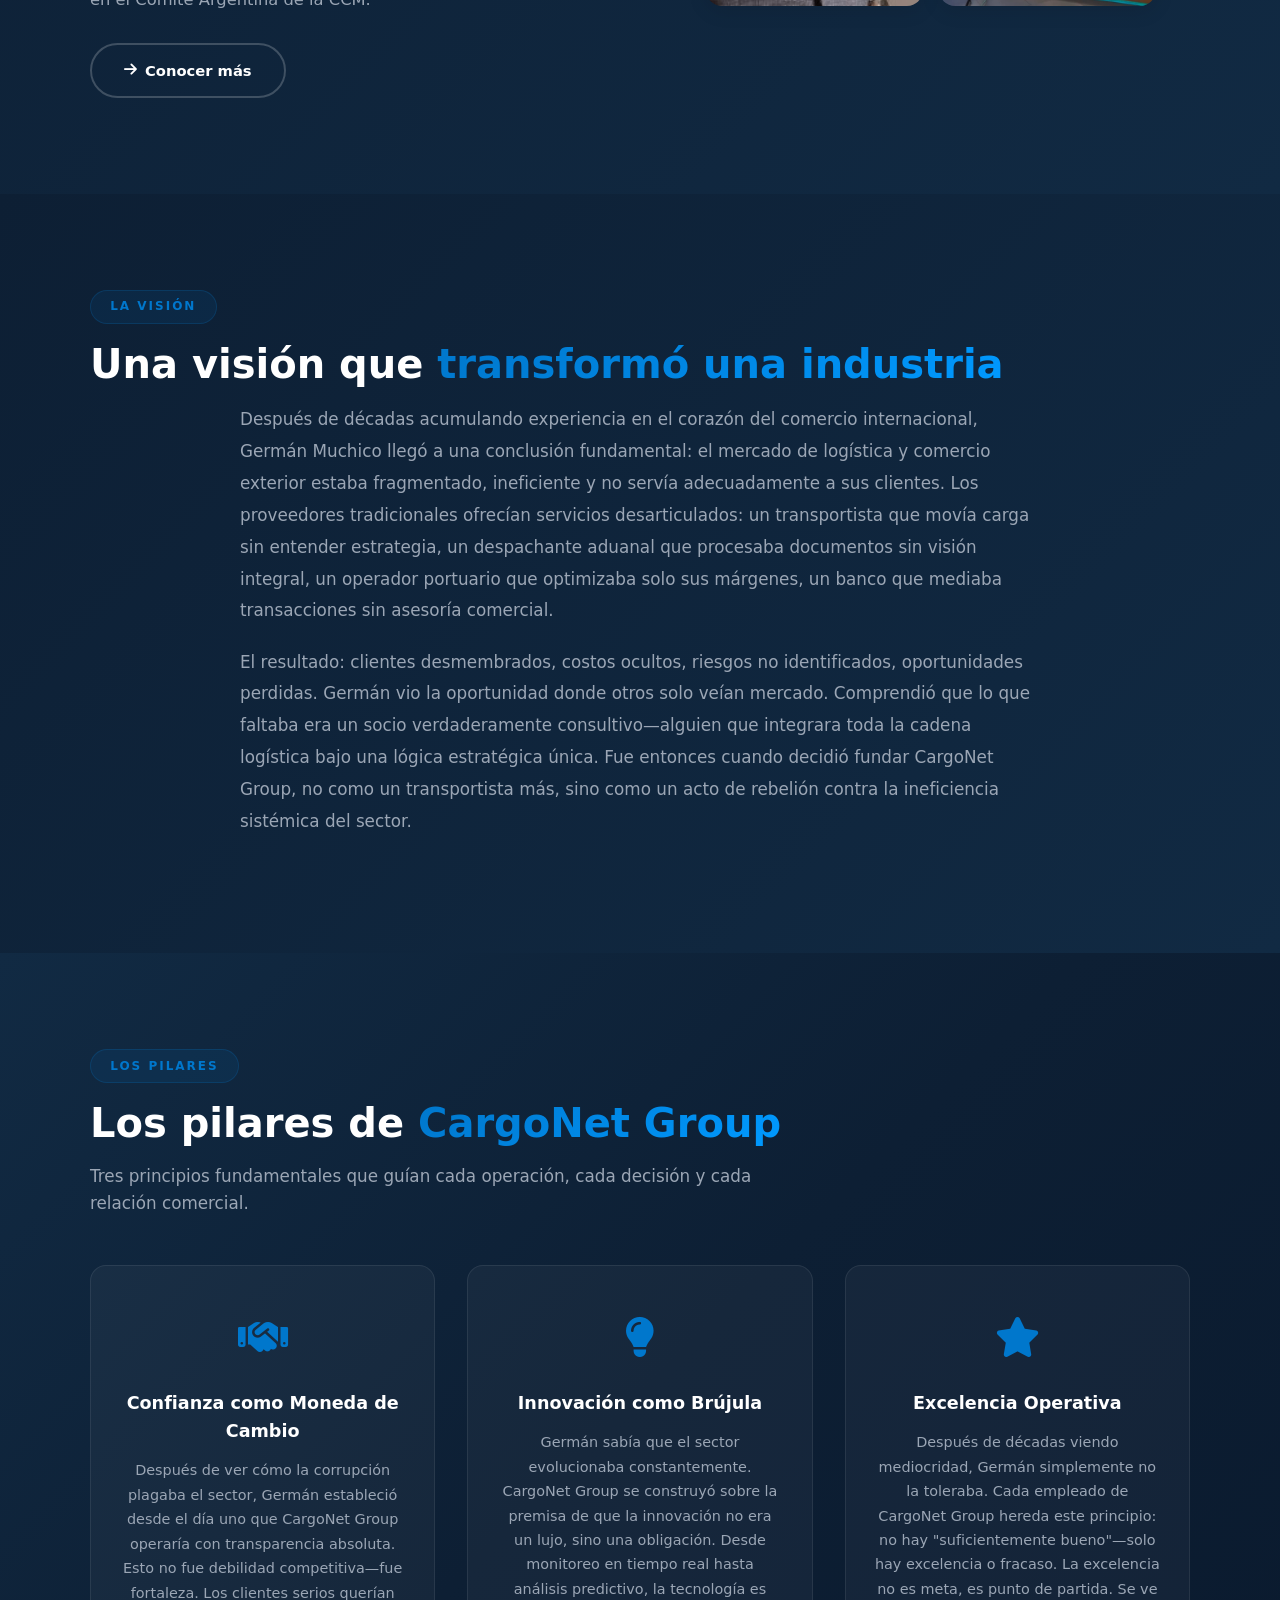
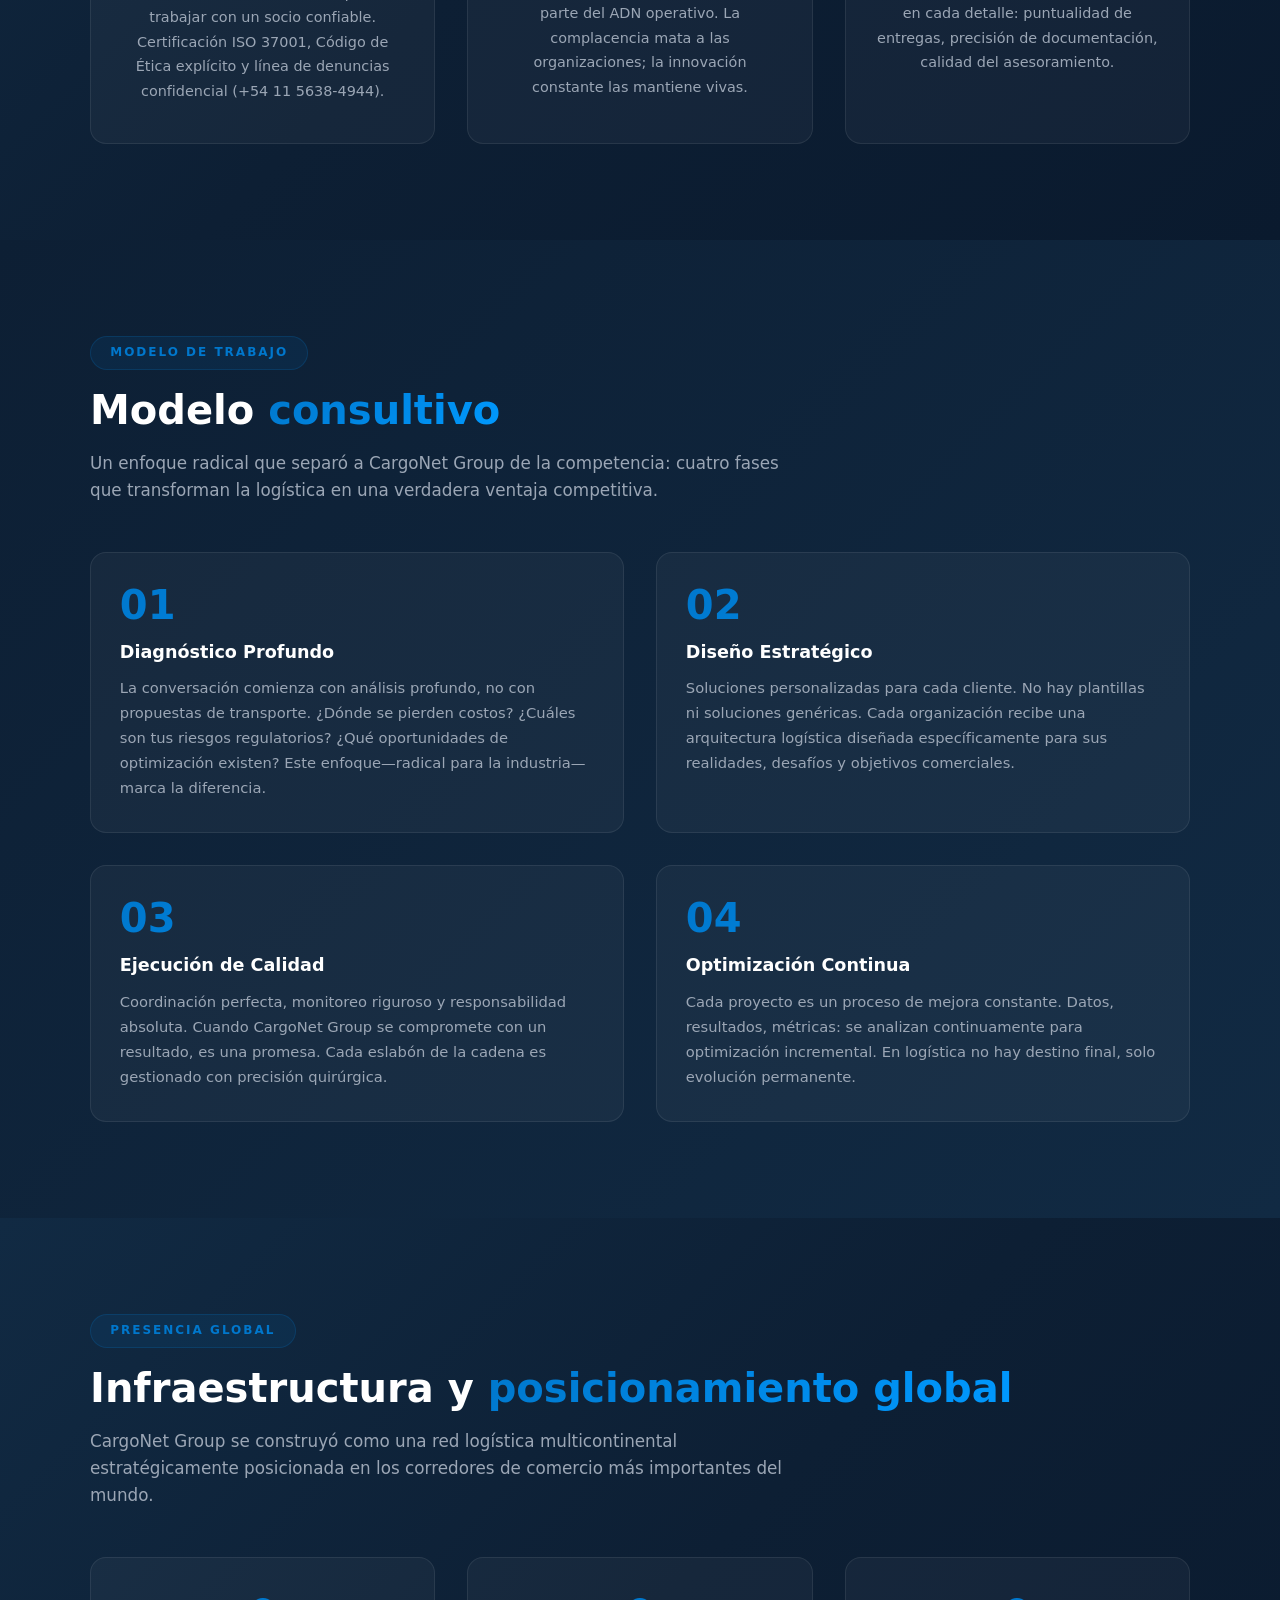
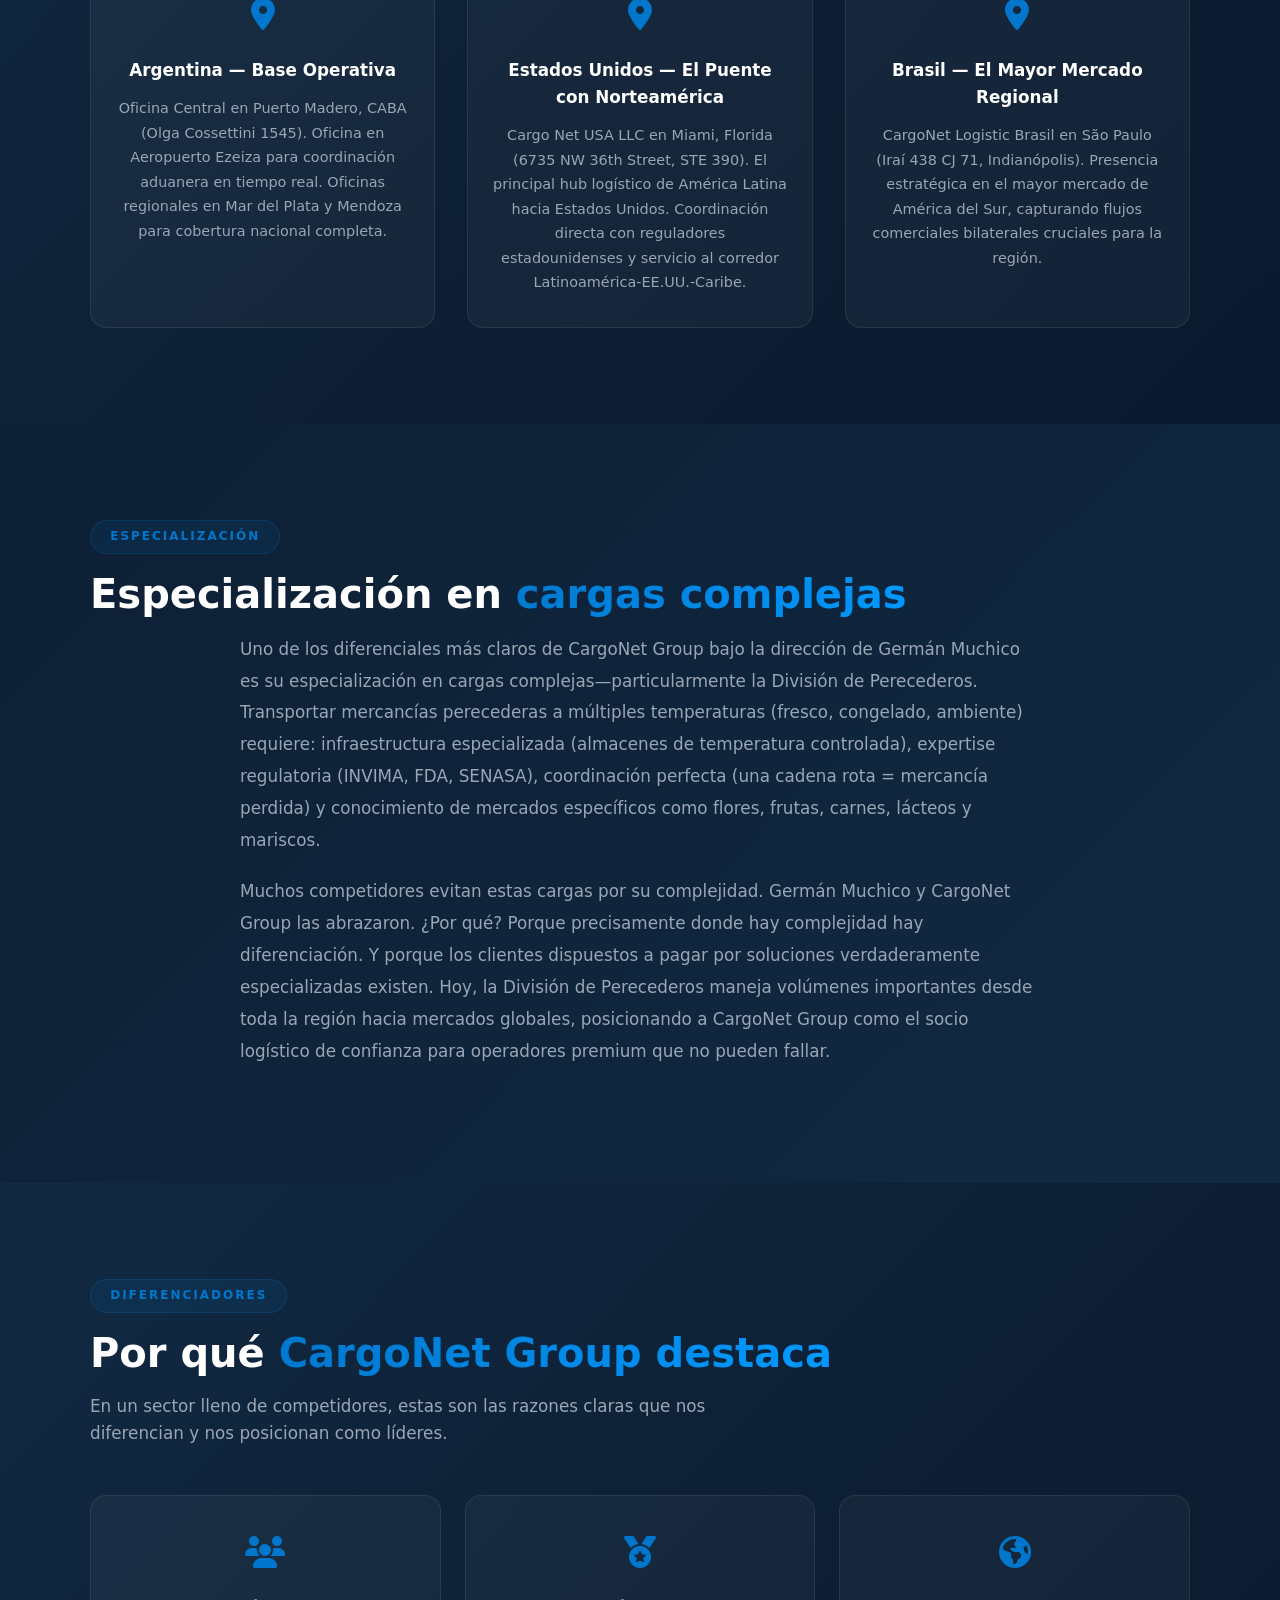
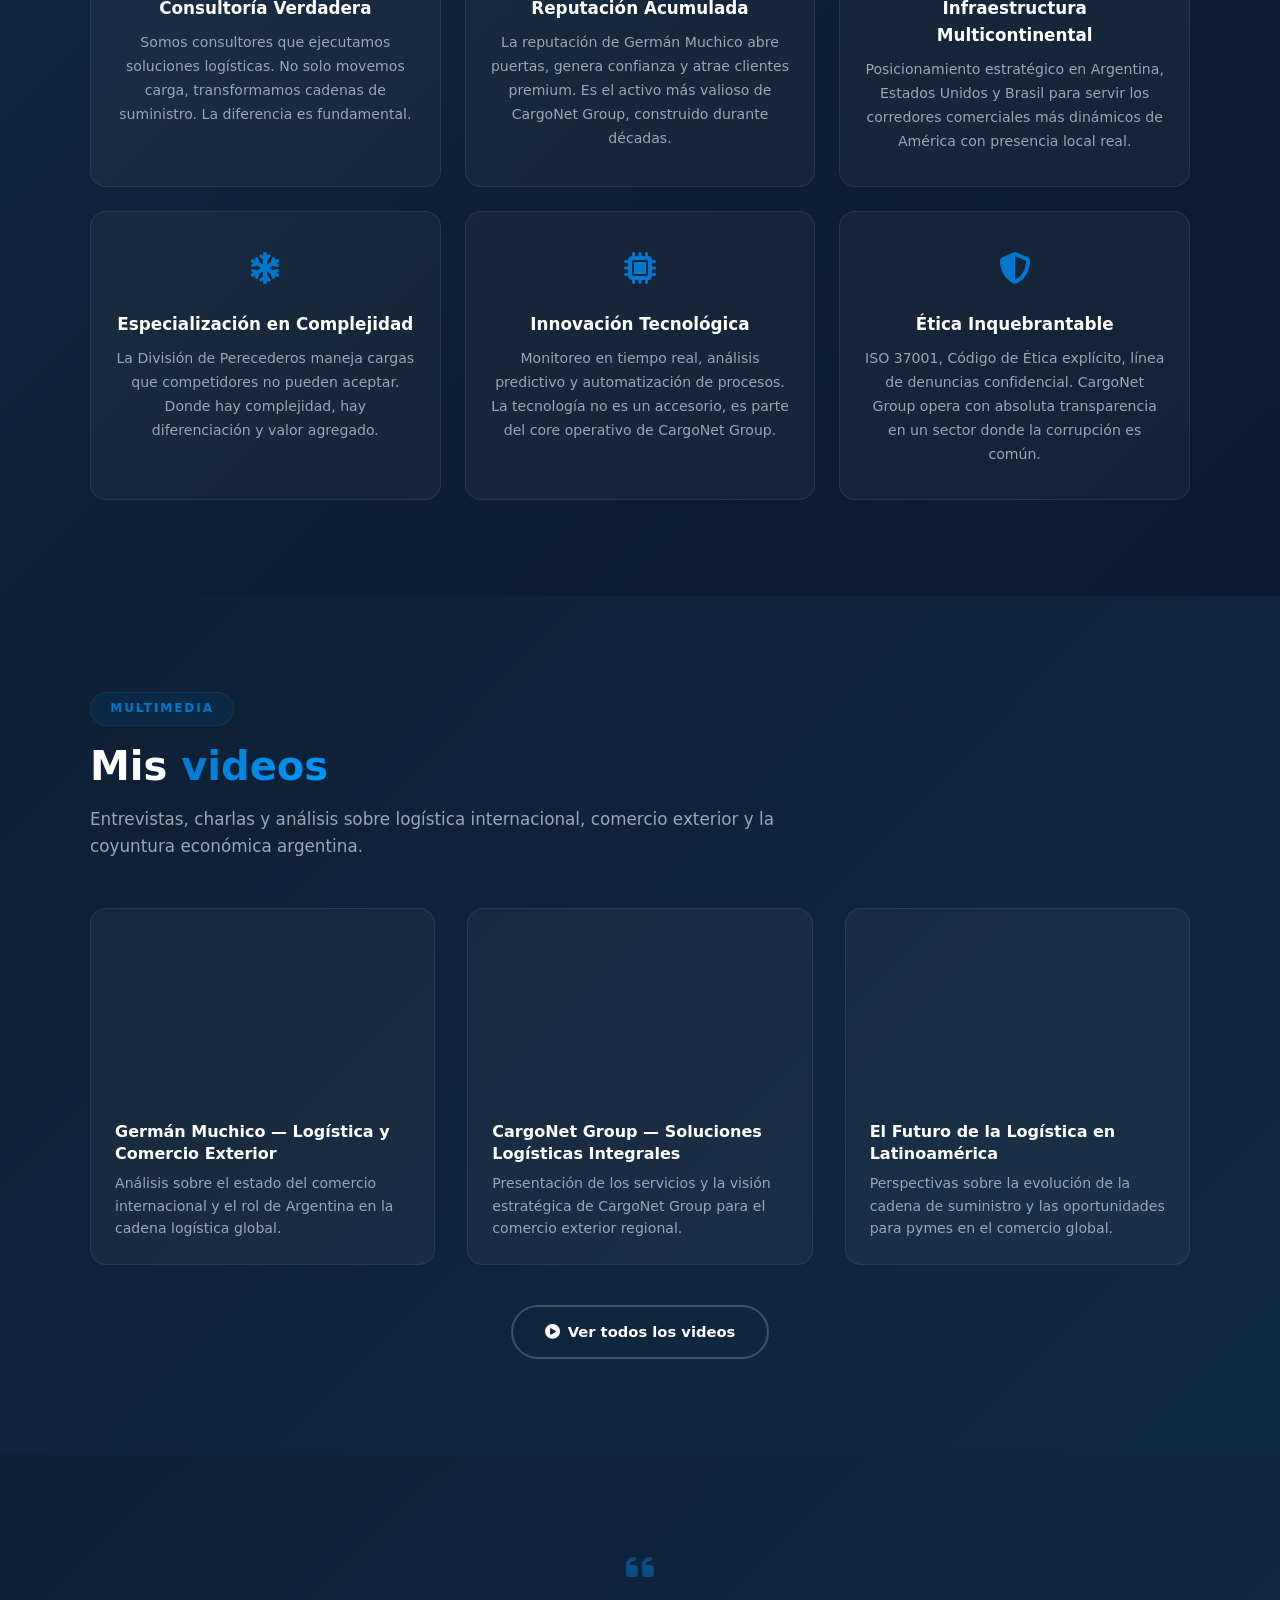
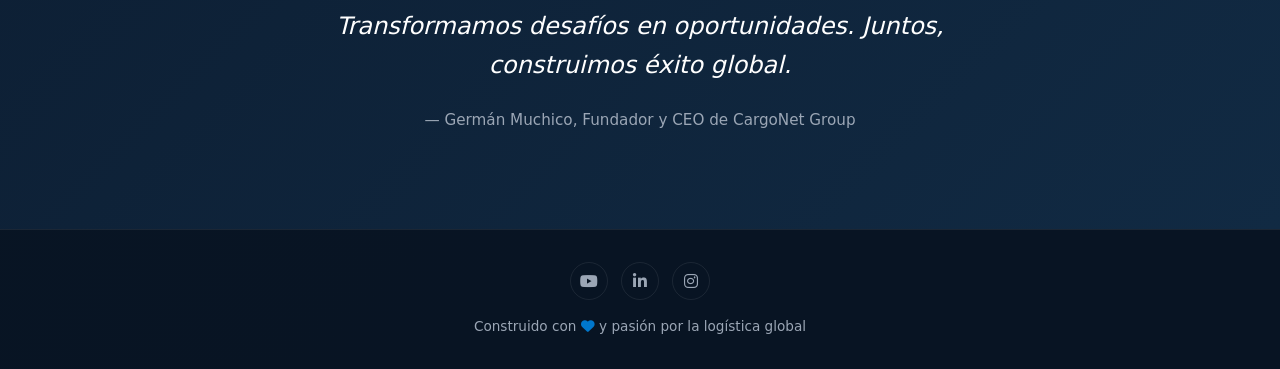
==== commit f4914fe0: "refactor: reorganize navbar with Sobre Mí dropdown, add social links to header/footer - Remove Inici" ====
--- a/index.html
+++ b/index.html
@@ -21,17 +21,26 @@
   <div class="nav-container">
     <a href="index.html" class="nav-logo">G<span>M</span></a>
     <ul class="nav-links">
-      <li><a href="index.html" id="nav-inicio" class="active">Inicio</a></li>
-      <li><a href="trayectoria.html" id="nav-trayectoria">Trayectoria</a></li>
+      <li class="has-dropdown">
+        <a href="#" id="nav-sobremi">Sobre Mí <i class="fas fa-chevron-down dropdown-arrow"></i></a>
+        <ul class="dropdown-menu">
+          <li><a href="trayectoria.html" id="nav-trayectoria">Trayectoria</a></li>
+          <li><a href="casos-de-exito.html" id="nav-casos">Casos de Éxito</a></li>
+        </ul>
+      </li>
       <li><a href="servicios.html" id="nav-servicios">Servicios</a></li>
       <li><a href="clientes.html" id="nav-clientes">Clientes</a></li>
       <li><a href="empresa.html" id="nav-empresa">Empresa</a></li>
-      <li><a href="casos-de-exito.html" id="nav-casos">Casos de Éxito</a></li>
       <li><a href="blog.html" id="nav-blog">Blog</a></li>
       <li><a href="multimedia.html" id="nav-multimedia">Multimedia</a></li>
       <li><a href="contacto.html" id="nav-contacto">Contacto</a></li>
     </ul>
     <div class="nav-controls">
+      <div class="nav-social">
+        <a href="https://www.youtube.com/@germuchico" target="_blank" rel="noopener" title="YouTube"><i class="fab fa-youtube"></i></a>
+        <a href="https://www.linkedin.com/in/german-muchico" target="_blank" rel="noopener" title="LinkedIn"><i class="fab fa-linkedin-in"></i></a>
+        <a href="https://www.instagram.com/germanmuchico/" target="_blank" rel="noopener" title="Instagram"><i class="fab fa-instagram"></i></a>
+      </div>
       <div class="lang-toggle">
         <button class="lang-btn active" data-lang="es">ES</button>
         <button class="lang-btn" data-lang="en">EN</button>
@@ -290,6 +299,11 @@
 </section>
 
 <footer>
+  <div class="footer-social">
+    <a href="https://www.youtube.com/@germuchico" target="_blank" rel="noopener" title="YouTube"><i class="fab fa-youtube"></i></a>
+    <a href="https://www.linkedin.com/in/german-muchico" target="_blank" rel="noopener" title="LinkedIn"><i class="fab fa-linkedin-in"></i></a>
+    <a href="https://www.instagram.com/germanmuchico/" target="_blank" rel="noopener" title="Instagram"><i class="fab fa-instagram"></i></a>
+  </div>
   <p id="footer-i18n">Construido con <i class="fas fa-heart heart"></i> y pasión por la logística global</p>
 </footer>
 
--- a/css/styles.css
+++ b/css/styles.css
@@ -140,6 +140,90 @@
   background: rgba(0,119,204,0.08);
 }
 
+/* ===== NAV DROPDOWN ===== */
+.has-dropdown {
+  position: relative;
+}
+
+.has-dropdown > a {
+  display: inline-flex;
+  align-items: center;
+  gap: 0.35rem;
+}
+
+.dropdown-arrow {
+  font-size: 0.55rem;
+  transition: var(--transition);
+}
+
+.has-dropdown:hover .dropdown-arrow {
+  transform: rotate(180deg);
+}
+
+.dropdown-menu {
+  display: none;
+  position: absolute;
+  top: 100%;
+  left: 0;
+  min-width: 180px;
+  background: var(--navbar-bg);
+  backdrop-filter: blur(20px);
+  -webkit-backdrop-filter: blur(20px);
+  border: 1px solid var(--navbar-border);
+  border-radius: var(--radius-sm);
+  list-style: none;
+  padding: 0.4rem;
+  margin-top: 0.5rem;
+  box-shadow: var(--shadow);
+  z-index: 100;
+}
+
+.has-dropdown:hover .dropdown-menu {
+  display: block;
+}
+
+.dropdown-menu li a {
+  display: block;
+  padding: 0.5rem 1rem;
+  font-size: 0.8rem;
+  border-radius: 6px;
+}
+
+.dropdown-menu li a:hover,
+.dropdown-menu li a.active {
+  background: rgba(0,119,204,0.08);
+  color: var(--text-primary);
+}
+
+/* ===== NAV SOCIAL ===== */
+.nav-social {
+  display: flex;
+  align-items: center;
+  gap: 0.1rem;
+}
+
+.nav-social a {
+  width: 30px;
+  height: 30px;
+  display: flex;
+  align-items: center;
+  justify-content: center;
+  color: var(--text-secondary);
+  border-radius: 6px;
+  text-decoration: none;
+  font-size: 0.85rem;
+  transition: var(--transition);
+}
+
+.nav-social a:hover {
+  color: var(--text-primary);
+  background: rgba(0,119,204,0.08);
+}
+
+.nav-social a[title="YouTube"]:hover { color: #ff0000; }
+.nav-social a[title="LinkedIn"]:hover { color: #0a66c2; }
+.nav-social a[title="Instagram"]:hover { color: #e4405f; }
+
 .nav-controls {
   display: flex;
   align-items: center;
@@ -754,6 +838,36 @@
   text-align: center;
   border-top: 1px solid var(--border-color);
 }
+
+.footer-social {
+  display: flex;
+  justify-content: center;
+  gap: 0.8rem;
+  margin-bottom: 1rem;
+}
+
+.footer-social a {
+  width: 38px;
+  height: 38px;
+  display: flex;
+  align-items: center;
+  justify-content: center;
+  color: var(--text-secondary);
+  border: 1px solid var(--border-color);
+  border-radius: 50%;
+  text-decoration: none;
+  font-size: 1rem;
+  transition: var(--transition);
+}
+
+.footer-social a:hover {
+  transform: translateY(-3px);
+  box-shadow: var(--shadow-sm);
+}
+
+.footer-social a[title="YouTube"]:hover { color: #ff0000; border-color: #ff0000; }
+.footer-social a[title="LinkedIn"]:hover { color: #0a66c2; border-color: #0a66c2; }
+.footer-social a[title="Instagram"]:hover { color: #e4405f; border-color: #e4405f; }
 
 footer p {
   color: var(--text-secondary);
@@ -823,6 +937,33 @@
   .nav-links.active { right: 0; }
   .nav-toggle { display: flex; z-index: 1001; }
 
+  .has-dropdown > a {
+    justify-content: center;
+  }
+
+  .dropdown-menu {
+    position: static;
+    background: transparent;
+    backdrop-filter: none;
+    border: none;
+    box-shadow: none;
+    padding: 0;
+    margin-top: 0.3rem;
+    display: none;
+  }
+
+  .has-dropdown.open .dropdown-menu {
+    display: block;
+  }
+
+  .dropdown-menu li a {
+    font-size: 0.9rem;
+    padding: 0.4rem 1rem;
+    color: var(--text-secondary);
+  }
+
+  .nav-social { display: none; }
+
   .nav-toggle.active span:nth-child(1) { transform: rotate(45deg) translate(5px, 5px); }
   .nav-toggle.active span:nth-child(2) { opacity: 0; }
   .nav-toggle.active span:nth-child(3) { transform: rotate(-45deg) translate(5px, -5px); }
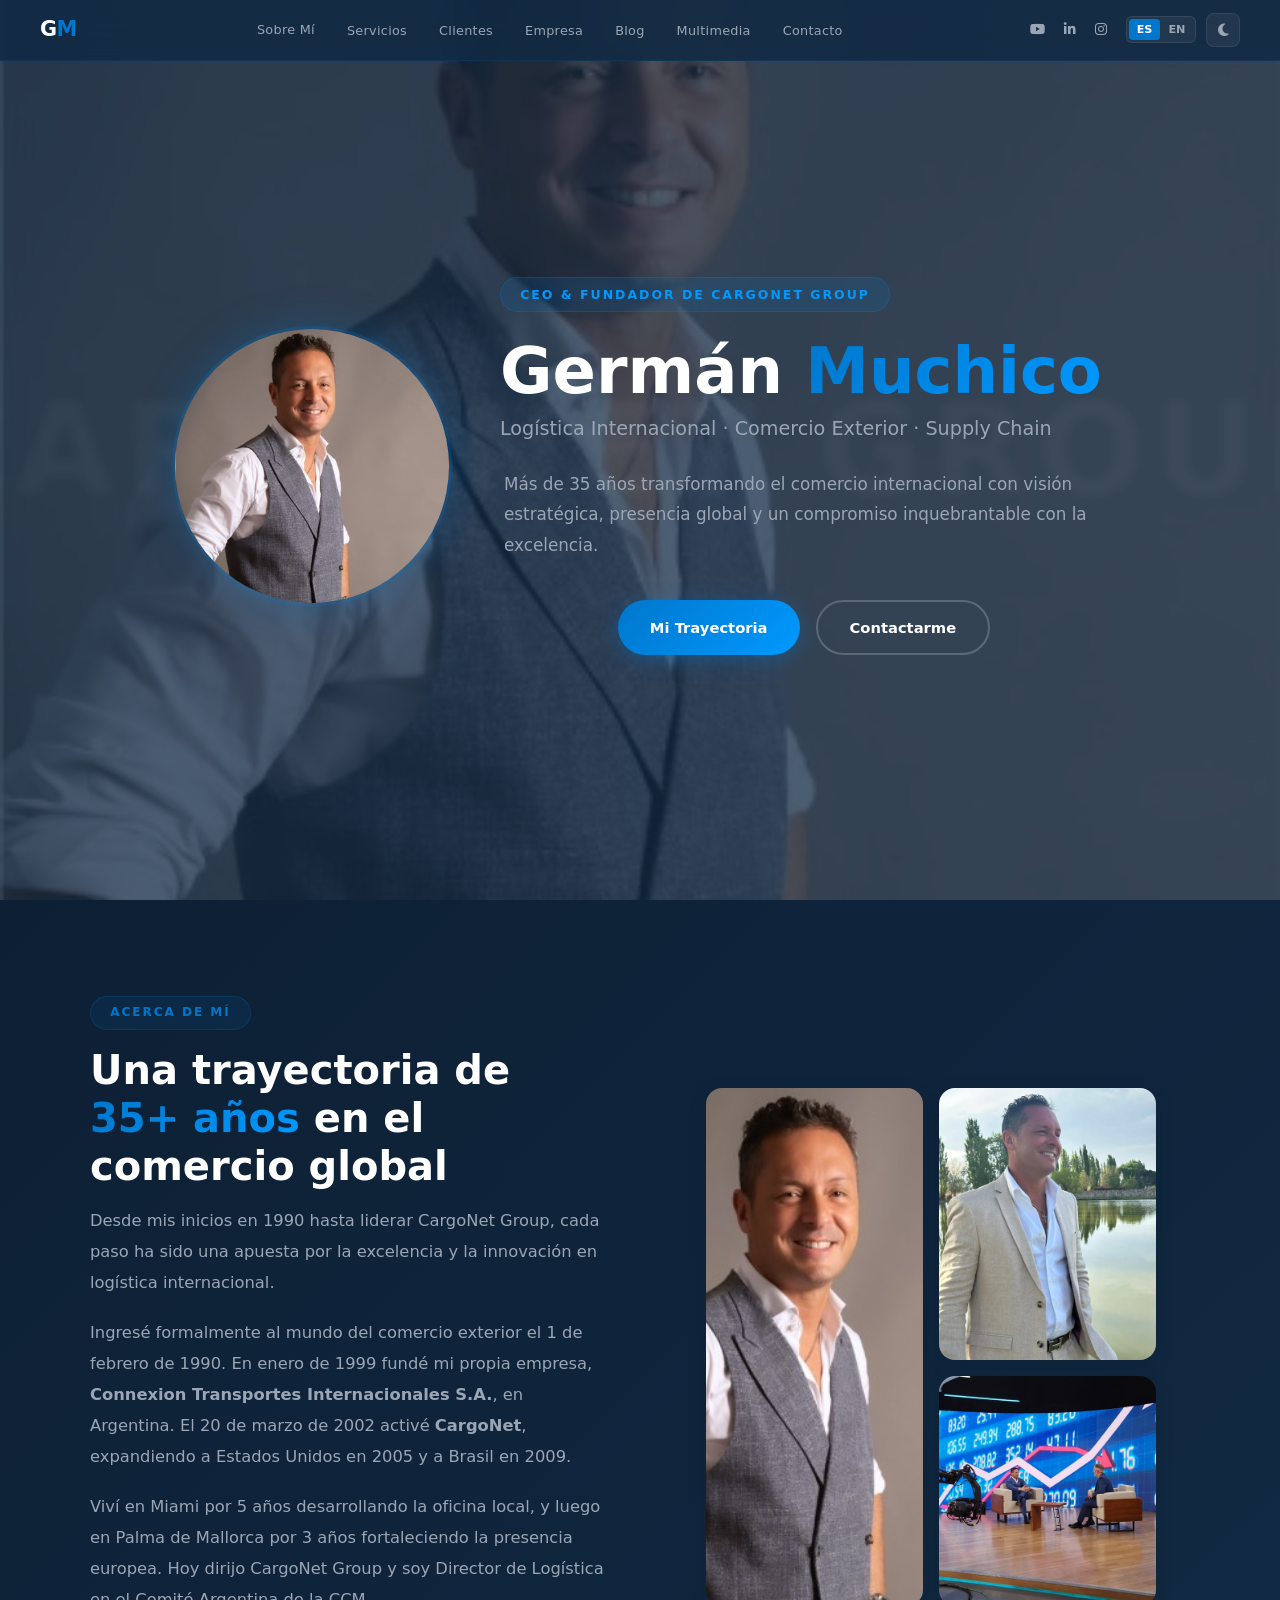
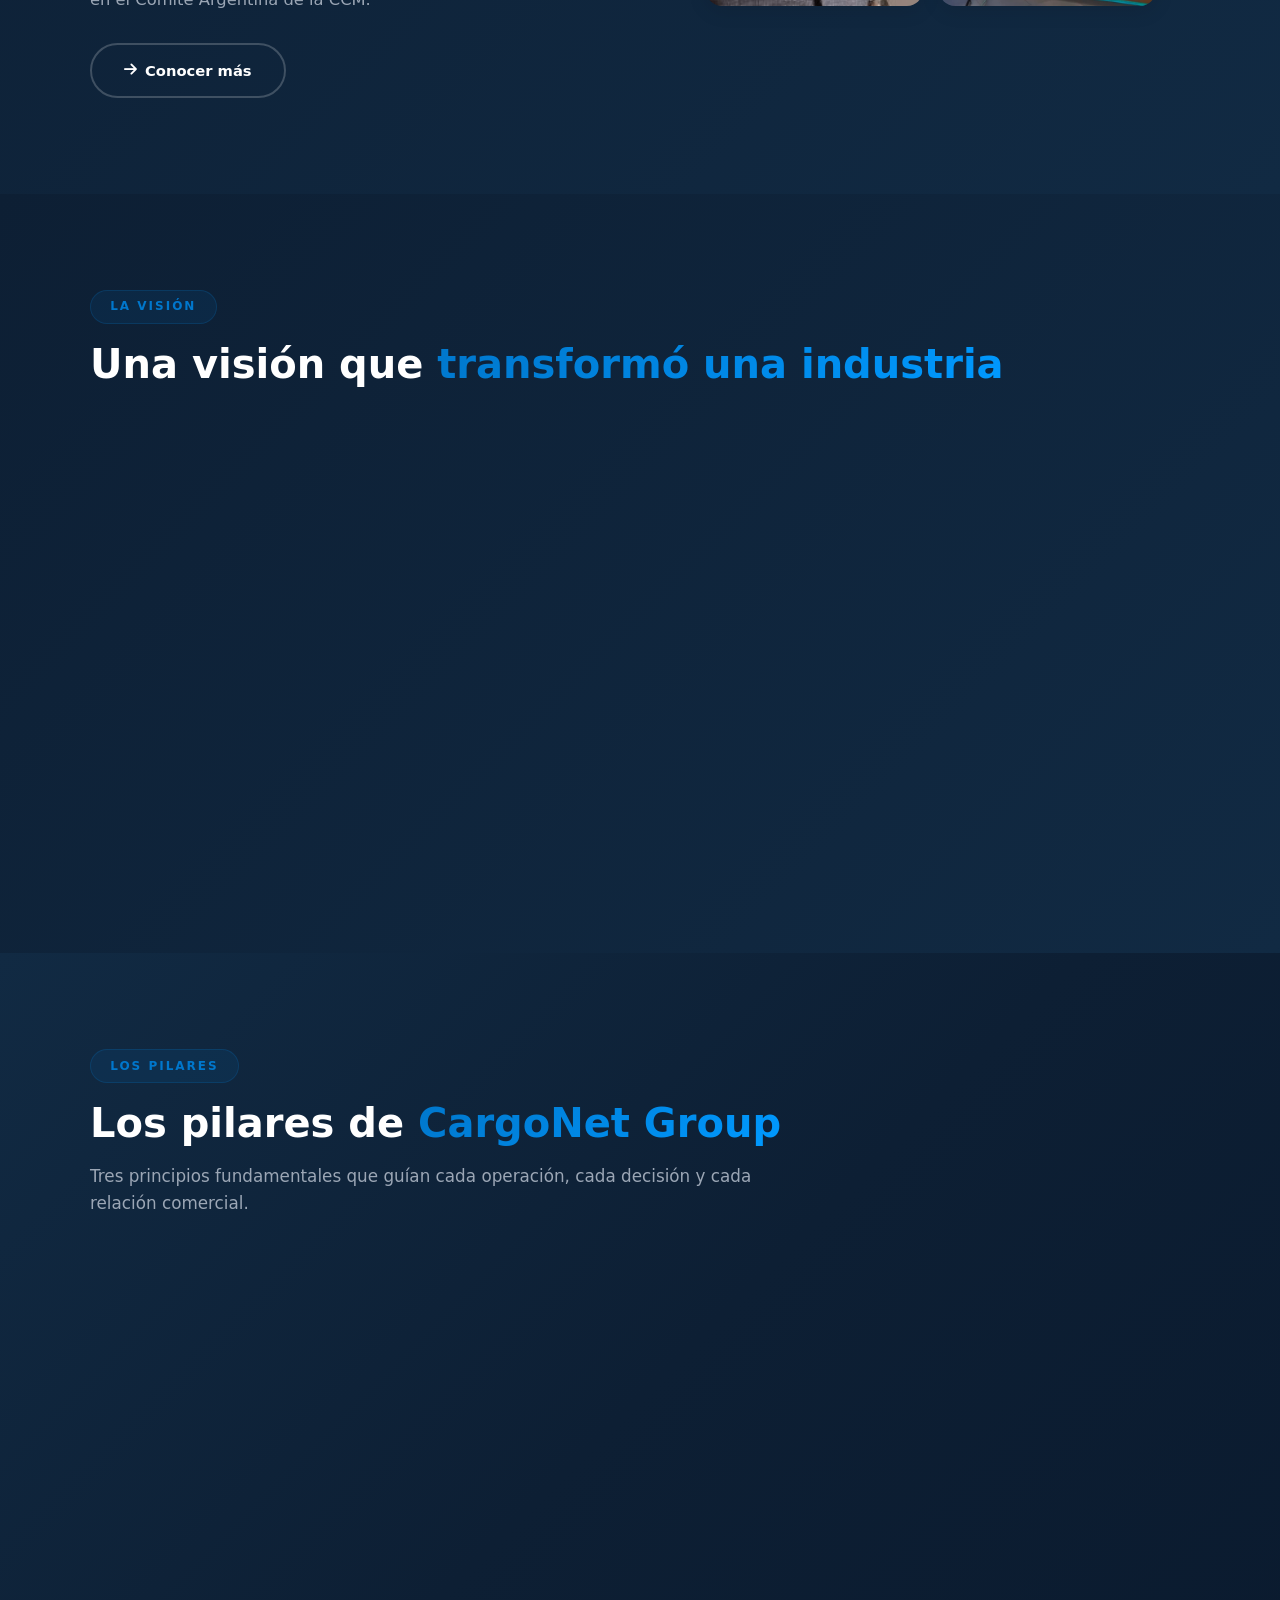
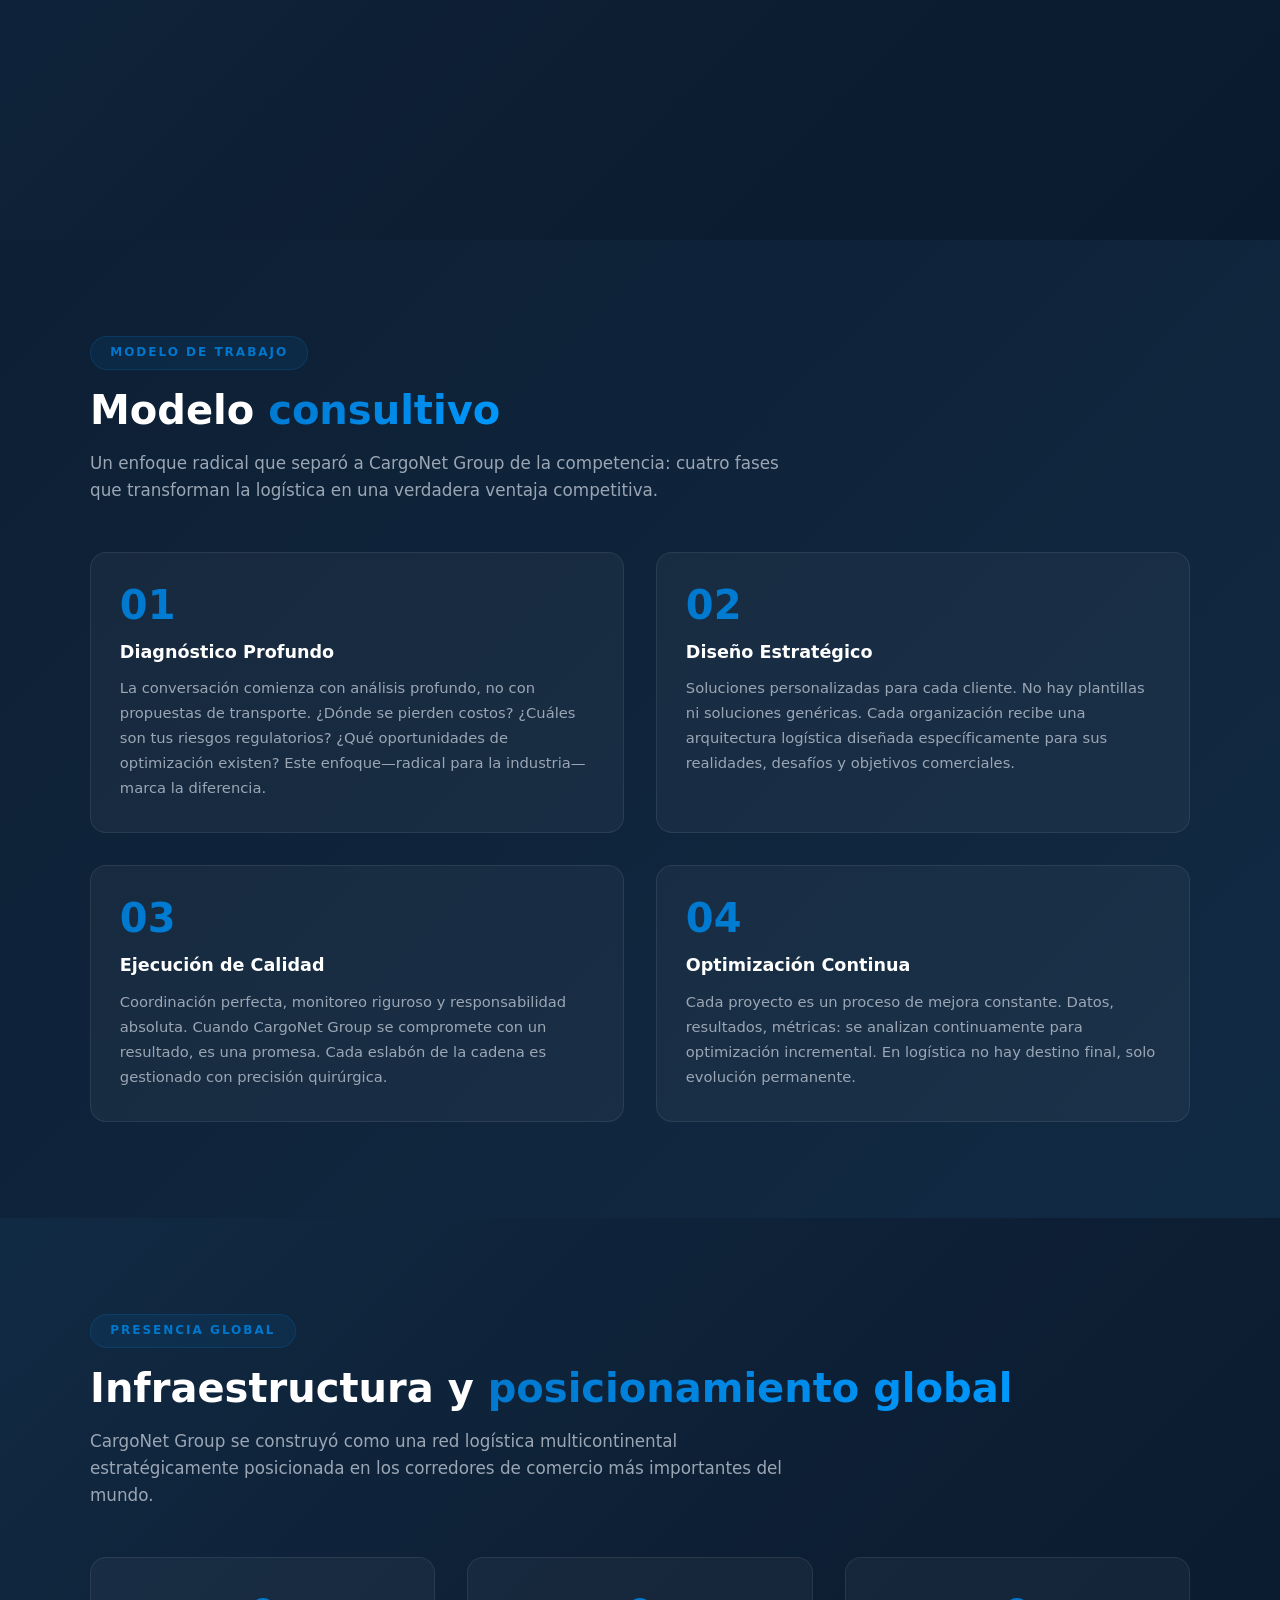
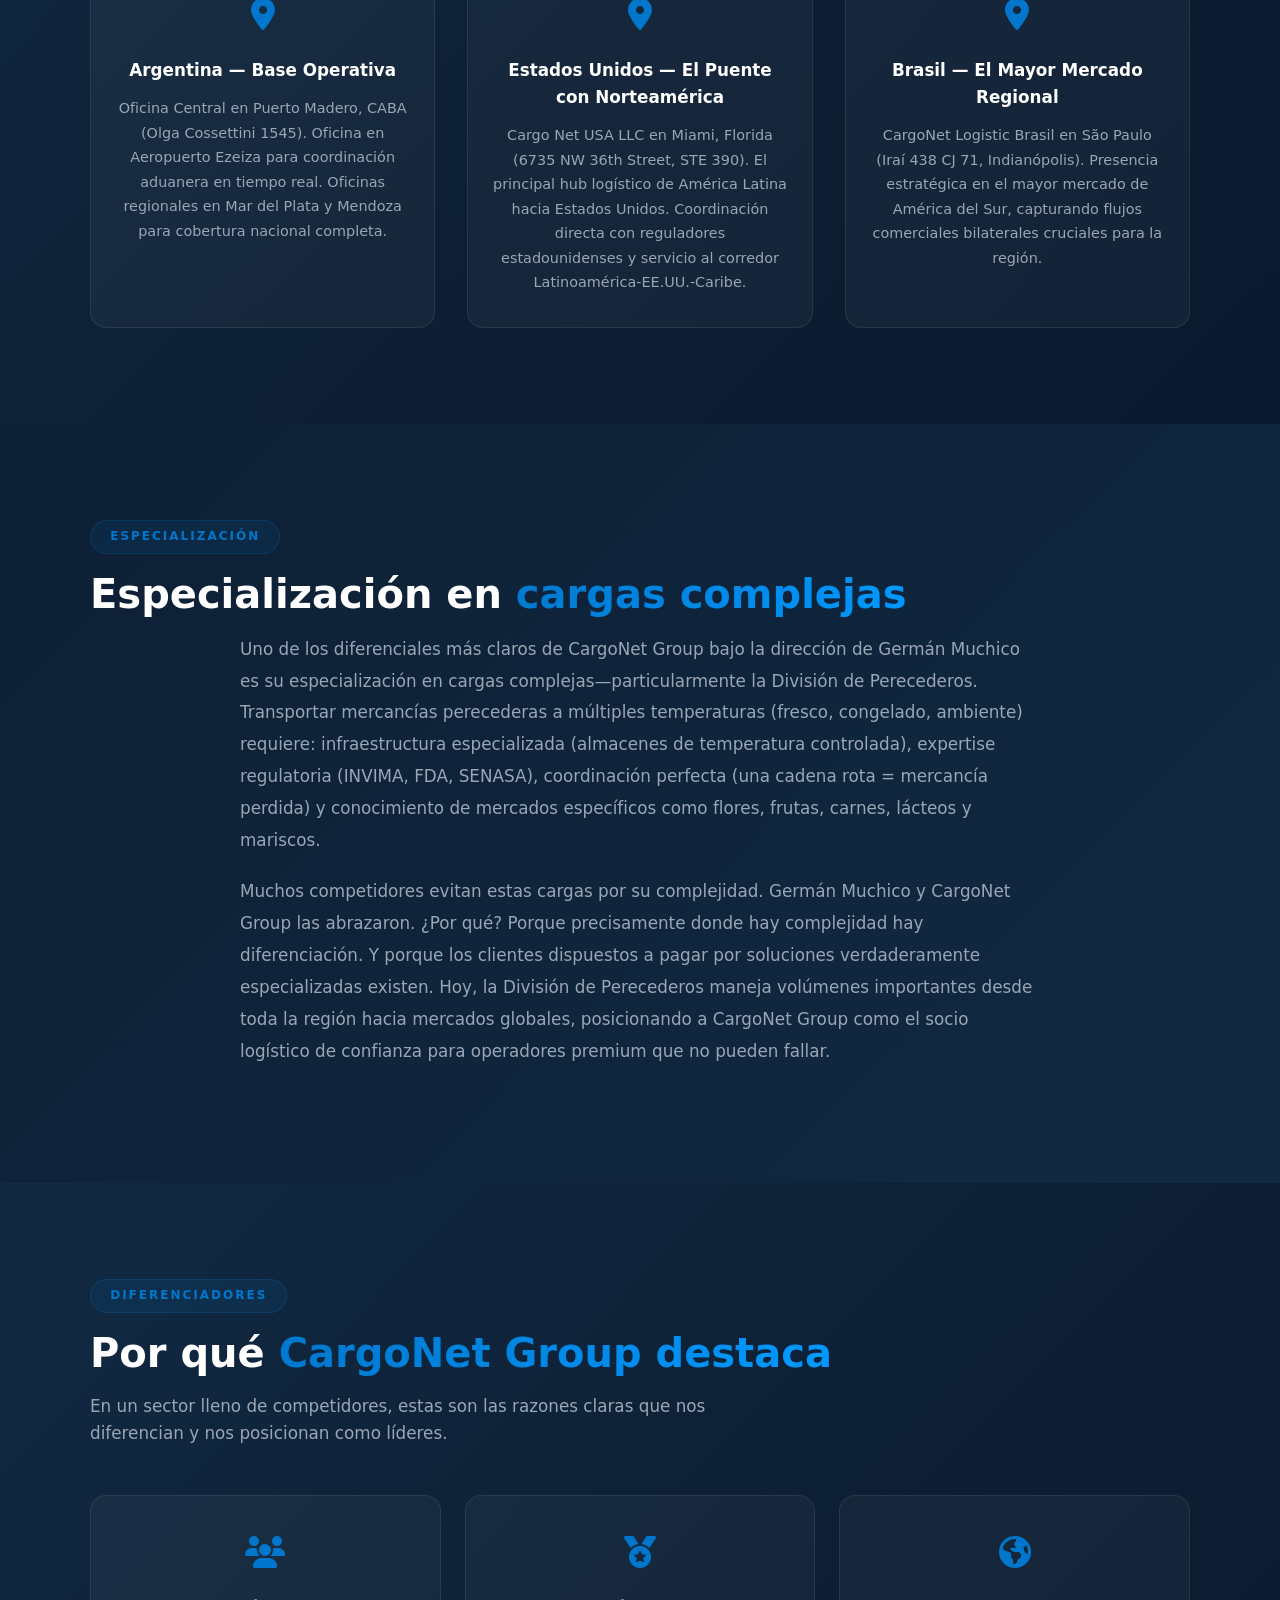
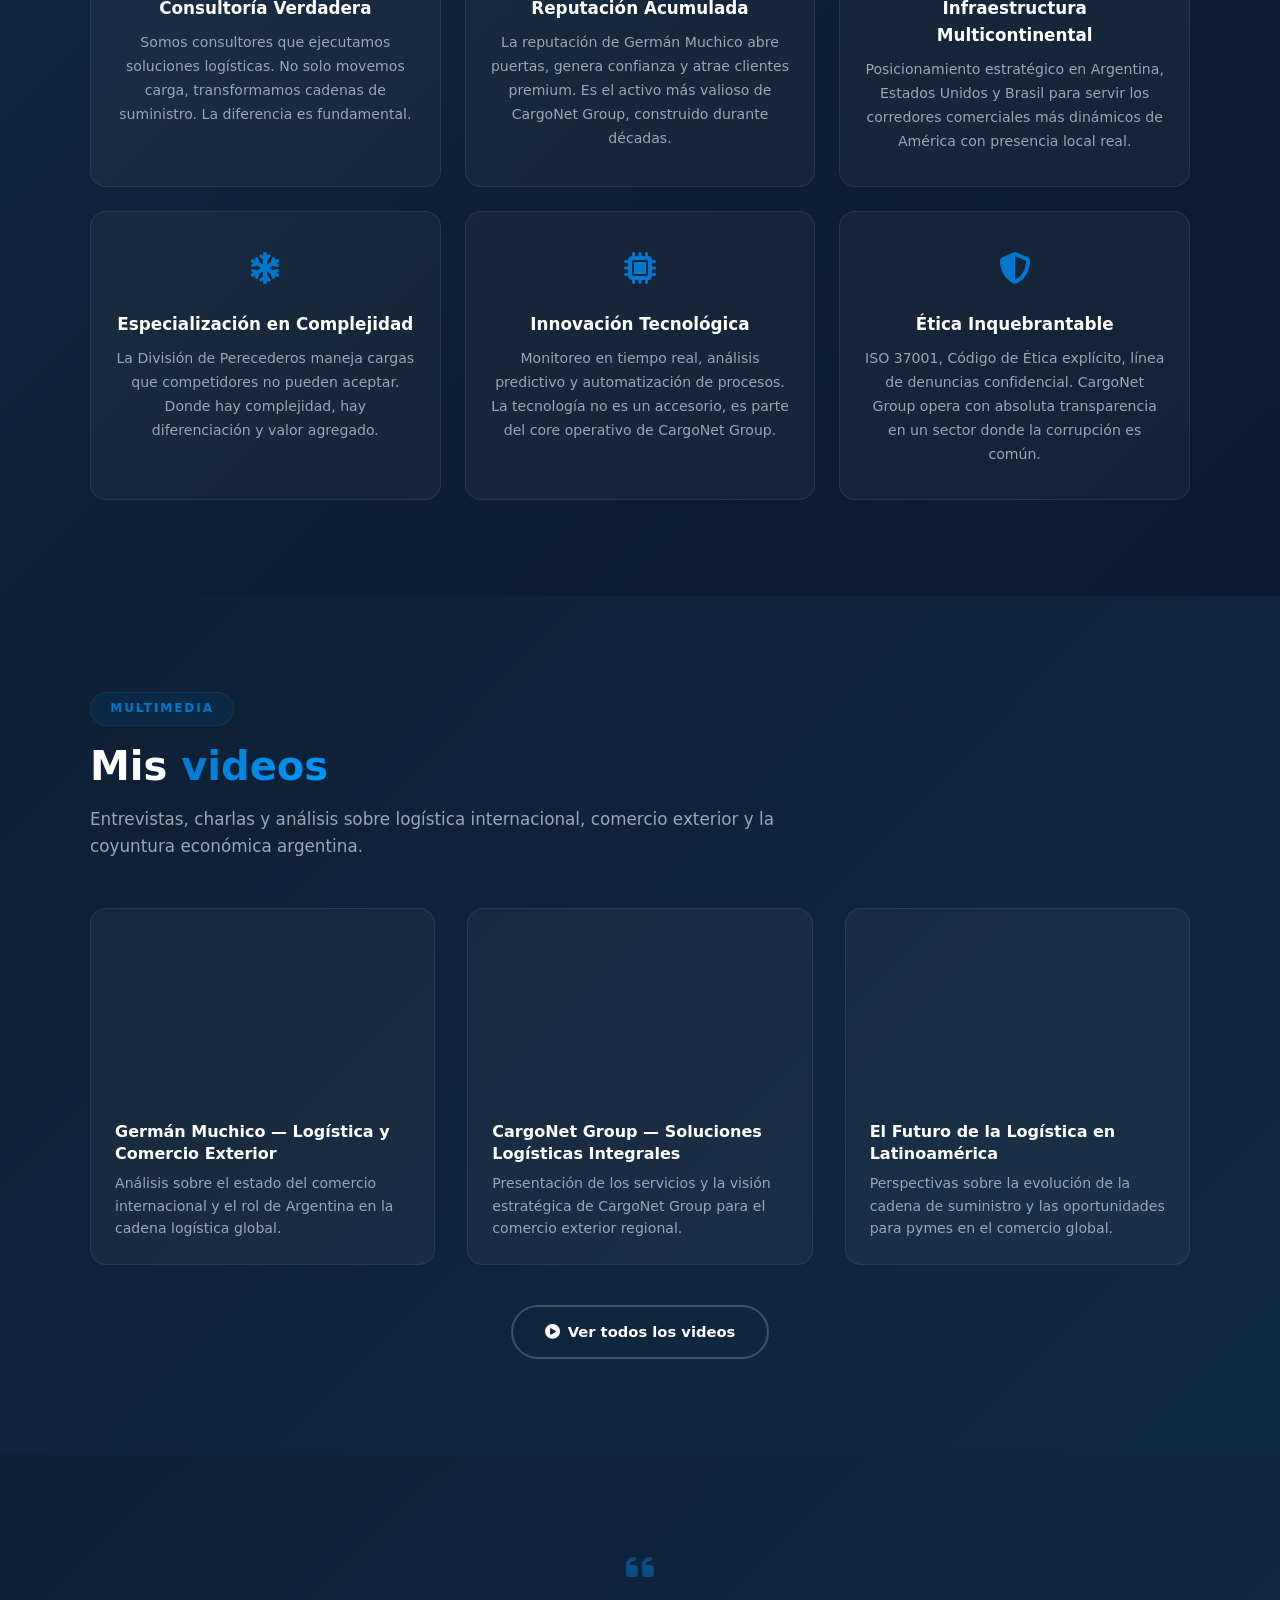
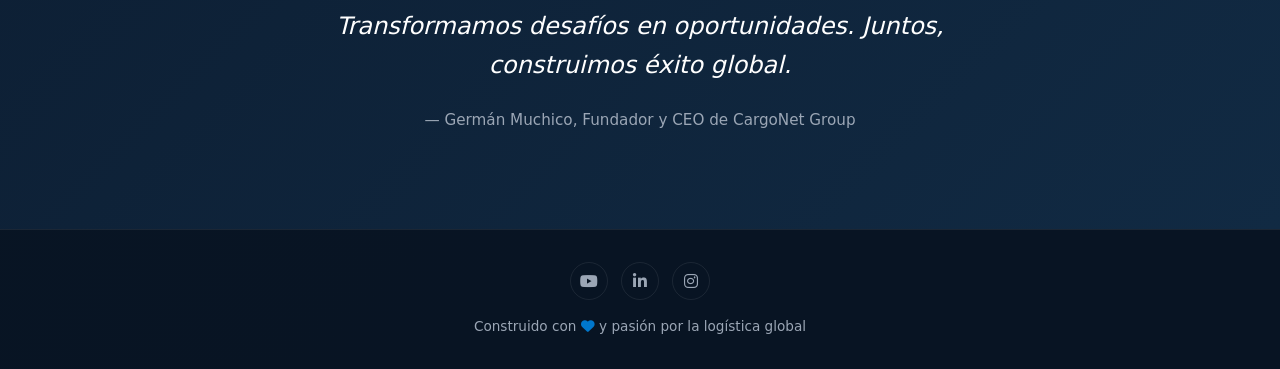
==== commit d314a09d: "Ajustes sección por sección: redirect hero con foto, servicios limpiados, textos en primera persona," ====
--- a/index.html
+++ b/index.html
@@ -30,7 +30,7 @@
       </li>
       <li><a href="servicios.html" id="nav-servicios">Servicios</a></li>
       <li><a href="clientes.html" id="nav-clientes">Clientes</a></li>
-      <li><a href="empresa.html" id="nav-empresa">Empresa</a></li>
+      <li><a href="empresa.html" id="nav-empresa">Liderazgo</a></li>
       <li><a href="blog.html" id="nav-blog">Blog</a></li>
       <li><a href="multimedia.html" id="nav-multimedia">Multimedia</a></li>
       <li><a href="contacto.html" id="nav-contacto">Contacto</a></li>
@@ -60,15 +60,23 @@
     <source src="imgs/video-presentacion-german.mp4" type="video/mp4">
   </video>
   <div class="overlay"></div>
+  <div class="watermark-logo">CargoNet Group</div>
   <div class="hero-content">
-    <div class="hero-text">
-      <div class="hero-badge" id="hero-badge">CEO & Fundador de CargoNet Group</div>
-      <h1><span id="hero-title-start">Germán</span> <span class="highlight" id="hero-title-highlight">Muchico</span></h1>
-      <p class="subtitle" id="hero-subtitle">Logística Internacional · Comercio Exterior · Supply Chain</p>
-      <p class="hero-desc" id="hero-desc">Más de 35 años transformando el comercio internacional con visión estratégica, presencia global y un compromiso inquebrantable con la excelencia.</p>
-      <div class="hero-buttons">
-        <a href="trayectoria.html" class="btn btn-primary" id="hero-btn-primary">Mi Trayectoria</a>
-        <a href="contacto.html" class="btn btn-outline" id="hero-btn-outline">Contactarme</a>
+    <div class="hero-layout">
+      <div class="hero-image-col">
+        <div class="hero-profile-img">
+          <img src="imgs/german-muchico-01.jpg" alt="Germán Muchico">
+        </div>
+      </div>
+      <div class="hero-text-col">
+        <div class="hero-badge" id="hero-badge">CEO & Fundador de CargoNet Group</div>
+        <h1><span id="hero-title-start">Germán</span> <span class="highlight" id="hero-title-highlight">Muchico</span></h1>
+        <p class="subtitle" id="hero-subtitle">Consultoría Estratégica en Comercio Exterior · Ingeniería Logística · Normativas BCRA</p>
+        <p class="hero-desc" id="hero-desc">Más de 35 años transformando el comercio internacional con visión estratégica, presencia global y un compromiso inquebrantable con la excelencia.</p>
+        <div class="hero-buttons">
+          <a href="trayectoria.html" class="btn btn-primary" id="hero-btn-primary">Mi Trayectoria</a>
+          <a href="contacto.html" class="btn btn-outline" id="hero-btn-outline">Agendar Asesoría</a>
+        </div>
       </div>
     </div>
   </div>
@@ -304,7 +312,7 @@
     <a href="https://www.linkedin.com/in/german-muchico" target="_blank" rel="noopener" title="LinkedIn"><i class="fab fa-linkedin-in"></i></a>
     <a href="https://www.instagram.com/germanmuchico/" target="_blank" rel="noopener" title="Instagram"><i class="fab fa-instagram"></i></a>
   </div>
-  <p id="footer-i18n">Construido con <i class="fas fa-heart heart"></i> y pasión por la logística global</p>
+  <p id="footer-i18n">Construido con <i class="fas fa-heart heart"></i> y pasión por el desarrollo del comercio internacional</p>
 </footer>
 
 <script src="js/translations.js"></script>
--- a/css/styles.css
+++ b/css/styles.css
@@ -148,12 +148,12 @@
 .has-dropdown > a {
   display: inline-flex;
   align-items: center;
-  gap: 0.35rem;
+  gap: 0.4rem;
 }
 
 .dropdown-arrow {
-  font-size: 0.55rem;
-  transition: var(--transition);
+  font-size: 0.6rem;
+  transition: transform 0.3s ease;
 }
 
 .has-dropdown:hover .dropdown-arrow {
@@ -161,11 +161,11 @@
 }
 
 .dropdown-menu {
-  display: none;
+  display: block;
   position: absolute;
   top: 100%;
   left: 0;
-  min-width: 180px;
+  min-width: 190px;
   background: var(--navbar-bg);
   backdrop-filter: blur(20px);
   -webkit-backdrop-filter: blur(20px);
@@ -173,20 +173,39 @@
   border-radius: var(--radius-sm);
   list-style: none;
   padding: 0.4rem;
-  margin-top: 0.5rem;
+  margin-top: 0;
   box-shadow: var(--shadow);
   z-index: 100;
+  opacity: 0;
+  visibility: hidden;
+  transform: translateY(-8px);
+  transition: opacity 0.25s ease, transform 0.25s ease, visibility 0.25s ease;
+  pointer-events: none;
+}
+
+/* invisible bridge so mouse can travel from link to menu */
+.has-dropdown::after {
+  content: '';
+  position: absolute;
+  top: 100%;
+  left: 0;
+  width: 100%;
+  height: 0.5rem;
 }
 
 .has-dropdown:hover .dropdown-menu {
-  display: block;
+  opacity: 1;
+  visibility: visible;
+  transform: translateY(0);
+  pointer-events: auto;
 }
 
 .dropdown-menu li a {
   display: block;
-  padding: 0.5rem 1rem;
+  padding: 0.55rem 1rem;
   font-size: 0.8rem;
   border-radius: 6px;
+  white-space: nowrap;
 }
 
 .dropdown-menu li a:hover,
@@ -368,9 +387,71 @@
 .hero-video .hero-content {
   position: relative;
   z-index: 2;
-  max-width: 800px;
+  max-width: 1000px;
   width: 100%;
   padding: 6rem 2rem 4rem;
+}
+
+.hero-layout {
+  display: flex;
+  align-items: center;
+  gap: 3rem;
+}
+
+.hero-image-col {
+  flex-shrink: 0;
+}
+
+.hero-profile-img {
+  width: 280px;
+  height: 280px;
+  border-radius: 50%;
+  overflow: hidden;
+  border: 3px solid rgba(0,119,204,0.3);
+  box-shadow: 0 0 40px rgba(0,119,204,0.25);
+  transition: var(--transition);
+}
+
+.hero-profile-img:hover {
+  border-color: var(--accent);
+  box-shadow: 0 0 60px rgba(0,119,204,0.4);
+  transform: scale(1.02);
+}
+
+.hero-profile-img img {
+  width: 100%;
+  height: 100%;
+  object-fit: cover;
+}
+
+.hero-text-col {
+  flex: 1;
+  text-align: left;
+}
+
+.hero-text-col .hero-buttons {
+  justify-content: flex-start;
+}
+
+.watermark-logo {
+  position: absolute;
+  top: 50%;
+  left: 50%;
+  transform: translate(-50%, -50%);
+  font-size: 8rem;
+  font-weight: 900;
+  color: rgba(255,255,255,0.03);
+  letter-spacing: 8px;
+  text-transform: uppercase;
+  z-index: 1;
+  pointer-events: none;
+  user-select: none;
+  white-space: nowrap;
+  filter: blur(4px);
+}
+
+.light-mode .watermark-logo {
+  color: rgba(17,42,67,0.03);
 }
 
 .hero-video .hero-text {
@@ -901,6 +982,28 @@
 
 /* ===== RESPONSIVE ===== */
 @media (max-width: 968px) {
+  .hero-layout {
+    flex-direction: column;
+    text-align: center;
+    gap: 2rem;
+  }
+  .hero-image-col {
+    order: -1;
+  }
+  .hero-profile-img {
+    width: 200px;
+    height: 200px;
+  }
+  .hero-text-col {
+    text-align: center;
+  }
+  .hero-text-col .hero-buttons {
+    justify-content: center;
+  }
+  .watermark-logo {
+    font-size: 4rem;
+    letter-spacing: 4px;
+  }
   .hero-video h1 { font-size: 2.8rem; }
   .hero-video .hero-desc { margin: 0 auto 2rem; }
   .hero-video .hero-buttons { justify-content: center; }
@@ -941,6 +1044,10 @@
     justify-content: center;
   }
 
+  .has-dropdown::after {
+    display: none;
+  }
+
   .dropdown-menu {
     position: static;
     background: transparent;
@@ -948,12 +1055,18 @@
     border: none;
     box-shadow: none;
     padding: 0;
-    margin-top: 0.3rem;
-    display: none;
+    margin-top: 0;
+    max-height: 0;
+    overflow: hidden;
+    opacity: 1;
+    visibility: visible;
+    transform: none;
+    pointer-events: auto;
+    transition: max-height 0.35s ease;
   }
 
   .has-dropdown.open .dropdown-menu {
-    display: block;
+    max-height: 200px;
   }
 
   .dropdown-menu li a {
